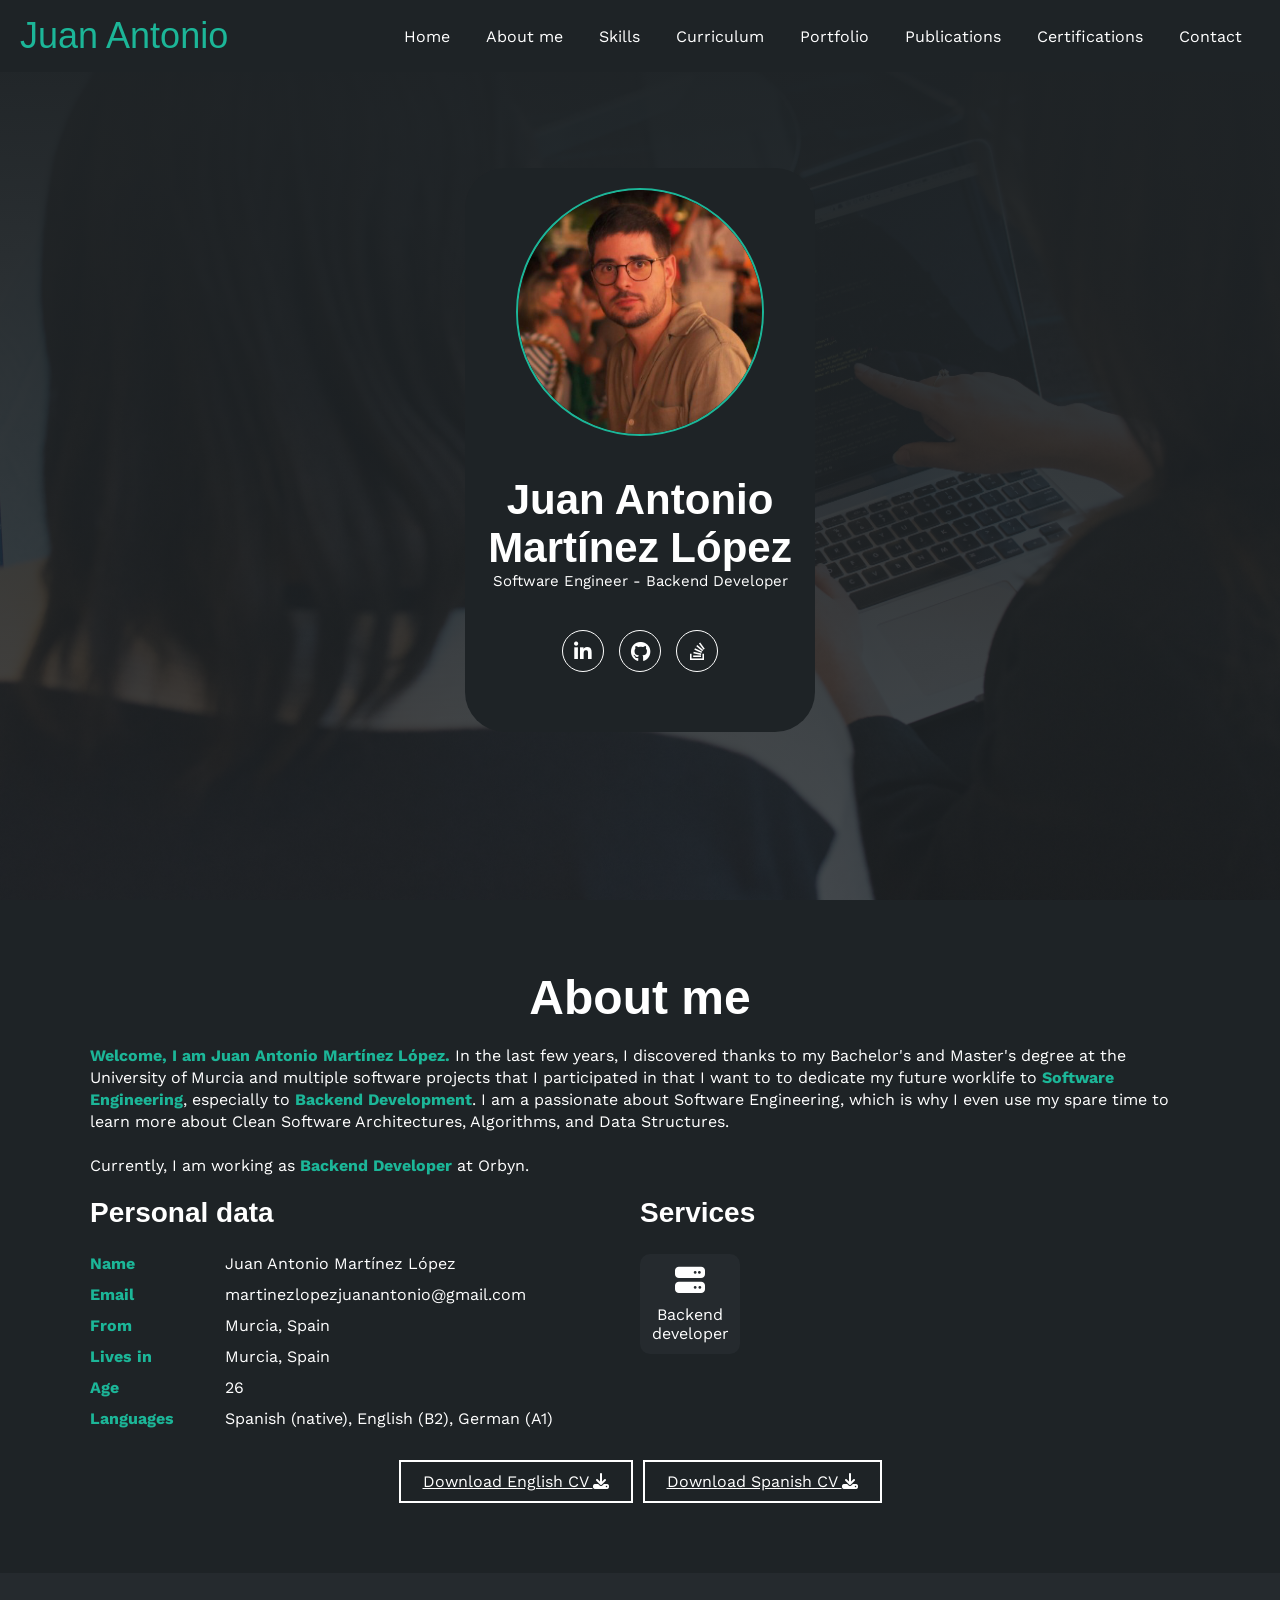
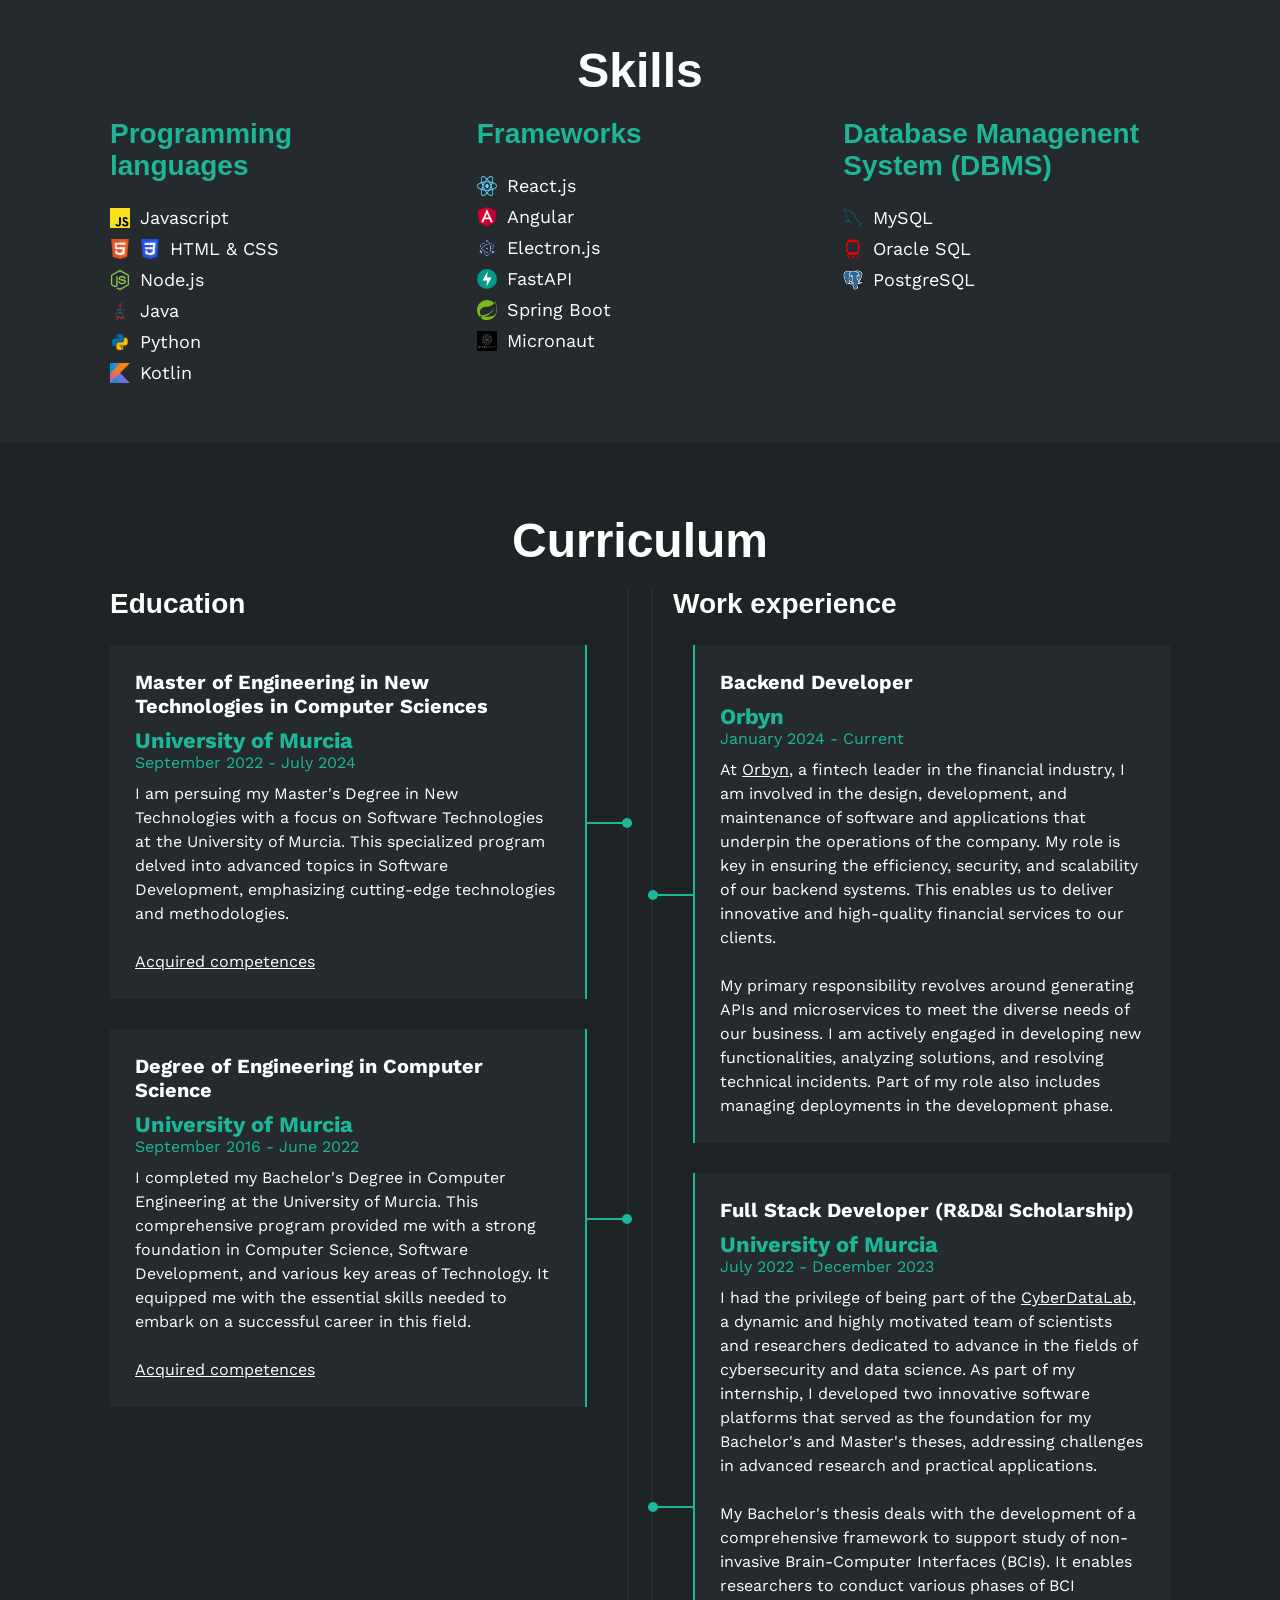
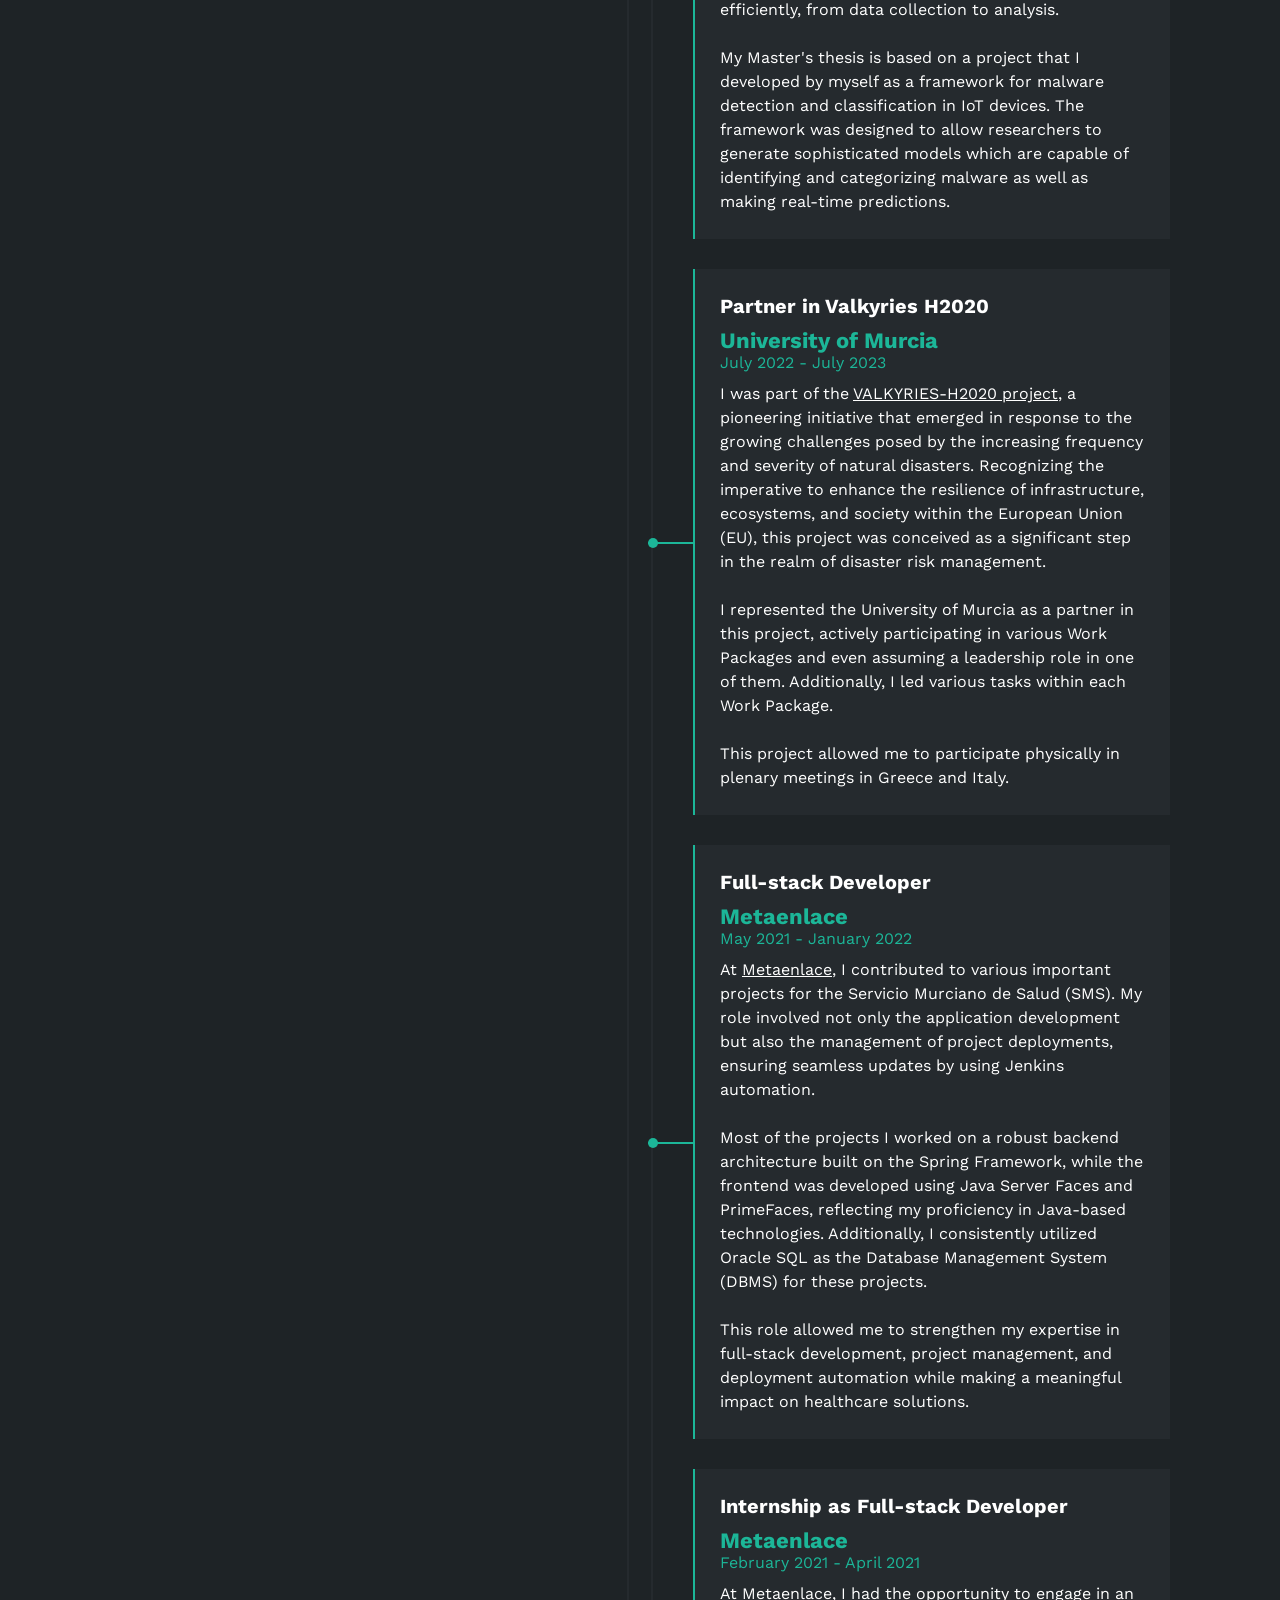
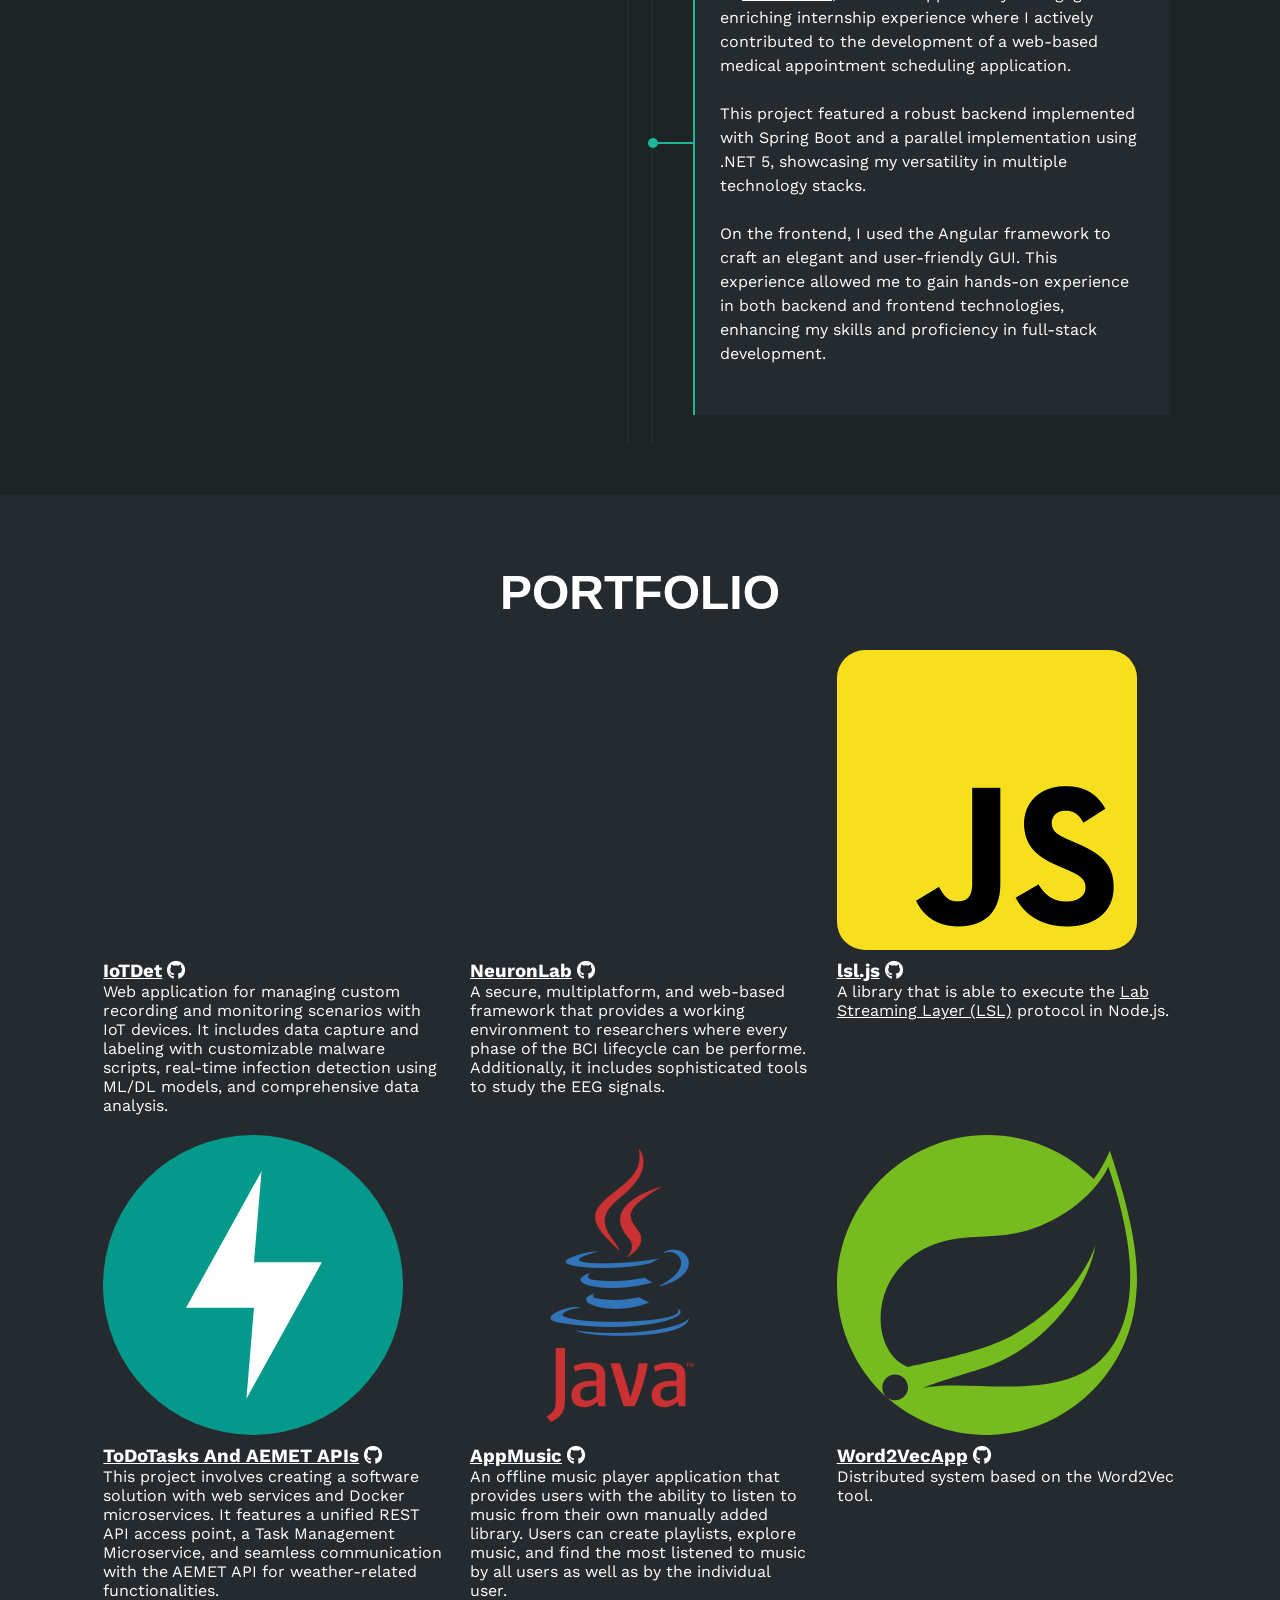
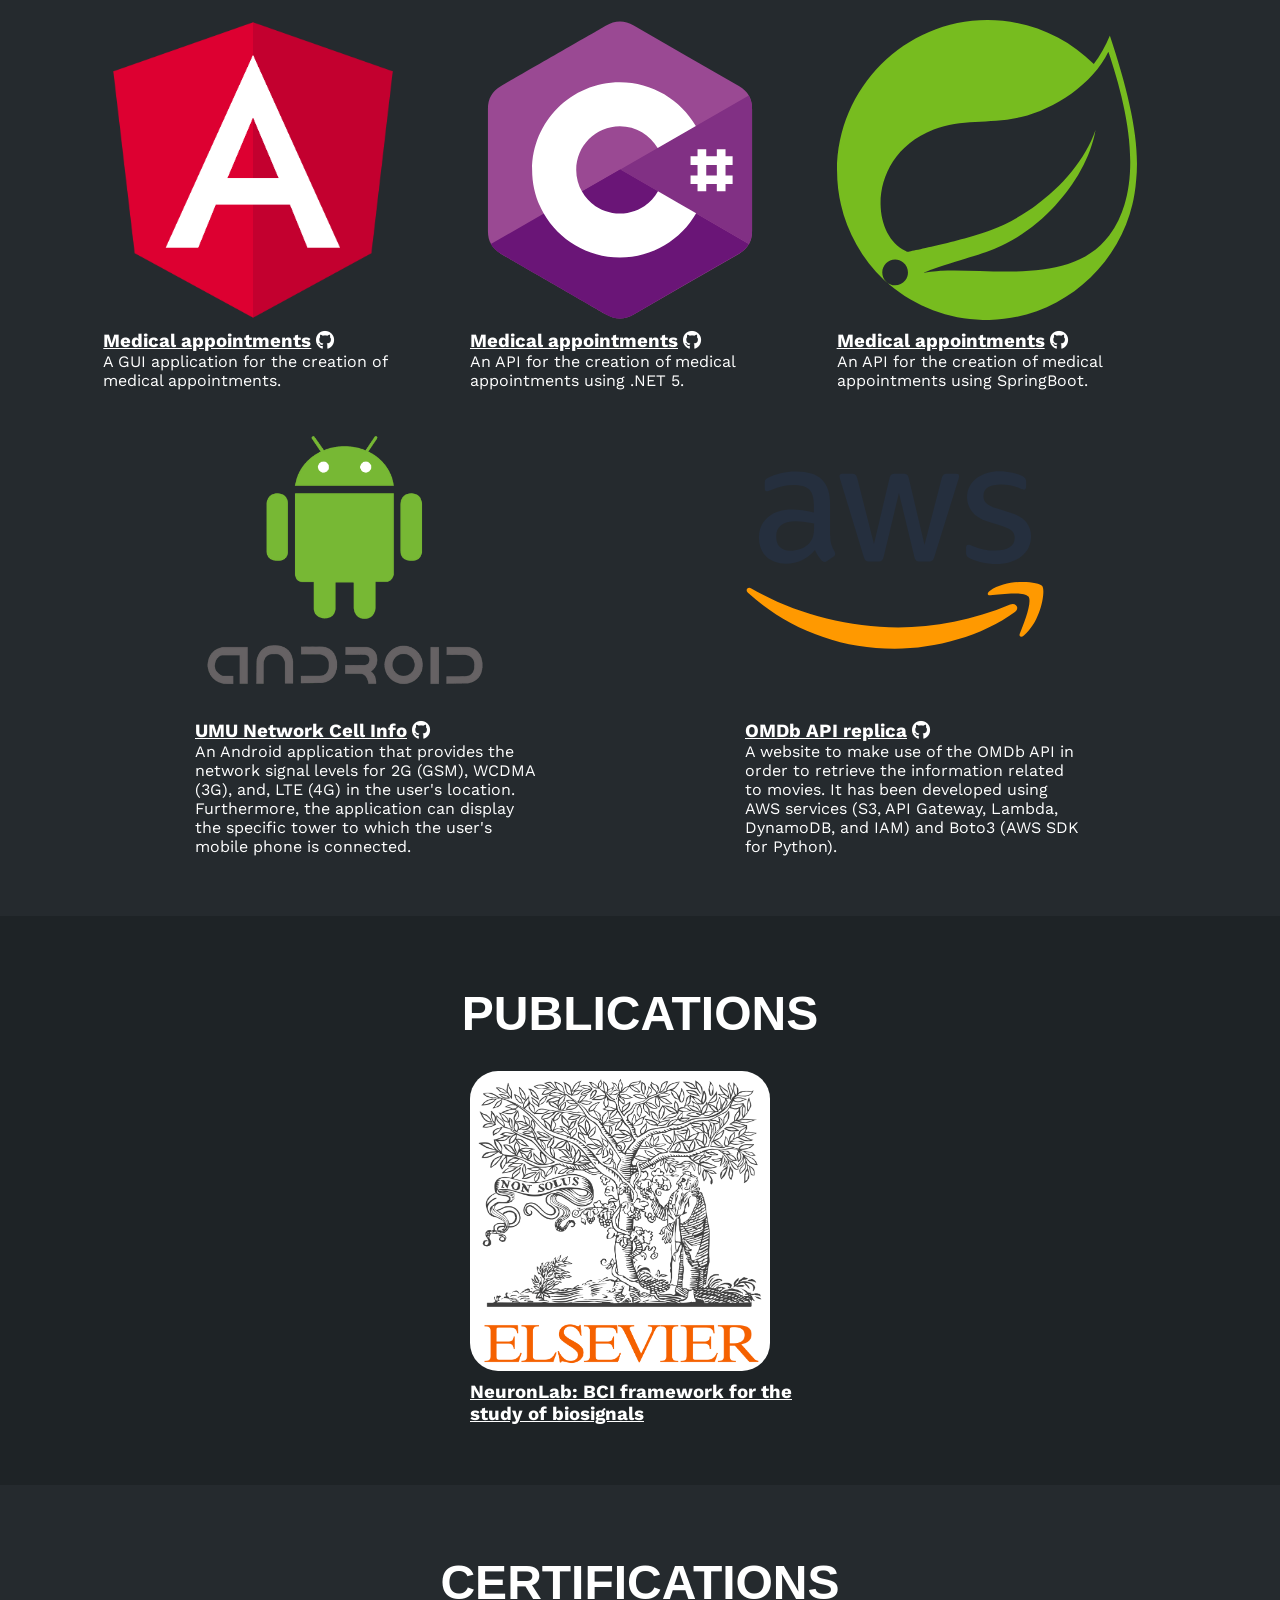
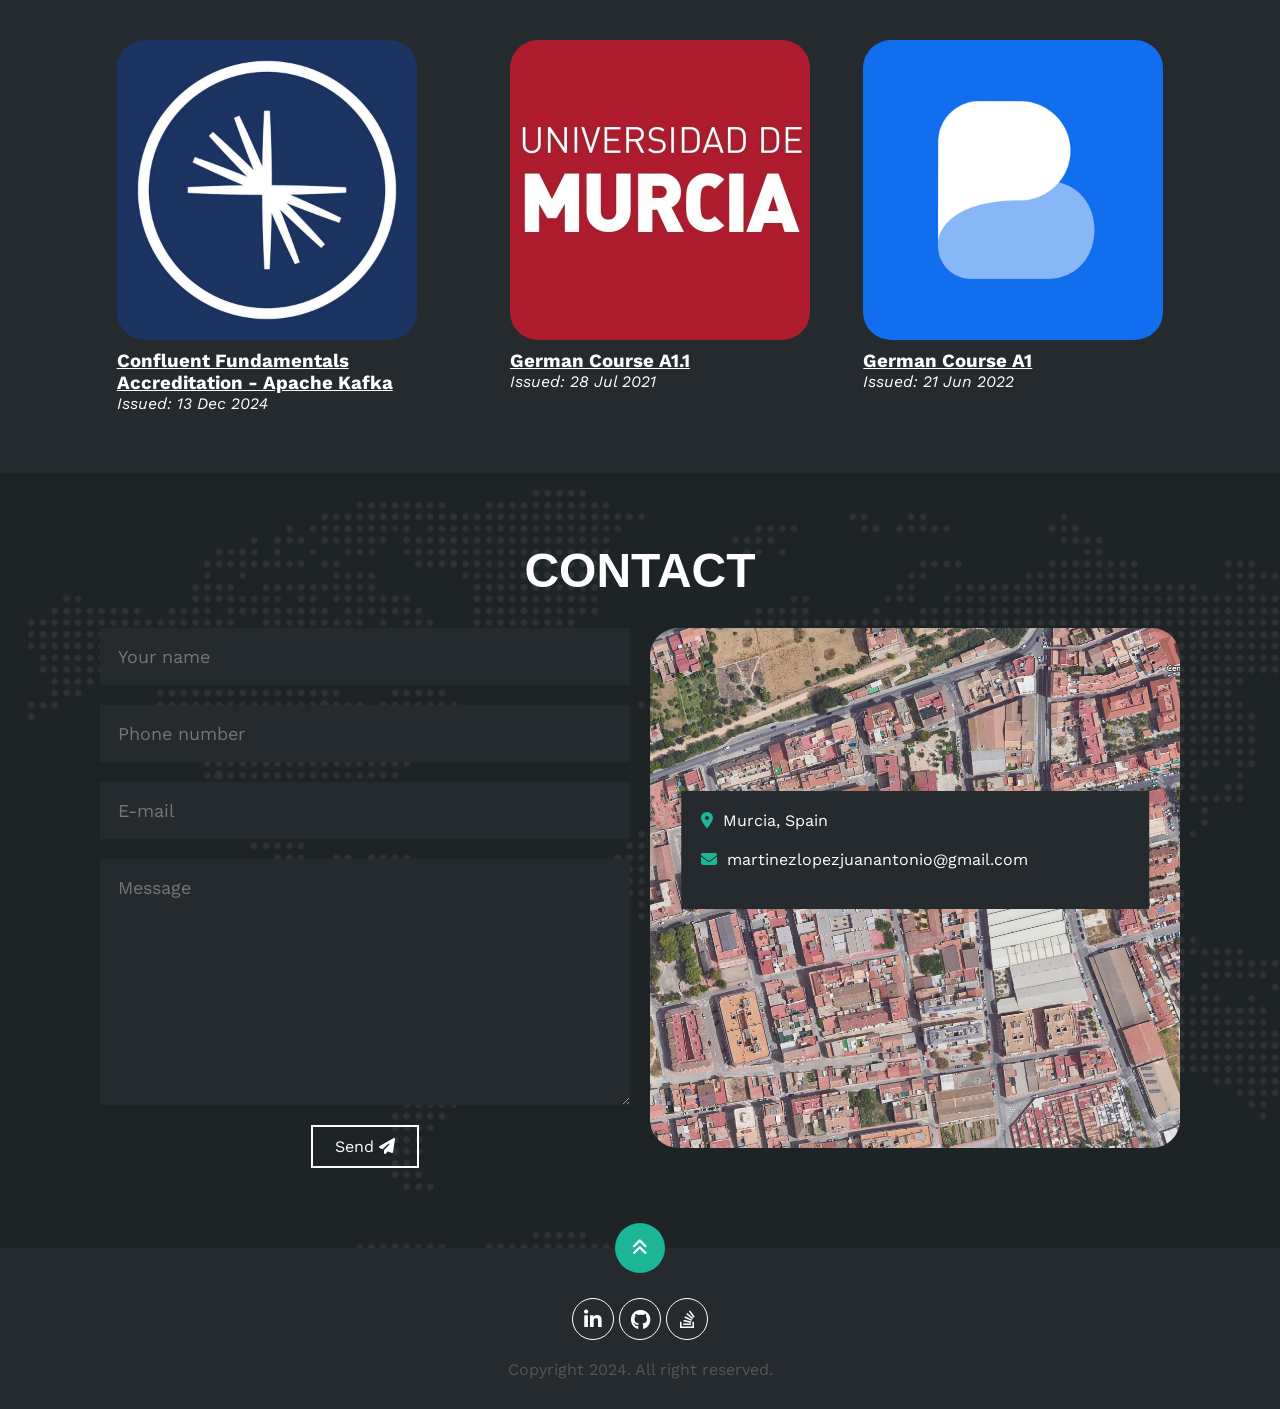
==== index.html @ f75ff7d7 "Modified cv" ====
<!DOCTYPE html>
<html lang="es">
<head>
    <meta charset="UTF-8">
    <meta http-equiv="X-UA-Compatible" content="IE=edge">
    <meta name="viewport" content="width=device-width, initial-scale=1.0">
    <link rel="stylesheet" href="https://cdnjs.cloudflare.com/ajax/libs/font-awesome/6.1.2/css/all.min.css" integrity="sha512-1sCRPdkRXhBV2PBLUdRb4tMg1w2YPf37qatUFeS7zlBy7jJI8Lf4VHwWfZZfpXtYSLy85pkm9GaYVYMfw5BC1A==" crossorigin="anonymous" referrerpolicy="no-referrer" />
    <title>Portfolio</title>
    <link rel="stylesheet" href="estilo.css">
    <link rel="icon" type="image/png" sizes="32x32" href="img/favicon-32.png">
</head>
<body>
    <!-- MENU ENCABEZADO -->
    <div class="contenedor-header">
        <header>
            <div class="logo">
                <a href="#">Juan Antonio</a>
            </div>
            <nav id="nav">
                <ul>
                    <li><a href="#home" onclick="seleccionar()">Home</a></li>
                    <li><a href="#aboutme" onclick="seleccionar()">About me</a></li>
                    <li><a href="#skills" onclick="seleccionar()">Skills</a></li>
                    <li><a href="#curriculum" onclick="seleccionar()">Curriculum</a></li>
                    <li><a href="#portfolio" onclick="seleccionar()">Portfolio</a></li>
                    <li><a href="#publication" onclick="seleccionar()">Publications</a></li>
                    <li><a href="#certification" onclick="seleccionar()">Certifications</a></li>
                    <li><a href="#contact" onclick="seleccionar()">Contact</a></li>
                </ul>
            </nav>
            <div class="nav-responsive" onclick="mostrarOcultarMenu()">
                <i class="fa-solid fa-bars"></i>
            </div>
        </header>
    </div>

    <!-- SECCION INICIO -->
    <section id="home" class="inicio">
        <div class="contenido-banner">
            <div class="contenedor-img">
                <img src="img/profile.png" alt="">
            </div>
            <h1>Juan Antonio Martínez López</h1>
            <h2>Software Engineer - Backend Developer</h2>
            <div class="redes">               
                <a href="https://www.linkedin.com/in/juanantonio-martinez/" target="_blank"><i class="fa-brands fa-linkedin-in"></i></a>
                <a href="https://github.com/JuananMtez" target="_blank"><i class="fa-brands fa-github"></i></a>
                <a href="https://stackoverflow.com/users/19906802/juan-antonio-martinez-lopez" target="_blank"><i class="fa-brands fa-stack-overflow"></i></a>

                
            </div>
        </div>
    </section>

    <!-- SECCION SOBRE MI -->
    <section id="aboutme" class="sobremi">
        <div class="contenido-seccion">
            <h2>About me</h2>
            <p><span>Welcome, I am Juan Antonio Martínez López.</span> In the last few years, I discovered thanks to my Bachelor's and Master's degree at the University of Murcia and multiple software projects that 
                I participated in that I want to  to dedicate my future worklife to <span>Software Engineering</span>, especially to
                <span>Backend Development</span>. I am a passionate about Software Engineering, which is why I even use my spare time to learn more about Clean Software Architectures, Algorithms,
                and Data Structures.<br/><br/>
                Currently, I am working as <span>Backend Developer</span> at Orbyn.</p>

            <div class="fila">
                <!-- datos personales -->
                <div class="col">
                    <h3>Personal data</h3>
                    <ul>
                        <li>
                            <strong>Name</strong>
                            Juan Antonio Martínez López
                        </li>
                        <li>
                            <strong>Email</strong>
                            martinezlopezjuanantonio@gmail.com
                        </li>
                        <li>
                            <strong>From</strong>
                            Murcia, Spain
                        </li>
                        <li>
                            <strong>Lives in</strong>
                            Murcia, Spain
                        </li>
                        <li>
                            <strong>Age</strong>
                            26
                        </li>
                        <li>
                            <strong>Languages</strong>
                            Spanish (native), English (B2), German (A1)
                        </li>
  
                    </ul>
                </div>

                <!-- intereses -->
                <div class="col">
                    <h3>Services</h3>
                    <div class="contenedor-intereses">
                        <div class="interes">
                            <i class="fa-solid fa-server"></i>
                            <span>Backend developer</span>
                        </div> 
                    </div>
                </div>
            </div>
            <div style="display: flex; justify-content: center; align-items: center; gap: 10px;">
                <a href="CV___English.pdf" download>
                    <button>
                      Download English CV <i class="fa-solid fa-download"></i>
                      <span class="overlay"></span>
                    </button>
                  </a>
                  <a href="CV__Spanish.pdf" download>
                    <button>
                      Download Spanish CV <i class="fa-solid fa-download"></i>
                      <span class="overlay"></span>
                    </button>
                  </a>
            </div>
            
        </div>
    </section>

    <!-- SECCION SKILLS -->
    <section class="skills" id="skills">
        <div class="contenido-seccion">
            <h2>Skills</h2>
            <div class="fila">
                <!-- Technical Skill -->
                <div class="col">
                    <h3>Programming languages</h3>
                    <div class="skill">
                        <img src="img/javascript.png" alt="Icono">
                        <span>Javascript</span>
                        
                    </div>
                    <div class="skill">
                        <img src="img/html5.svg" alt="Icono">
                        <img src="img/css3.svg" alt="Icono">

                        <span>HTML & CSS</span>
                        
                    </div>
                    <div class="skill">
                        <img src="img/nodejs-icon.svg" alt="Icono">

                        <span>Node.js</span>
                        
                    </div>
                    <div class="skill">
                        <img src="img/java.png" alt="Icono">

                        <span>Java</span>
                        
                    </div>
                    <div class="skill">
                        <img src="img/python.png" alt="Icono">

                        <span>Python</span>
                        
                    </div>
                    <div class="skill">
                        <img src="img/kotlin.png" alt="Icono">

                        <span>Kotlin</span>
                        
                    </div>
                    
                </div>
                <!-- Technical Skill -->
                <div class="col">
                    <h3>Frameworks</h3>
                    <div class="skill">
                        <img src="img/react.png" alt="Icono">

                        <span>React.js</span>
                        
                    </div>
                    <div class="skill">
                        <img src="img/angular.png" alt="Icono">

                        <span>Angular</span>
                        
                    </div>
                    <div class="skill">
                        <img src="img/electrong.png" alt="Icono">

                        <span>Electron.js</span>
                        
                    </div>
                    <div class="skill">
                        <img src="img/fastapi.svg" alt="Icono">

                        <span>FastAPI</span>
                        
                    </div>
                    <div class="skill">
                        <img src="img/spring.svg" alt="Icono">

                        <span>Spring Boot</span>
                        
                    </div>
                    <div class="skill">
                        <img src="img/micronaut.png" alt="Icono">

                        <span>Micronaut</span>
                        
                    </div>
                </div>
                <!-- Technical Skill -->
                <div class="col">
                    <h3>Database Managenent System (DBMS)</h3>
                    <div class="skill">
                        <img src="img/mysql.png" alt="Icono">

                        <span>MySQL</span>
                        
                    </div>
                    <div class="skill">
                        <img src="img/oracle.png" alt="Icono">

                        <span>Oracle SQL</span>
                        
                    </div>
                    <div class="skill">
                        <img src="img/postgres.png" alt="Icono">

                        <span>PostgreSQL</span>
                        
                    </div>
                </div>


               
            </div>
        </div>
    </section>

    <!-- SECCION CURRICULUM -->
    <section id="curriculum" class="curriculum">
        <div class="contenido-seccion">
            <h2>Curriculum</h2>
            <div class="fila">
                <div class="col izquierda">
                    <h3>Education</h3>
                    <div class="item izq">
                        <h4>Master of Engineering in New Technologies in Computer Sciences</h4>
                        <span class="casa">University of Murcia</span>
                        <span class="fecha">September 2022 - July 2024</span>
                        <p>I am persuing my Master's Degree in New Technologies with a focus on Software Technologies at the University of Murcia. This specialized program delved into advanced topics in Software Development, emphasizing cutting-edge technologies and methodologies.<br/><br/><a target="_blank" href="https://www.um.es/web/estudios/masteres/tecnologias-informatica/descripcion">Acquired competences</a></p>
                        <div class="conectori">
                            <div class="circuloi"></div>
                        </div>
                    </div>
                    <div class="item izq">
                        <h4>Degree of Engineering in Computer Science</h4>
                        <span class="casa">University of Murcia</span>
                        <span class="fecha">September 2016 - June 2022</span>
                        <p>I completed my Bachelor's Degree in Computer Engineering at the University of Murcia. This comprehensive program provided me with a strong foundation in Computer Science, Software Development, and various key areas of Technology. It equipped me with the essential skills needed to embark on a successful career in this field.<br/><br/><a target="_blank" href="https://www.um.es/web/estudios/grados/informatica/descripcion">Acquired competences</a></p>
                        <div class="conectori">
                            <div class="circuloi"></div>
                        </div>
                    </div>
                    
                </div>

                <div class="col derecha">
                    <h3>Work experience</h3>
                    <div class="item der">
                        <h4>Backend Developer</h4>
                        <span class="casa">Orbyn</span>
                        <span class="fecha">January 2024 - Current</span>
                        <p>At <a href="https://orbyn.com/" target="_blank">Orbyn</a>, a fintech leader in the financial industry, I am involved in the design, development, and maintenance of software and applications that underpin the operations of the company. My role is key in ensuring the efficiency, security, and scalability of our backend systems. This enables us to deliver innovative and high-quality financial services to our clients.<br/><br/>

                            My primary responsibility revolves around generating APIs and microservices to meet the diverse needs of our business. I am actively engaged in developing new functionalities, analyzing solutions, and resolving technical incidents. Part of my role also includes managing deployments in the development phase.</p>
                        <div class="conectord">
                            <div class="circulod"></div>
                        </div>
                    </div>
                    <div class="item der">
                        <h4>Full Stack Developer (R&D&I Scholarship)</h4>
                        <span class="casa">University of Murcia</span>
                        <span class="fecha">July 2022 - December 2023</span>
                        
                        <p>I had the privilege of being part of the <a href="https://cyberdatalab.um.es/" target="_blank">CyberDataLab</a>, a dynamic and highly motivated team of scientists and researchers dedicated to advance in the fields of cybersecurity and data science.  As part of my internship, I developed two innovative software platforms that served as the foundation for my Bachelor's and Master's theses, addressing challenges in advanced research and practical applications.<br/><br/>

                            My Bachelor's thesis deals with the development of a comprehensive framework to support study of non-invasive Brain-Computer Interfaces (BCIs). It enables researchers to conduct various phases of BCI efficiently, from data collection to analysis.<br/><br/>
                            
                            My Master's thesis is based on a project that I developed by myself as a framework for malware detection and classification in IoT devices. The framework was designed to allow researchers to generate sophisticated models which are capable of identifying and categorizing malware as well as making real-time predictions.</p>
                        <div class="conectord">
                            <div class="circulod"></div>
                        </div>
                    </div>
                    <div class="item der">
                        <h4>Partner in Valkyries H2020</h4>
                        <span class="casa">University of Murcia</span>
                        <span class="fecha">July 2022 - July 2023</span>
                        <p>I was part of the <a href="https://www.valkyries-h2020.eu/" target="_blank">VALKYRIES-H2020 project</a>, a pioneering initiative that emerged in response to the growing challenges posed by the increasing frequency and severity of natural disasters. Recognizing the imperative to enhance the resilience of infrastructure, ecosystems, and society within the European Union (EU), this project was conceived as a significant step in the realm of disaster risk management.<br/><br/>

                            I represented the University of Murcia as a partner in this project, actively participating in various Work Packages and even assuming a leadership role in one of them. Additionally, I led various tasks within each Work Package.<br/><br/>This project allowed me to participate physically in plenary meetings in Greece and Italy.
                            </p>
                        <div class="conectord">
                            <div class="circulod"></div>
                        </div>
                    </div>
                    
                    <div class="item der">
                        <h4>Full-stack Developer</h4>
                        <span class="casa">Metaenlace</span>
                        <span class="fecha">May 2021 - January 2022</span>
                        <p>At <a href="https://metaenlace.com/" target="_blank">Metaenlace</a>, I contributed to various important projects for the Servicio Murciano de Salud (SMS). My role involved not only the application development but also the management of project deployments, ensuring seamless updates by using Jenkins automation.<br/><br/>

                            Most of the projects I worked on a robust backend architecture built on the Spring Framework, while the frontend was developed using Java Server Faces and PrimeFaces, reflecting my proficiency in Java-based technologies. Additionally, I consistently utilized Oracle SQL as the Database Management System (DBMS) for these projects.<br/><br/>
                            
                            This role allowed me to strengthen my expertise in full-stack development, project management, and deployment automation while making a meaningful impact on healthcare solutions.</p>
                        <div class="conectord">
                            <div class="circulod"></div>
                        </div>
                    </div>
                    <div class="item der">
                        <h4>Internship as Full-stack Developer</h4>
                        <span class="casa">Metaenlace</span>
                        <span class="fecha">February 2021 - April 2021</span>
                        <p>
                            At <a href="https://metaenlace.com/" target="_blank">Metaenlace</a>, I had the opportunity to engage in an enriching internship experience where I actively contributed to the development of a web-based medical appointment scheduling application.<br/><br/>
                            This project featured a robust backend implemented with Spring Boot and a parallel implementation using .NET 5, showcasing my versatility in multiple technology stacks.<br/><br/>

On the frontend, I used the Angular framework to craft an elegant and user-friendly GUI. This experience allowed me to gain hands-on experience in both backend and frontend technologies, enhancing my skills and proficiency in full-stack development.<br/><br/>
                        </p>
                        <div class="conectord">
                            <div class="circulod"></div>
                        </div>
                    </div>
                </div>
            </div>
        </div>
    </section>

    <!-- SECCION PORTFOLIO -->
    <section id="portfolio" class="portfolio">
        <div class="contenido-seccion">
            <h2>PORTFOLIO</h2>
            <div class="galeria">

                <div class="proyecto">
                    <iframe width="560" height="315" src="https://www.youtube.com/embed/QIfggvPK4h0?si=AlsEwXzYEeQnHqw5" title="YouTube video player" frameborder="0" allow="accelerometer; autoplay; clipboard-write; encrypted-media; gyroscope; picture-in-picture; web-share" allowfullscreen></iframe>                  
                    <div class="overlay">
                        <h3><a href="https://github.com/JuananMtez/IoTDet" target="_blank">IoTDet</a> <a href="https://github.com/JuananMtez/IoTDet" target="_blank"><i class="fa-brands fa-github"></i></a></h3>
                            <p>Web application for managing custom recording and monitoring scenarios with IoT devices. It includes data capture and labeling with customizable malware scripts, real-time infection detection using ML/DL models, and comprehensive data analysis.</p>
                                             
                    </div>
                </div>


                <div class="proyecto">
                    <iframe width="560" height="315" src="https://www.youtube.com/embed/KYt8sd8XW30?si=9tQ87rwLy6MHGLcX" title="YouTube video player" frameborder="0" allow="accelerometer; autoplay; clipboard-write; encrypted-media; gyroscope; picture-in-picture; web-share" allowfullscreen></iframe>                   
                    <div class="overlay">
                        <h3><a href="https://github.com/JuananMtez/NeuronLab" target="_blank">NeuronLab</a> <a href="https://github.com/JuananMtez/NeuronLab" target="_blank"><i class="fa-brands fa-github"></i></a></h3>
                            <p>A secure, multiplatform, and web-based framework that provides a working environment to researchers where every phase of the BCI lifecycle can be performe. Additionally, it includes sophisticated tools to study the EEG signals.</p>
                                             
                    </div>
                </div>
                                
                <div class="proyecto">
                        <img src="img/javascript.png" alt="">
                    
                    <div class="overlay">
                        
                        <h3><a href="https://github.com/JuananMtez/lsl.js" target="_blank">lsl.js</a> <a href="https://github.com/JuananMtez/lsl.js" target="_blank"><i class="fa-brands fa-github"></i></a></h3>
                        <p>A library that is able to execute the <a href="https://labstreaminglayer.org/" target="_blank">Lab Streaming Layer (LSL)</a> protocol in Node.js.</p>
                        
                    </div>
                </div>

                <div class="proyecto">
                    
                    <img src="img/fastapi.svg" alt="">
                    <div class="overlay">
                        <h3><a href="https://github.com/JuananMtez/ToDoTasks-AEMET-API" target="_blank">ToDoTasks And AEMET APIs</a> <a href="https://github.com/JuananMtez/ToDoTasks-AEMET-API" target="_blank"><i class="fa-brands fa-github"></i></a></h3>
                        <p>
                            This project involves creating a software solution with web services and Docker microservices. It features a unified REST API access point, a Task Management Microservice, and seamless communication with the AEMET API for weather-related functionalities.</p>
                        
                    </div>
                </div>

                <div class="proyecto">
                    
                    <img src="img/java.png" alt="">
                    <div class="overlay">
                        <h3><a href="https://github.com/JuananMtez/AppMusic" target="_blank">AppMusic</a> <a href="https://github.com/JuananMtez/AppMusic" target="_blank"><i class="fa-brands fa-github"></i></a></h3>
                        <p>An offline music player application that provides users with the ability to listen to music from their own manually added library. Users can create playlists, explore music, and find the most listened to music by all users as well as by the individual user.</p>
                        
                    </div>
                </div>

                <div class="proyecto">
                    
                    <img src="img/spring.svg" alt="">
                    <div class="overlay">
                        <h3><a href="https://github.com/JuananMtez/Word2VecApp" target="_blank">Word2VecApp</a> <a href="https://github.com/JuananMtez/Word2VecApp" target="_blank"><i class="fa-brands fa-github"></i></a></h3>
                        <p>Distributed system based on the Word2Vec tool.</p>
                        
                    </div>
                </div>


                <div class="proyecto">
                    
                    <img src="img/angular.png" alt="">
                    <div class="overlay">
                        <h3><a href="https://github.com/JuananMtez/Medical_Appointments_Angular" target="_blank">Medical appointments</a> <a href="https://github.com/JuananMtez/Medical_Appointments_Angular" target="_blank"><i class="fa-brands fa-github"></i></a></h3>
                        <p>A GUI application for the creation of medical appointments.</p>
                        
                    </div>
                </div>
                <div class="proyecto">
                    
                    <img src="img/csharp.svg" alt="">
                    <div class="overlay">
                        <h3><a href="https://github.com/JuananMtez/Medical_Appointments_.Net5" target="_blank">Medical appointments</a> <a href="https://github.com/JuananMtez/Medical_Appointments_.Net5" target="_blank"><i class="fa-brands fa-github"></i></a></h3>
                        <p>An API for the creation of medical appointments using .NET 5.</p>
                        
                    </div>
                </div>
                <div class="proyecto">
                    
                    <img src="img/spring.svg" alt="">
                    <div class="overlay">
                        <h3><a href="https://github.com/JuananMtez/Medical_Appointments_SpringBoot" target="_blank">Medical appointments</a> <a href="https://github.com/JuananMtez/Medical_Appointments_SpringBoot" target="_blank"><i class="fa-brands fa-github"></i></a></h3>
                        <p>An API for the creation of medical appointments using SpringBoot.</p>
                        
                    </div>
                </div>
                <div class="proyecto">
                    
                    <img src="img/android.png" alt="">
                    <div class="overlay">
                        <h3><a href="https://github.com/JuananMtez/Umu-Network-Cell-Info" target="_blank">UMU Network Cell Info</a> <a href="https://github.com/JuananMtez/Umu-Network-Cell-Info" target="_blank"><i class="fa-brands fa-github"></i></a></h3>
                        <p>An Android application that provides the network signal levels for 2G (GSM), WCDMA (3G), and, LTE (4G) in the user's location. Furthermore, the application can display the specific tower to which the user's mobile phone is connected.</p>
                        
                    </div>
                </div>


                <div class="proyecto">
                    <img src="img/aws.svg" alt="">
                <div class="overlay">
                    
                    <h3><a href="https://github.com/JuananMtez/OMDb-API-Replica" target="_blank">OMDb API replica</a> <a href="https://github.com/JuananMtez/OMDb-API-Replica" target="_blank"><i class="fa-brands fa-github"></i></a></h3>
                    <p>A website to make use of the OMDb API in order to retrieve the information related to movies. It has been developed using AWS services (S3, API Gateway, Lambda, DynamoDB, and IAM) and  Boto3 (AWS SDK for Python).</p>
                </div>
            </div>

            </div>
        </div>
    </section>

    <!--SECCION PUBLICACIONES-->
    <section id="publication" class="publicacion">
        <div class="contenido-seccion">
            <h2>PUBLICATIONS</h2>
            <div class="galeria">
                <div class="proyecto">
                    
                    <img src="img/elsevier.png" alt="" style="background-color: white;">
                    <div class="overlay">
                        <h3><a href="neuronlab.pdf" target="_blank">NeuronLab: BCI framework for the study of biosignals</a></h3>
                    </div>
                </div>                
                
            </div>
        </div>
        </section>

        <!--SECCION CERTIFICACIONES-->
        <section id="certification" class="certificacion">
            <div class="contenido-seccion">
                <h2>CERTIFICATIONS</h2>
                <div class="galeria">
                    <div class="proyecto">
                        
                        <img src="img/confluent.jpg" alt="">
                        <div class="overlay">
                            <h3><a href="https://certificates.confluent.io/fe97c902-c46f-4cf1-aead-4e4c164ef2c8#acc.y3Ipmvxf" target="_blank">Confluent Fundamentals Accreditation - Apache Kafka</a></h3>
                            <p style="font-style: italic;">Issued: 13 Dec 2024</p>
                            </a></p>
                        </div>
                    </div>
                    <div class="proyecto">
                        
                        <img src="img/umu.jpg" alt="">
                        <div class="overlay">
                            <h3><a href="https://drive.google.com/file/d/1LPrSLD-vWOU7LvsMqyySKsWNQIVE-aub/view" target="_blank">German Course A1.1</a></h3>
                            <p style="font-style: italic;">Issued: 28 Jul 2021</p>
                            </a></p>
                        </div>
                    </div>
                    <div class="proyecto">
                        
                        <img src="img/busuu.png" alt="">
                        <div class="overlay">
                            <h3><a href="https://api.busuu.com/anon/certificates/098a8d86154ef50bbf9169d97b65fb6a?lang=en" target="_blank">German Course A1</a></h3>
                            <p style="font-style: italic;">Issued: 21 Jun 2022</p>
                            </a></p>
                        </div>
                    </div>
                    
                    
                </div>
            </div>
            </section>
        
    <!-- SECCION CONTACTO -->
    <section id="contact" class="contacto">
        <div class="contenido-seccion">
            <h2>CONTACT</h2>
            <div class="fila">
                <!-- Formulario -->
                <div class="col">
                    <input type="text" id="name" placeholder="Your name">
                    <input type="text" id="phone" placeholder="Phone number">
                    <input type="text" id="email" placeholder="E-mail">
                    
                    <textarea id="message" cols="30" rows="10" placeholder="Message"></textarea>
                    <button  type="button" onclick="sendEmail()">
                        Send <i class="fa-solid fa-paper-plane"></i>
                        <span class="overlay"></span>
                    </button>
                </div>
                <!-- Mapa -->
                <div class="col">
                    <img style="border-radius: 28px;" src="img/ubicacion.png" alt="">
                    <div class="info">
                        <ul>
                            <li>
                                <i class="fa-solid fa-location-dot"></i>Murcia, Spain
                            </li>
                            
                            <li>
                                <i class="fa-solid fa-envelope"></i>martinezlopezjuanantonio@gmail.com
                            </li>
                        </ul>
                    </div>
                </div>
                
            </div>
        </div>
    </section>

    <!-- footer -->
    <footer>
        <a href="#home" class="arriba">
            <i class="fa-solid fa-angles-up"></i>
        </a>
        <div class="redes">
            <a href="https://www.linkedin.com/in/juanantonio-martinez/" target="_blank"><i class="fa-brands fa-linkedin-in"></i></a>
            <a href="https://github.com/JuananMtez" target="_blank"><i class="fa-brands fa-github"></i></a>
            <a href="https://stackoverflow.com/users/19906802/juan-antonio-martinez-lopez" target="_blank"><i class="fa-brands fa-stack-overflow"></i></a>

        </div>
        <p>Copyright 2024. All right reserved.</p>
    </footer>

    <script src="script.js"></script>
    <script src="https://cdn.emailjs.com/dist/email.min.js"></script>
</body>
</html>
---- estilo.css ----
@import url('https://fonts.googleapis.com/css2?family=Righteous&family=Work+Sans:wght@100;300;400;600;800&display=swap');
*{
    box-sizing: border-box;
    font-family: 'Work Sans';
    margin: 0;
    padding: 0;
}
html{
    /* me permite deslizar cuando hago clic en los links del menu */
    scroll-behavior: smooth;
    min-width: 420px;
}
a {
    color: white;
    
    
  }
  
  a:visited {
    color: white; /* Establece el color del texto en blanco incluso después de hacer clic */
  }
  
/* MENU */
.contenedor-header{
    background: #1e2326;
    position: fixed;
    width: 100%;
    top: 0;
    left: 0;
    z-index: 99;
}
.contenedor-header header{

    margin: auto;
    display: flex;
    justify-content: space-between;
    align-items: center;
    padding: 15px 20px;
}
.contenedor-header header .logo a{
    font-family: 'Helvetica';
    font-size: 36px;
    color: #1CB698;
    text-decoration: none;
}
.contenedor-header header ul{
    display: flex;
    list-style: none;
}
.contenedor-header header nav ul li a{
    text-align: none;
    color: #fff;
    margin: 0 15px;
    padding: 3px;
    transition: .5s;
    text-decoration: none;
}
.contenedor-header header nav ul li a:hover{
    color: #1CB698;
}
.nav-responsive{
    background-color: #1CB698;
    color:#fff;
    padding: 5px 10px;
    border-radius: 5px;
    cursor: pointer;
    display: none;
}
/* SECCION I N I C I O */
.inicio{
    background: linear-gradient(to top, rgba(30,35,38,.8), rgba(30,35,38,1)),
    url(img/fondo.jpg);
    background-size: cover;
    height: 100vh;
    color: #fff;
    display: flex;
    align-items: center;
}
.inicio .contenido-banner{
    padding: 20px;
    background-color: #1e2326;
    max-width: 350px;
    margin: auto;
    text-align: center;
    border-radius: 40px;
}
.inicio .contenido-banner img{
    margin-top: 40px;
    border: 2px solid #1CB698;
    display: block;
    width: 80%;
    margin: auto;
    border-radius: 100%;
}
.inicio .contenido-banner h1{
    margin-top: 40px;
    font-size: 42px;
    font-family: 'Helvetica';
}
.inicio .contenido-banner h2{
    font-size: 15px;
    font-weight: normal;
}
.inicio .contenido-banner .redes a{
    color: #fff;
    display: inline-block;
    text-decoration: none;
    border: 1px solid #fff;
    border-radius: 100%;
    width: 42px;
    height: 42px;
    line-height: 42px;
    margin: 40px 5px;
    font-size: 20px;
    transition: .3s;
}
.inicio .contenido-banner .redes a:hover{
    background-color: #1CB698;
}
.sobremi{
    background-color: #1e2326;
    color: #fff;
    padding: 50px 20px;
}
.sobremi .contenido-seccion{
    max-width: 1100px;
    margin: auto;
}
.sobremi h2{
    font-size: 48px;
    font-family: 'Arial';
    text-align: center;
    padding: 20px 0;

}
.sobremi .contenido-seccion p{
    font: 18px;
    line-height: 22px;
    margin-bottom: 20px;
}
.sobremi .contenido-seccion p span{
    color: #1CB698;
    font-weight: bold;
}
.sobremi .fila{
    display: flex;
}
.sobremi .fila .col
{
    width: 50%;
}
.sobremi .fila .col h3{
    font-size: 28px;
    font-family: 'Helvetica';
    margin-bottom: 25px;
}
.sobremi .fila .col ul{
    list-style: none;
}
.sobremi .fila .col ul li{
    margin: 12px 0;
}
.sobremi .fila .col ul li strong{
    display: inline-block;
    color: #1CB698;
    width: 130px;
}
.sobremi .fila .col ul li span{
    background-color: #1CB698;
    padding: 3px;
    font-weight: bold;
    border-radius: 5px;
}
.sobremi .fila .col .contenedor-intereses{
    display: flex;
    flex-wrap: wrap;
}
.sobremi .fila .col .contenedor-intereses .interes{
    width: 100px;
    height: 100px;
    background-color: #252A2E;
    border-radius: 10px;
    margin: 0 15px 15px 0;
    display: flex;
    flex-direction: column;
    align-items: center;
    justify-content: center;
    transition: .3s;
    text-align: center;
}.sobremi .fila .col .contenedor-intereses .interes:hover{
    background-color: #1CB698;
}
.sobremi .fila .col .contenedor-intereses .interes i{
    font-size: 30px;
    margin-bottom: 10px;
}
.sobremi button{
    cursor: pointer;
    background-color: transparent;
    border: 2px solid #fff;
    width: fit-content;
    display: block;
    margin: 20px auto;
    padding: 10px 22px;
    font-size: 16px;
    color: #fff;
    position: relative;
    z-index: 10;
}
.sobremi button .overlay{
    position: absolute;
    top: 0;
    left: 0;
    width: 0;
    height: 100%;
    background-color: #1CB698;
    z-index: -1;
    transition: 1s;
}
.sobremi button:hover .overlay{
    width: 100%;
}
/* SECCION S K I L L S */
.skills {
    background-color: #252A2E;
    color: #fff;
    padding: 50px 20px;
}

.skills .contenido-seccion {
    max-width: 1100px;
    margin: auto;
}

.skills h2 {
    font-size: 48px;
    font-family: 'Helvetica';
    text-align: center;
    padding: 20px 0;
}

.skills .fila {
    display: flex;
}

.skills .fila .col {
    width: 50%;
    padding: 0 20px;
}

.skills .fila .col h3 {
    font-size: 28px;
    font-family: 'Helvetica';
    margin-bottom: 25px;
    color: #1CB698;
}

.skills .skill {
    display: flex; /* Alinea los elementos en una fila */
    align-items: center; /* Alinea verticalmente el icono y el texto */
    margin-bottom: 10px; /* Espacio entre cada skill */
}

.skills .skill > img {
    width: 20px; /* Ajusta el tamaño del icono */
    height: 20px; /* Ajusta el tamaño del icono */
    margin-right: 10px; /* Espacio entre el icono y el texto */
}

.skills .skill > span {
    font-size: 18px;
}


/* Estas clases se agregaran dinamicamente mediante javascript */
.skills .skill .javascript{
    width: 0%;
    animation: 2s javascript forwards;
}
@keyframes javascript {
    0%{width: 0%;}
    100%{width: 85%;}
}

.skills .skill .htmlcss{
    width: 0%;
    animation: 2s htmlcss forwards;
}
@keyframes htmlcss {
    0%{width: 0%;}
    100%{width: 70%;}
}

.skills .skill .nodejs{
    width: 0%;
    animation: 2s nodejs forwards;
}

@keyframes nodejs {
    0%{width: 0%;}
    100%{width: 80%;}
}


.skills .skill .python{
    width: 0%;
    animation: 2s python forwards;
}

@keyframes python {
    0%{width: 0%;}
    100%{width: 80%;}
}

.skills .skill .kotlin{
    width: 0%;
    animation: 2s kotlin forwards;
}

@keyframes kotlin {
    0%{width: 0%;}
    100%{width: 95%;}
}

.skills .skill .mysql{
    width: 0%;
    animation: 2s mysql forwards;
}

@keyframes mysql {
    0%{width: 0%;}
    100%{width: 80%;}
}



.skills .skill .java{
    width: 0%;
    animation: 2s java forwards;
}
@keyframes java {
    0%{width: 0%;}
    100%{width: 90%;}
}

.skills .skill .reactjs{
    width: 0%;
    animation: 2s reactjs forwards;
}
@keyframes reactjs {
    0%{width: 0%;}
    100%{width: 90%;}
}


.skills .skill .angular{
    width: 0%;
    animation: 2s angular forwards;
}
@keyframes angular {
    0%{width: 0%;}
    100%{width: 70%;}
}


.skills .skill .electrojs{
    width: 0%;
    animation: 2s electrojs forwards;
}
@keyframes electrojs {
    0%{width: 0%;}
    100%{width: 80%;}
}

.skills .skill .fastapi{
    width: 0%;
    animation: 2s fastapi forwards;
}
@keyframes fastapi {
    0%{width: 0%;}
    100%{width: 95%;}
}

.skills .skill .springboot{
    width: 0%;
    animation: 2s springboot forwards;
}
@keyframes springboot {
    0%{width: 0%;}
    100%{width: 70%;}
}

.skills .skill .micronaut{
    width: 0%;
    animation: 2s micronaut forwards;
}
@keyframes micronaut {
    0%{width: 0%;}
    100%{width: 90%;}
}


.skills .skill .comunication{
    width: 0%;
    animation: 2s comunication forwards;
}

@keyframes comunication {
    0%{width: 0%;}
    100%{width: 80%;}
}

.skills .skill .workteam{
    width: 0%;
    animation: 2s workteam forwards;
}
@keyframes workteam {
    0%{width: 0%;}
    100%{width: 100%;}
}

.skills .skill .time{
    width: 0%;
    animation: 2s time forwards;
}
@keyframes time {
    0%{width: 0%;}
    100%{width: 90%;}
}


.skills .skill .creatividad{
    width: 0%;
    animation: 2s creatividad forwards;
}
@keyframes creatividad {
    0%{width: 0%;}
    100%{width: 99%;}
}

.skills .skill .dedicacion{
    width: 0%;
    animation: 2s dedicacion forwards;
}
@keyframes dedicacion {
    0%{width: 0%;}
    100%{width: 100%;}
}


.skills .skill .adaptabilidad{
    width: 0%;
    animation: 2s adaptabilidad forwards;
}
@keyframes adaptabilidad {
    0%{width: 0%;}
    100%{width: 100%;}
}

.skills .skill .solving{
    width: 0%;
    animation: 2s solving forwards;
}
@keyframes solving {
    0%{width: 0%;}
    100%{width: 80%;}
}



.skills .skill .proyect{
    width: 0%;
    animation: 2s proyect forwards;
}
@keyframes proyect {
    0%{width: 0%;}
    100%{width: 94%;}
}
/* SECCION CURRICULUM */
.curriculum{
    background-color: #1e2326;
    color: #fff;
    padding: 50px 20px;
}
.curriculum .contenido-seccion{
    max-width: 1100px;
    margin: auto;
}
.curriculum h2{
    font-size: 48px;
    font-family: 'Helvetica';
    text-align: center;
    padding: 20px 0;

}
.curriculum .fila{
    display: flex;
    justify-content: space-between;
}
.curriculum .fila .col{
    width: 49%;
    padding: 0 20px;
}
.curriculum .fila .col h3{
    font-size: 28px;
    font-family: 'Helvetica';
    margin-bottom: 25px;
}
.curriculum .fila .izquierda{
    border-right: 2px solid #252A2E;
}
.curriculum .fila .derecha{
    border-left: 2px solid #252A2E;
}
.curriculum .fila .item{
    padding: 25px;
    margin-bottom: 30px;
    background-color: #252A2E;
    position: relative;
}
.curriculum .fila .item h4{
    font-size: 20px;
    margin-bottom: 10px;
}
.curriculum .fila .item .casa{
    color: #1CB698;
    font-size: 22px;
    font-weight: bold;
    display: block;
}
.curriculum .fila .item .fecha{
    display: block;
    color: #1CB698;
    margin-bottom: 10px;
}
.curriculum .fila .item p{
    line-height: 24px;
}
.curriculum .fila .izq{
    border-right: 2px solid #1CB698;
    margin-right: 20px;
}
.curriculum .fila .der{
    border-left: 2px solid #1CB698;
    margin-left: 20px;
}
.curriculum .fila .item .conectori{
    height: 2px;
    background-color: #1CB698;
    width: 47px;
    position: absolute;
    top: 50%;
    right: -47px;
    z-index: 5;
}
.curriculum .fila .item .conectori .circuloi{
    display: block;
    height: 10px;
    width: 10px;
    border-radius: 50%;
    background-color: #1CB698;
    float: right;
    position: relative;
    bottom: 4px;
}
.curriculum .fila .item .conectord{
    height: 2px;
    background-color: #1CB698;
    width: 47px;
    position: absolute;
    top: 50%;
    left: -47px;
    z-index: 5;
}
.curriculum .fila .item .conectord .circulod{
    display: block;
    height: 10px;
    width: 10px;
    border-radius: 50%;
    background-color: #1CB698;
    float: left;
    position: relative;
    bottom: 4px;
}
/* SECCION PORTFOLIO */
.portfolio{
    background-color: #252A2E;
    color: #fff;
    padding: 50px 20px;
}
.portfolio .contenido-seccion{
    max-width: 1100px;
    margin: auto;
}
.portfolio h2{
    font-size: 48px;
    font-family: 'Helvetica';
    text-align: center;
    padding: 20px 0;

}

.portfolio .galeria{
    display: flex;
    flex-wrap: wrap;
    justify-content: space-around;
}
.portfolio .galeria .proyecto{
    position: relative;
    max-width: 340px;
    height: fit-content;
    margin: 10px;
    border-radius: 28px;
}
.portfolio .galeria .proyecto img{
    width: 300px;
    display: block;
    border-radius: 28px;

}
.portfolio .galeria .proyecto iframe{
    width: 100%;
    height: 300px;
    display: block;
    border-radius: 28px;
    margin-bottom: 10px;
}

.portfolio .galeria .proyecto img{
    width: 300px;
    height: 300px;
    display: block;
    border-radius: 28px;
    margin-bottom: 10px;

}

.portfolio .galeria .proyecto .overlay h3{ 
    color: white;
}

.portfolio .galeria .proyecto .overlay p{ 
    color: white;
    display: block;
    
    height: auto;
    margin: 0;
    padding: 0;
    
    white-space: normal; 
}

/* SECCION PUBLICACIONES */

.publicacion{
    background-color: #1e2326;
    color: #fff;
    padding: 50px 20px;
}
.publicacion .contenido-seccion{
    max-width: 1100px;
    margin: auto;
}
.publicacion h2{
    font-size: 48px;
    font-family: 'Helvetica';
    text-align: center;
    padding: 20px 0;

}

.publicacion .galeria{
    display: flex;
    flex-wrap: wrap;
    justify-content: space-around;
}
.publicacion .galeria .proyecto{
    position: relative;
    max-width: 340px;
    height: fit-content;
    margin: 10px;
    border-radius: 28px;
}
.publicacion .galeria .proyecto img{
    width: 300px;
    display: block;
    height: 300px;
    border-radius: 28px;
    margin-bottom: 10px;
}

.publicacion .galeria .proyecto .overlay h3{ 
    color: white;
}

.publicacion .galeria .proyecto .overlay p{ 
    color: white;
    display: block;
    width: 100%;
    height: auto;
    word-break: break-all;
    word-wrap: break-word;
    white-space: normal; 
}


/* SECCION CERTIFICACIONES */
.certificacion{
    background-color: #252A2E;
    color: #fff;
    padding: 50px 20px;
}
.certificacion .contenido-seccion{
    max-width: 1100px;
    margin: auto;
}
.certificacion h2{
    font-size: 48px;
    font-family: 'Helvetica';
    text-align: center;
    padding: 20px 0;

}

.certificacion .galeria{
    display: flex;
    flex-wrap: wrap;
    justify-content: space-around;
}
.certificacion .galeria .proyecto{
    position: relative;
    max-width: 340px;
    height: fit-content;
    margin: 10px;
    border-radius: 28px;
}
.certificacion .galeria .proyecto img{
    width: 300px;
    display: block;
    border-radius: 28px;

}
.certificacion .galeria .proyecto iframe{
    width: 100%;
    height: 300px;
    display: block;
    border-radius: 28px;
    margin-bottom: 10px;
}

.certificacion .galeria .proyecto img{
    width: 300px;
    height: 300px;
    display: block;
    border-radius: 28px;
    margin-bottom: 10px;

}

.certificacion .galeria .proyecto .overlay h3{ 
    color: white;
}

.certificacion .galeria .proyecto .overlay p{ 
    color: white;
    display: block;
    
    height: auto;
    margin: 0;
    padding: 0;
    
    white-space: normal; 
}




/* SECCION CONTACTO */
.contacto{
    background-image: url(img/contact_bg.png);
    background-color: #1e2326;
    color: #fff;
    padding: 50px 0;
}
.contacto .contenido-seccion{
    max-width: 1100px;
    margin: auto;
}
.contacto h2{
    font-size: 48px;
    font-family: 'Helvetica';
    text-align: center;
    padding: 20px 0;
}
.contacto .fila{
    display: flex;
}
.contacto .col{
    width: 50%;
    padding: 10px;
    position: relative;
}
.contacto .col input, .contacto .col textarea{
    display: block;
    width: 100%;
    padding: 18px;
    border: none;
    margin-bottom: 20px;
    background-color: #252A2E;
    color: #fff;
    font-size: 18px;
}
.contacto button{
    cursor: pointer;
    background-color: transparent;
    border: 2px solid #fff;
    width: fit-content;
    display: block;
    margin: 20px auto;
    padding: 10px 22px;
    font-size: 16px;
    color: #fff;
    position: relative;
    z-index: 10;
}
.contacto button .overlay{
    position: absolute;
    top: 0;
    left: 0;
    width: 0;
    height: 100%;
    background-color: #1CB698;
    z-index: -1;
    transition: 1s;
}

.contacto button:hover .overlay{
    width: 100%;
}
.contacto .col img{
    width: 100%;
}
.contacto .col .info{
    position: absolute;
    top: 40%;
    background-color: #252A2E;
    padding: 20px;
    left: 50%;
    width: 85%;
    transform: translate(-50%, -50%);
}
.contacto .col .info ul{
    list-style: none;
}
.contacto .col .info ul li{
    margin-bottom: 20px;
}
.contacto .col .info ul li i{
    color: #1CB698;
    display: inline-block;
    margin-right: 10px;
}
footer{
    background-color: #252A2E;
    color: #fff;
    padding: 50px 0 30px 0;
    text-align: center;
    position: relative;
    width: 100%;
}
footer .redes{
    margin-bottom: 20px;
}
footer .redes a{
    color: #fff;
    display: inline-block;
    text-decoration: none;
    border: 1px solid #fff;
    border-radius: 100%;
    width: 42px;
    height: 42px;
    line-height: 42px;
    
    font-size: 20px;
    transition: .3s;
}

footer p{
    color:#8f8e8d73
}

footer .arriba{
    display: block;
    width: 50px;
    height: 50px;
    background-color: #1CB698;
    color: #fff;
    position: absolute;
    left: 50%;
    transform: translateX(-50%);
    top: -25px;
    border-radius: 50%;
    line-height: 50px;
    font-size: 18px;
}
/* SECCION RESPONSIVE */
@media screen and (max-width:1120px){
    nav{
        display: none;
    }
    .nav-responsive{
        display: block;
    }
    nav.responsive{
        display: block;
        position: absolute;
        right: 0;
        top: 75px;
        background-color: #252A2E;
        width: 180px;
    }
    nav.responsive ul{
        display: block !important;
    }
    nav.responsive ul li{
        border-bottom: 1px solid #fff;
        padding: 10px 0;
    }
}
@media screen and (max-width:700px){
    .sobremi .fila{
        display: block;
    }
    .sobremi .fila .col{
        width: fit-content;
    }

    .skills .fila{
        display: block;
    }
    .skills .fila .col{
        width: 100%;
    }
    .skills .fila .col .barra-skill{
        width: 100%;
    }

    .curriculum .fila{
        display: block;
    }
    .curriculum .fila .col{
        width: 90%;
    }
    .curriculum .fila .derecha{
        margin-left: 20px;
    }

    .portfolio .galeria{
        
        width: 100%;
    }
    .portfolio .galeria .proyecto{
        max-width: 100%;
        text-align: center;
    }
    .portfolio .galeria .proyecto img{
        width: 100%;
    }
    .contacto .fila{
        display: block;
    }
    .contacto .fila .col{
        width: 100%;
    }

}
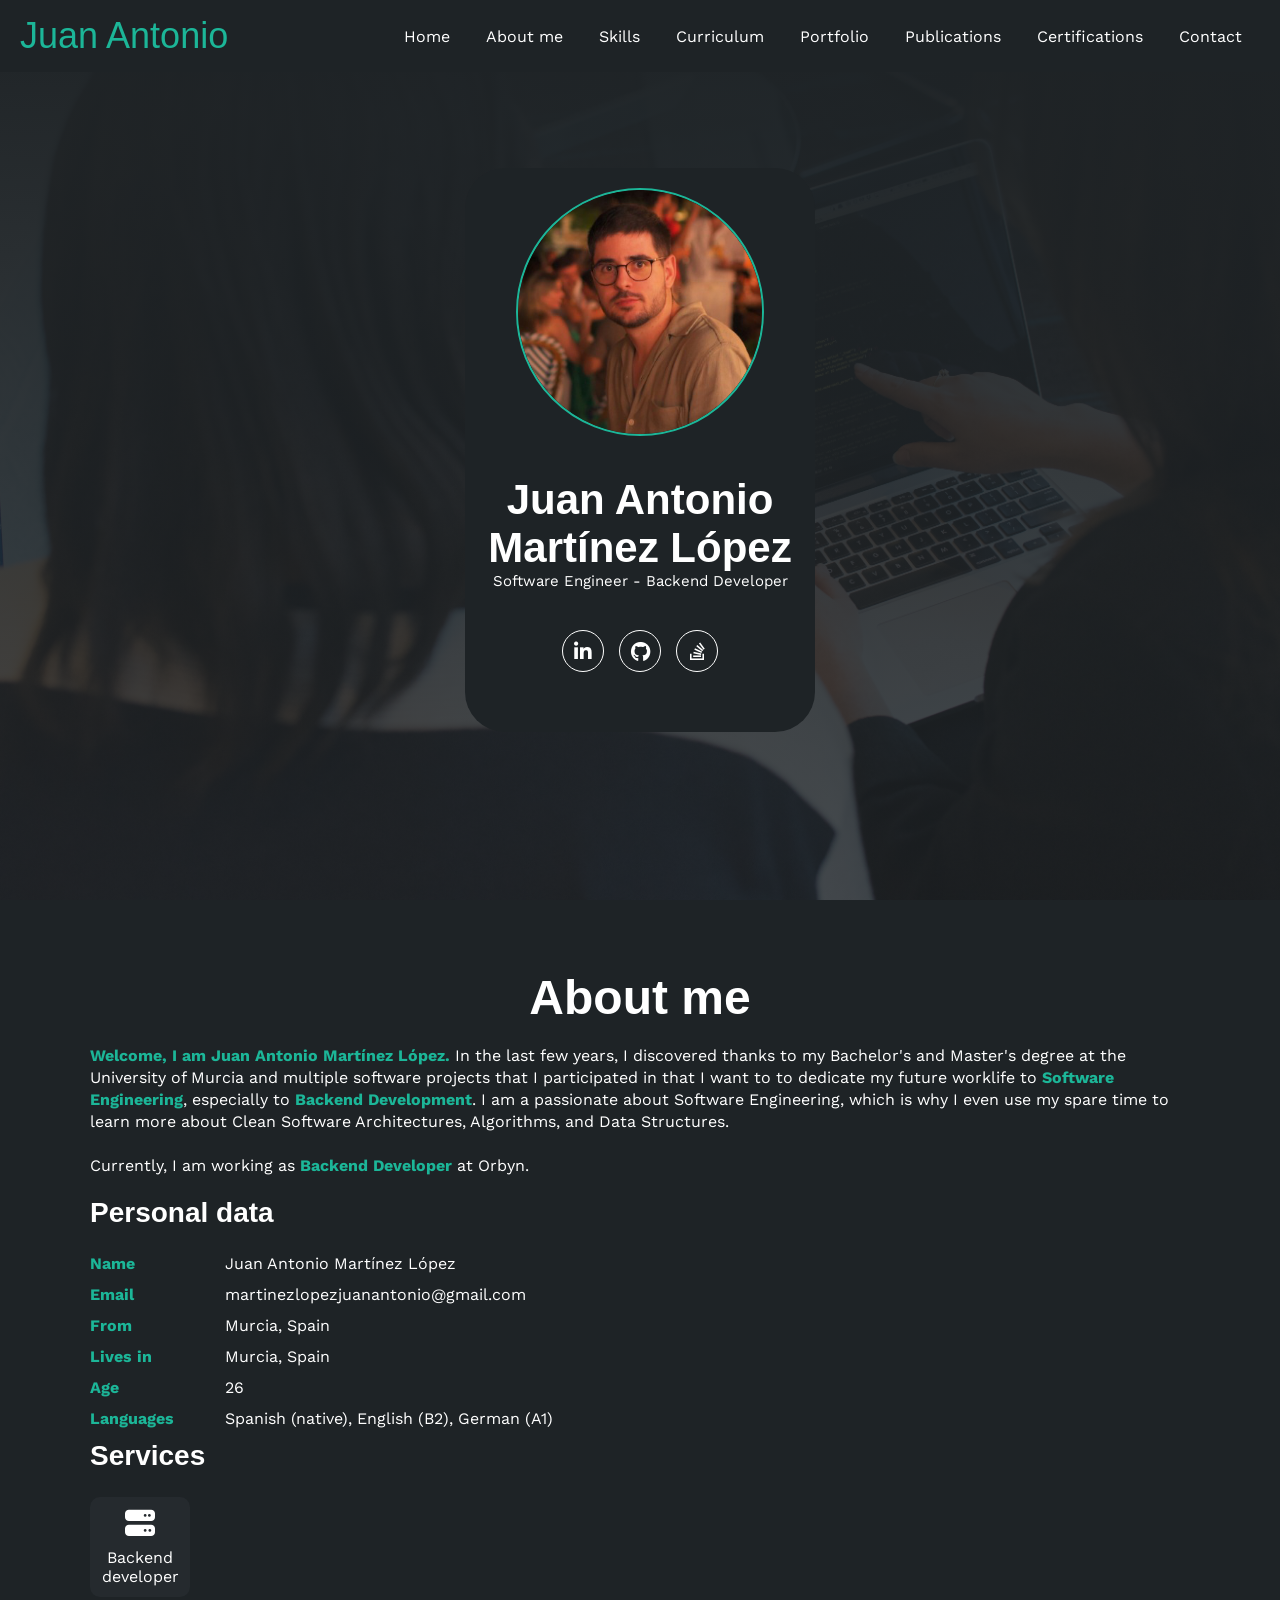
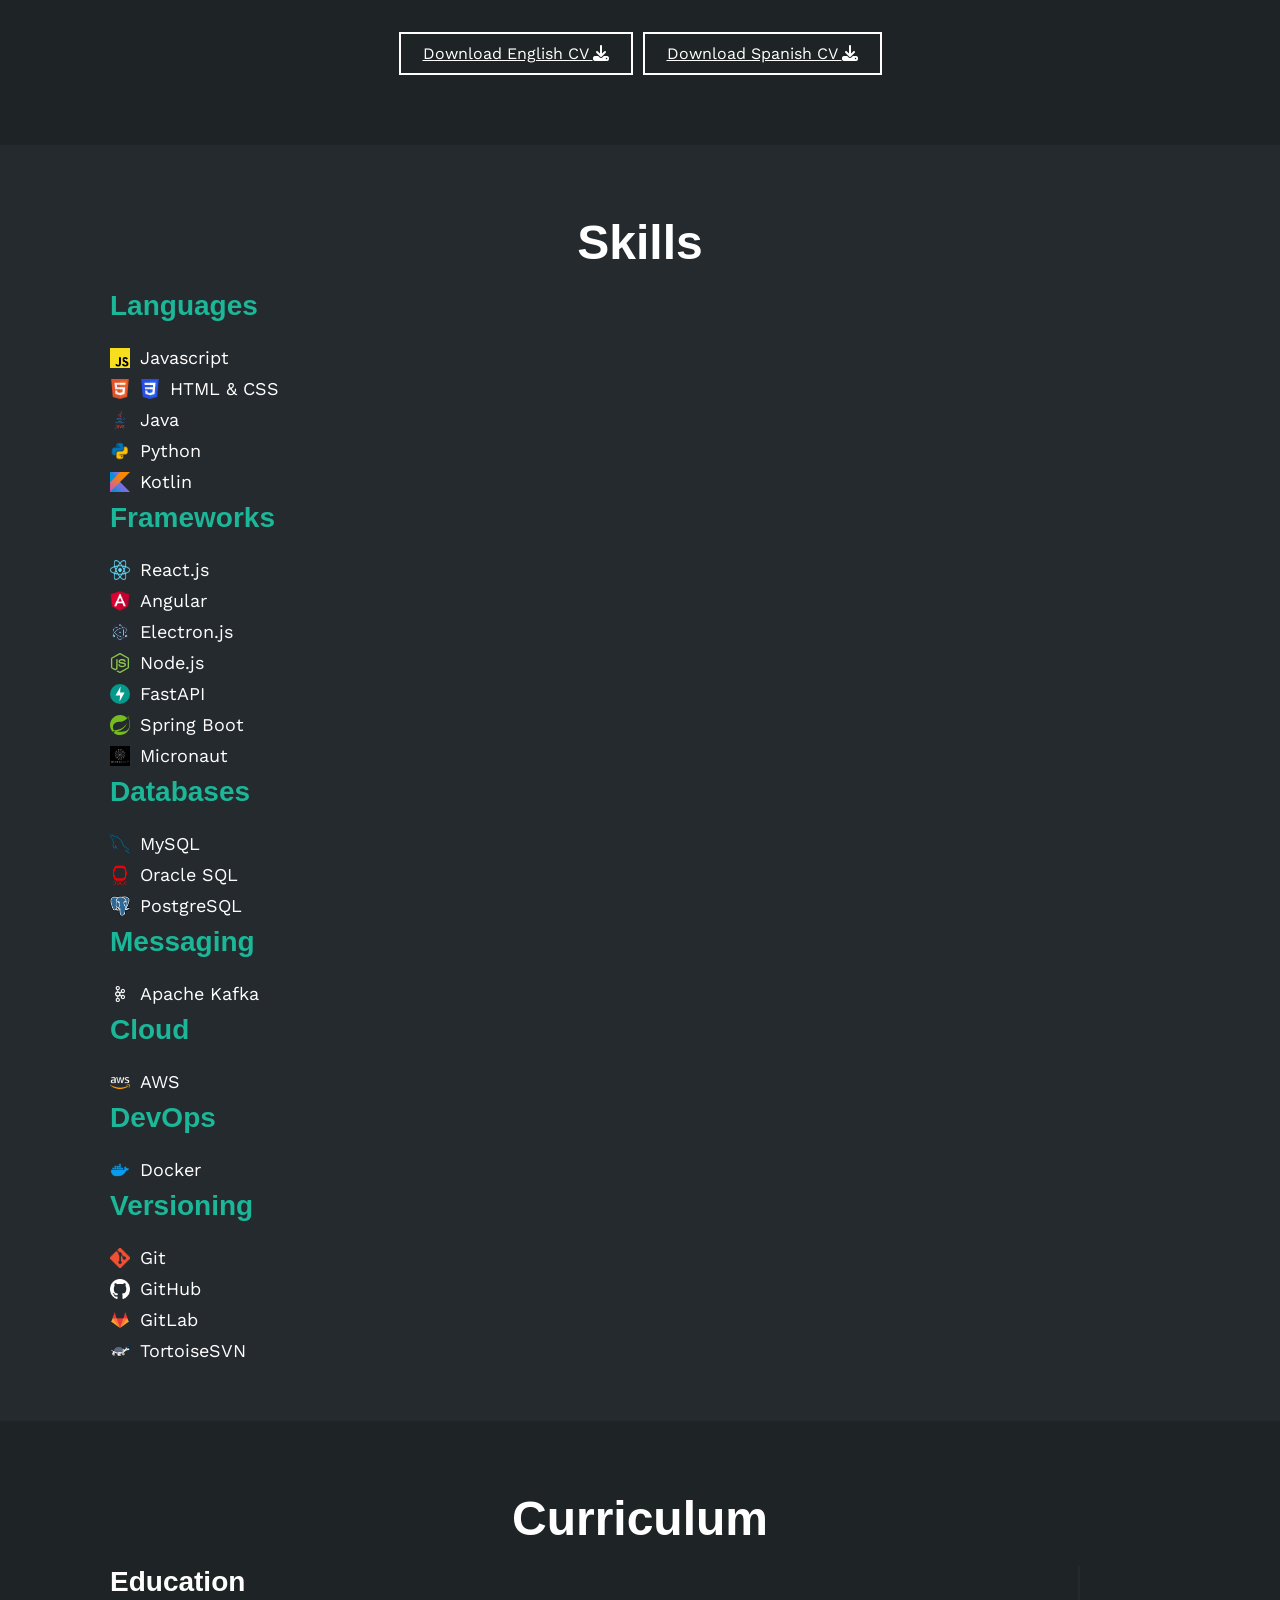
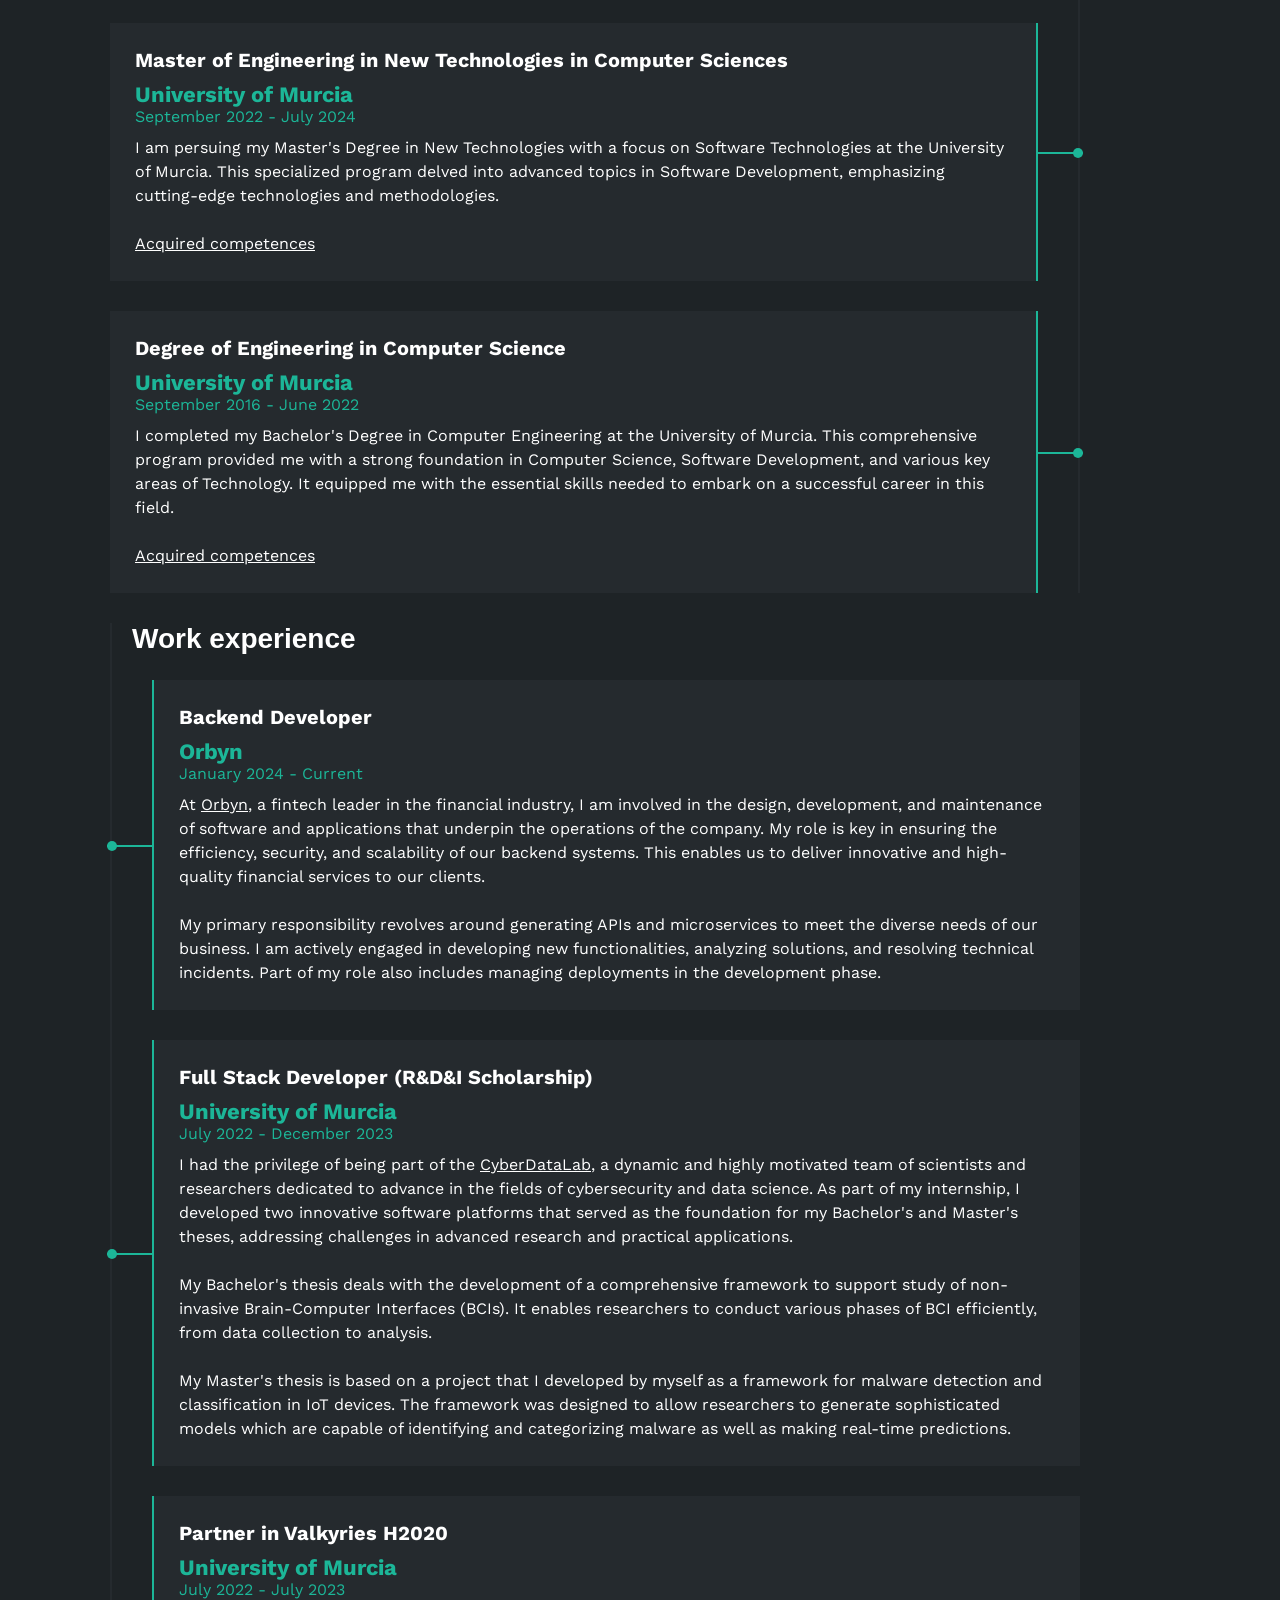
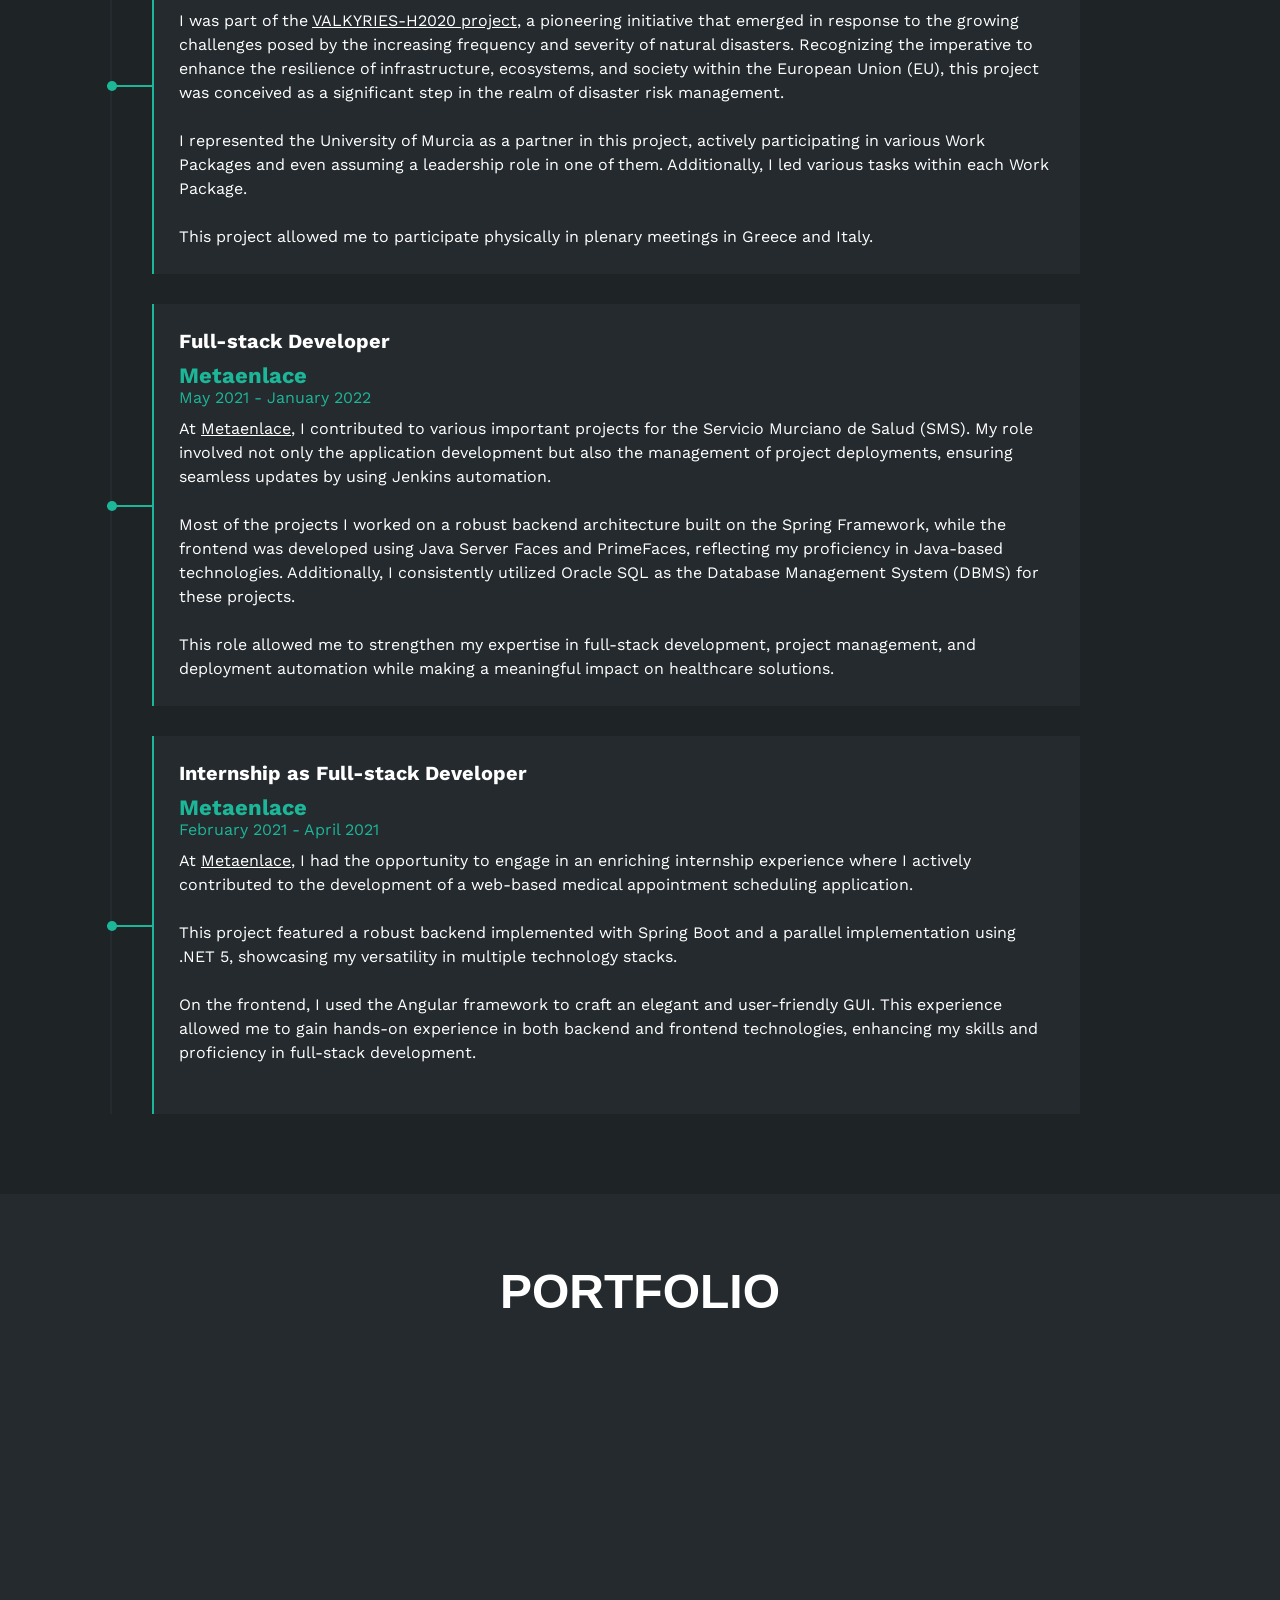
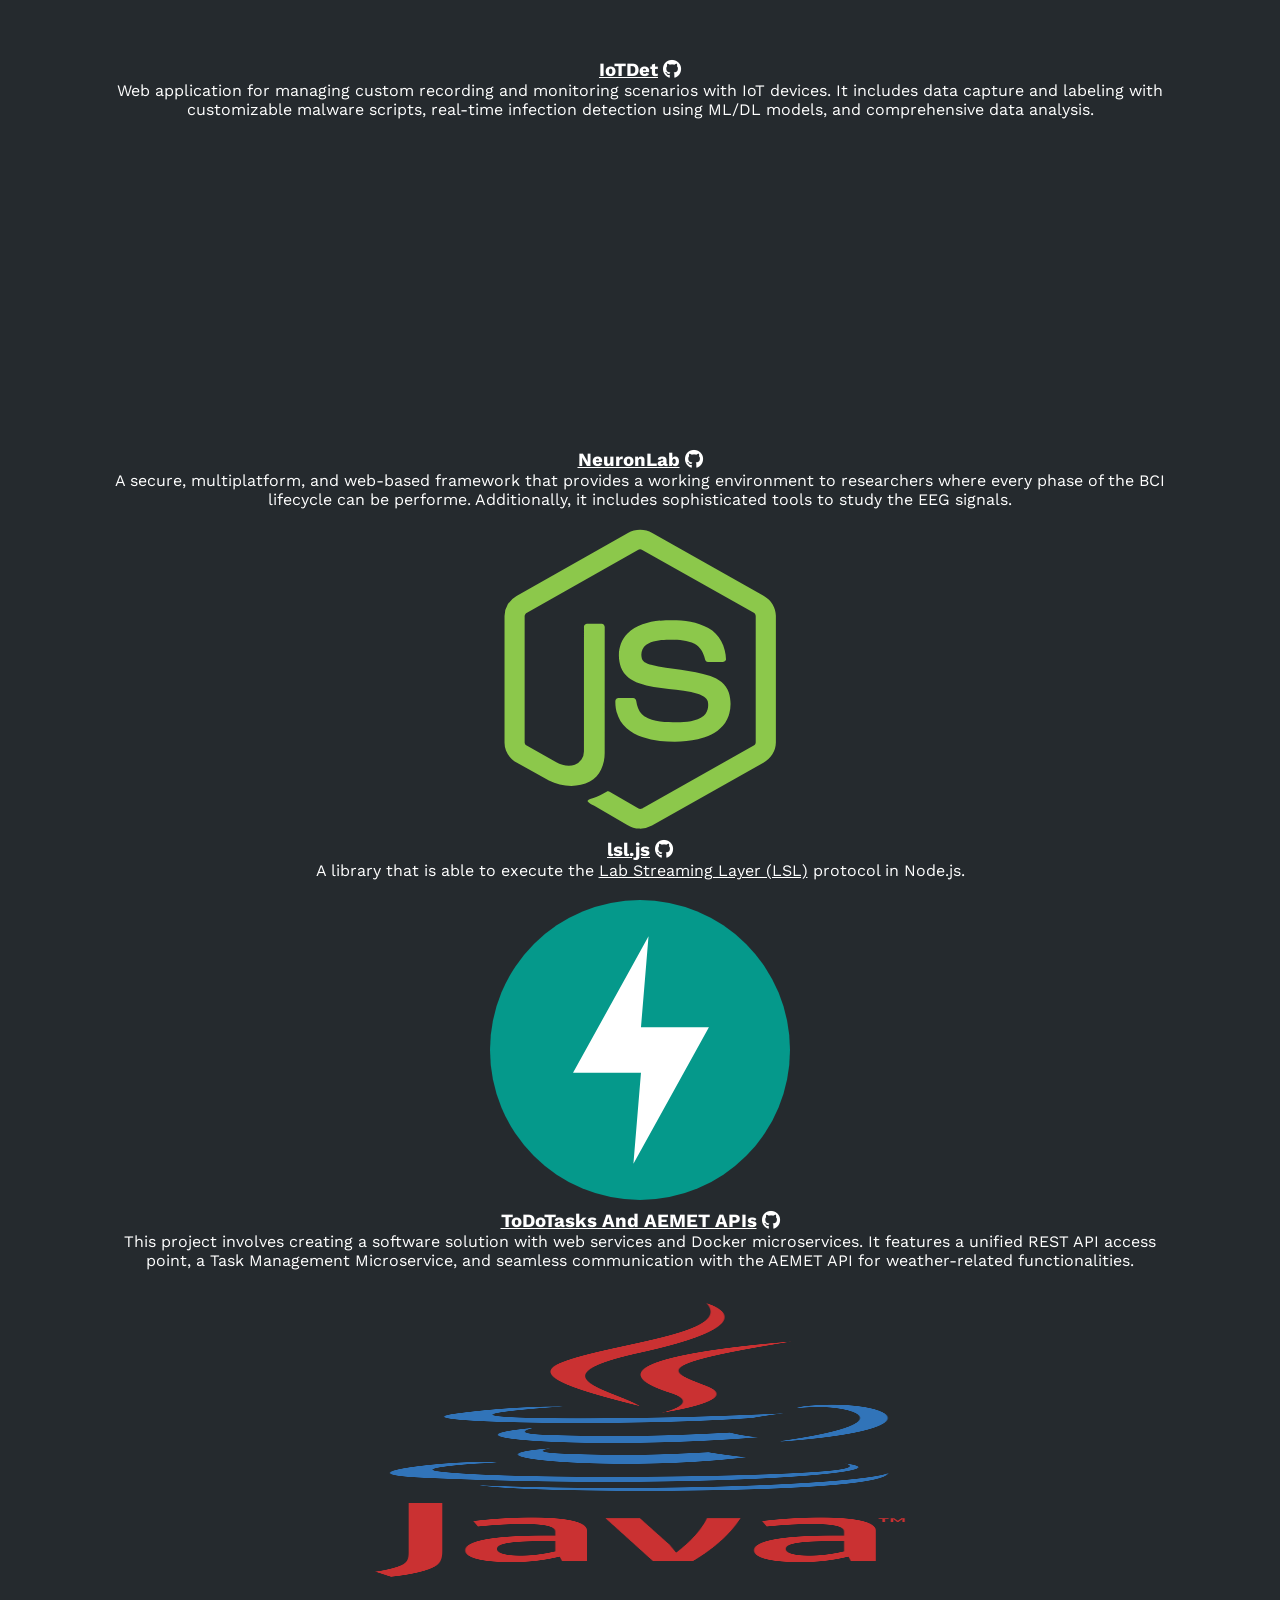
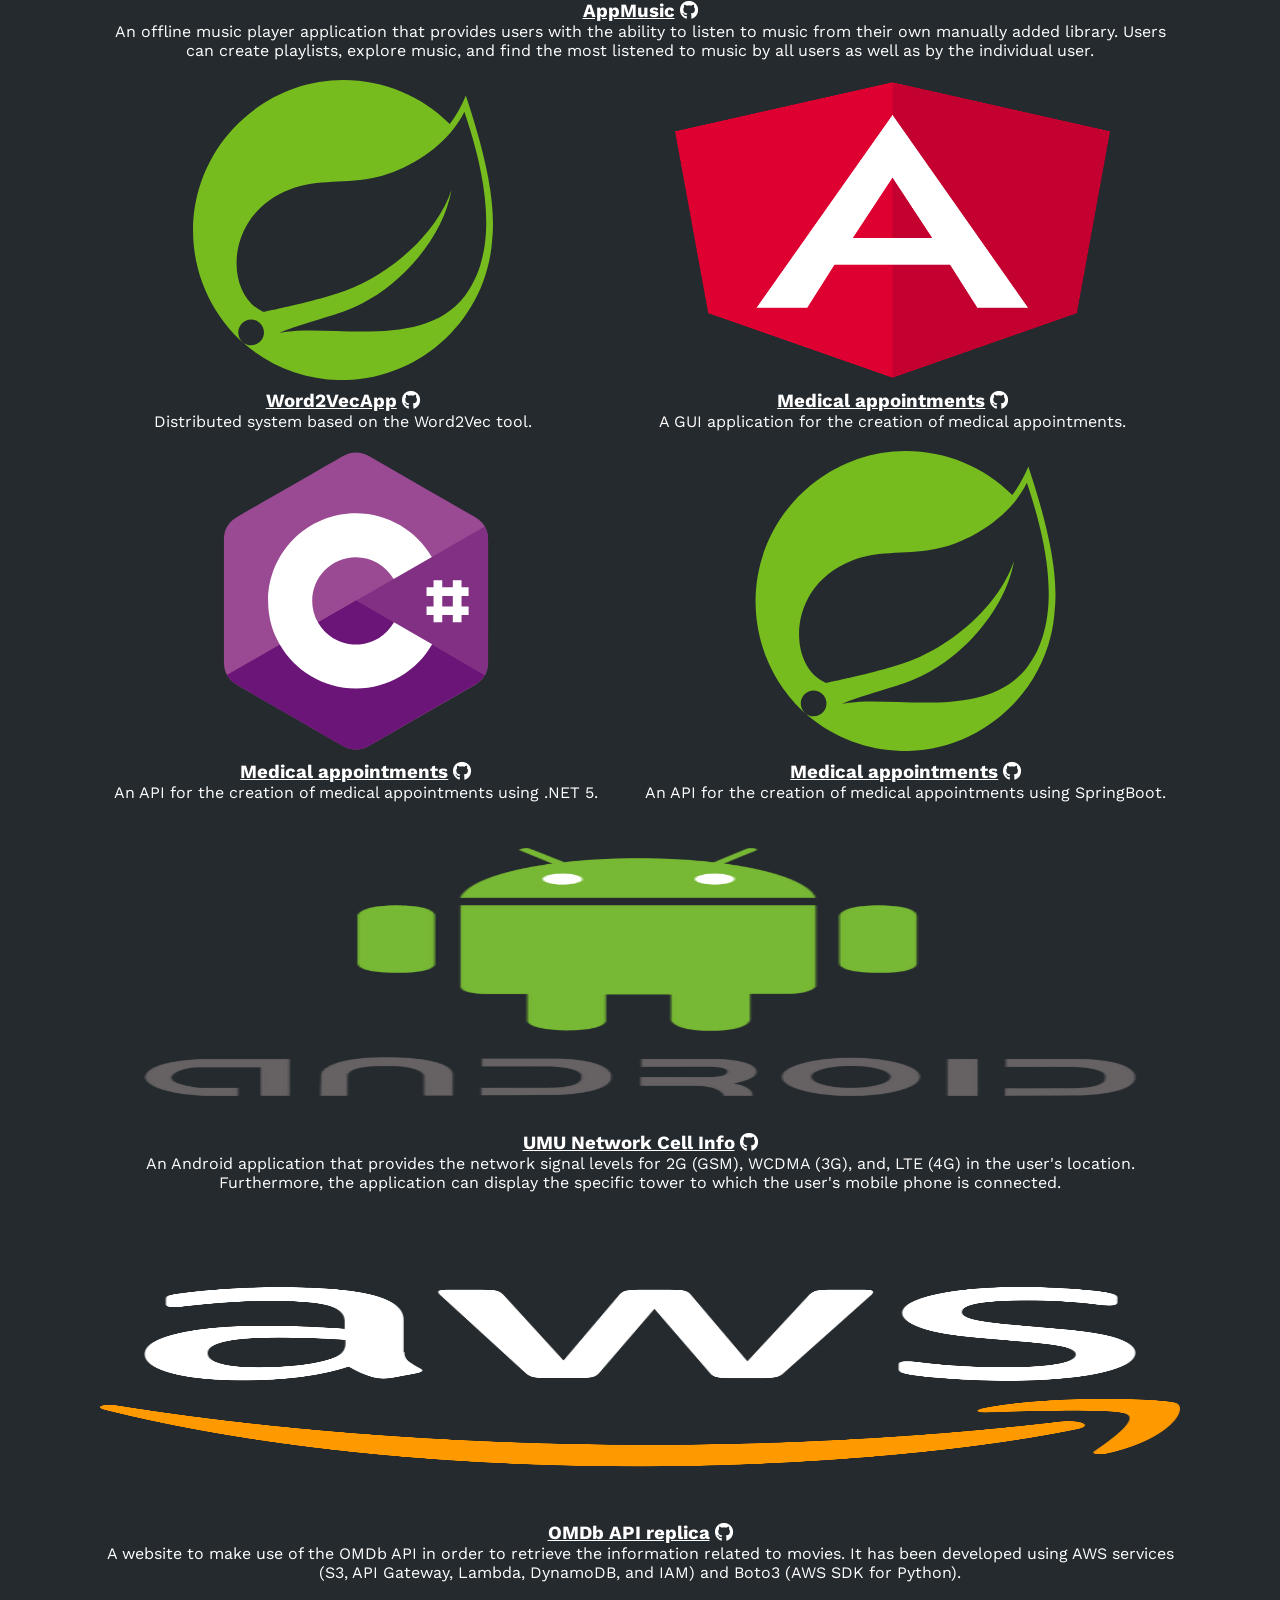
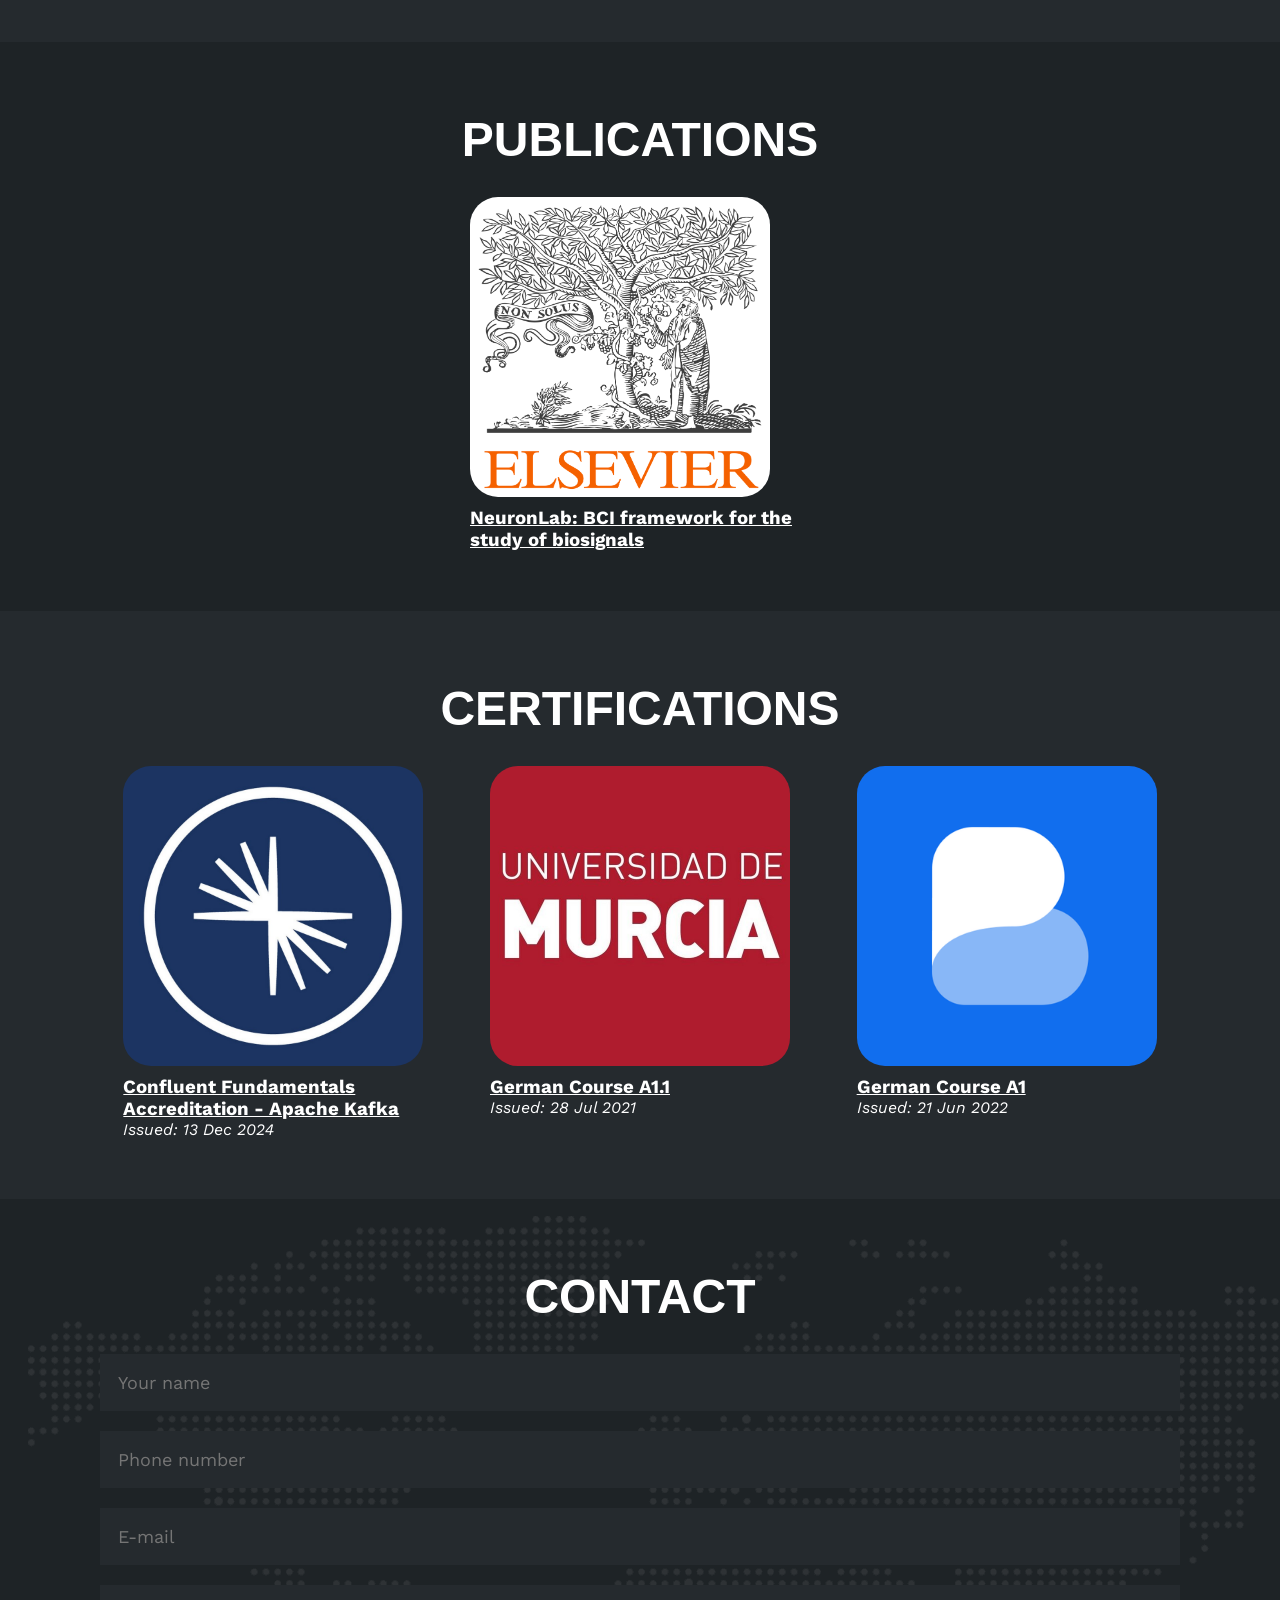
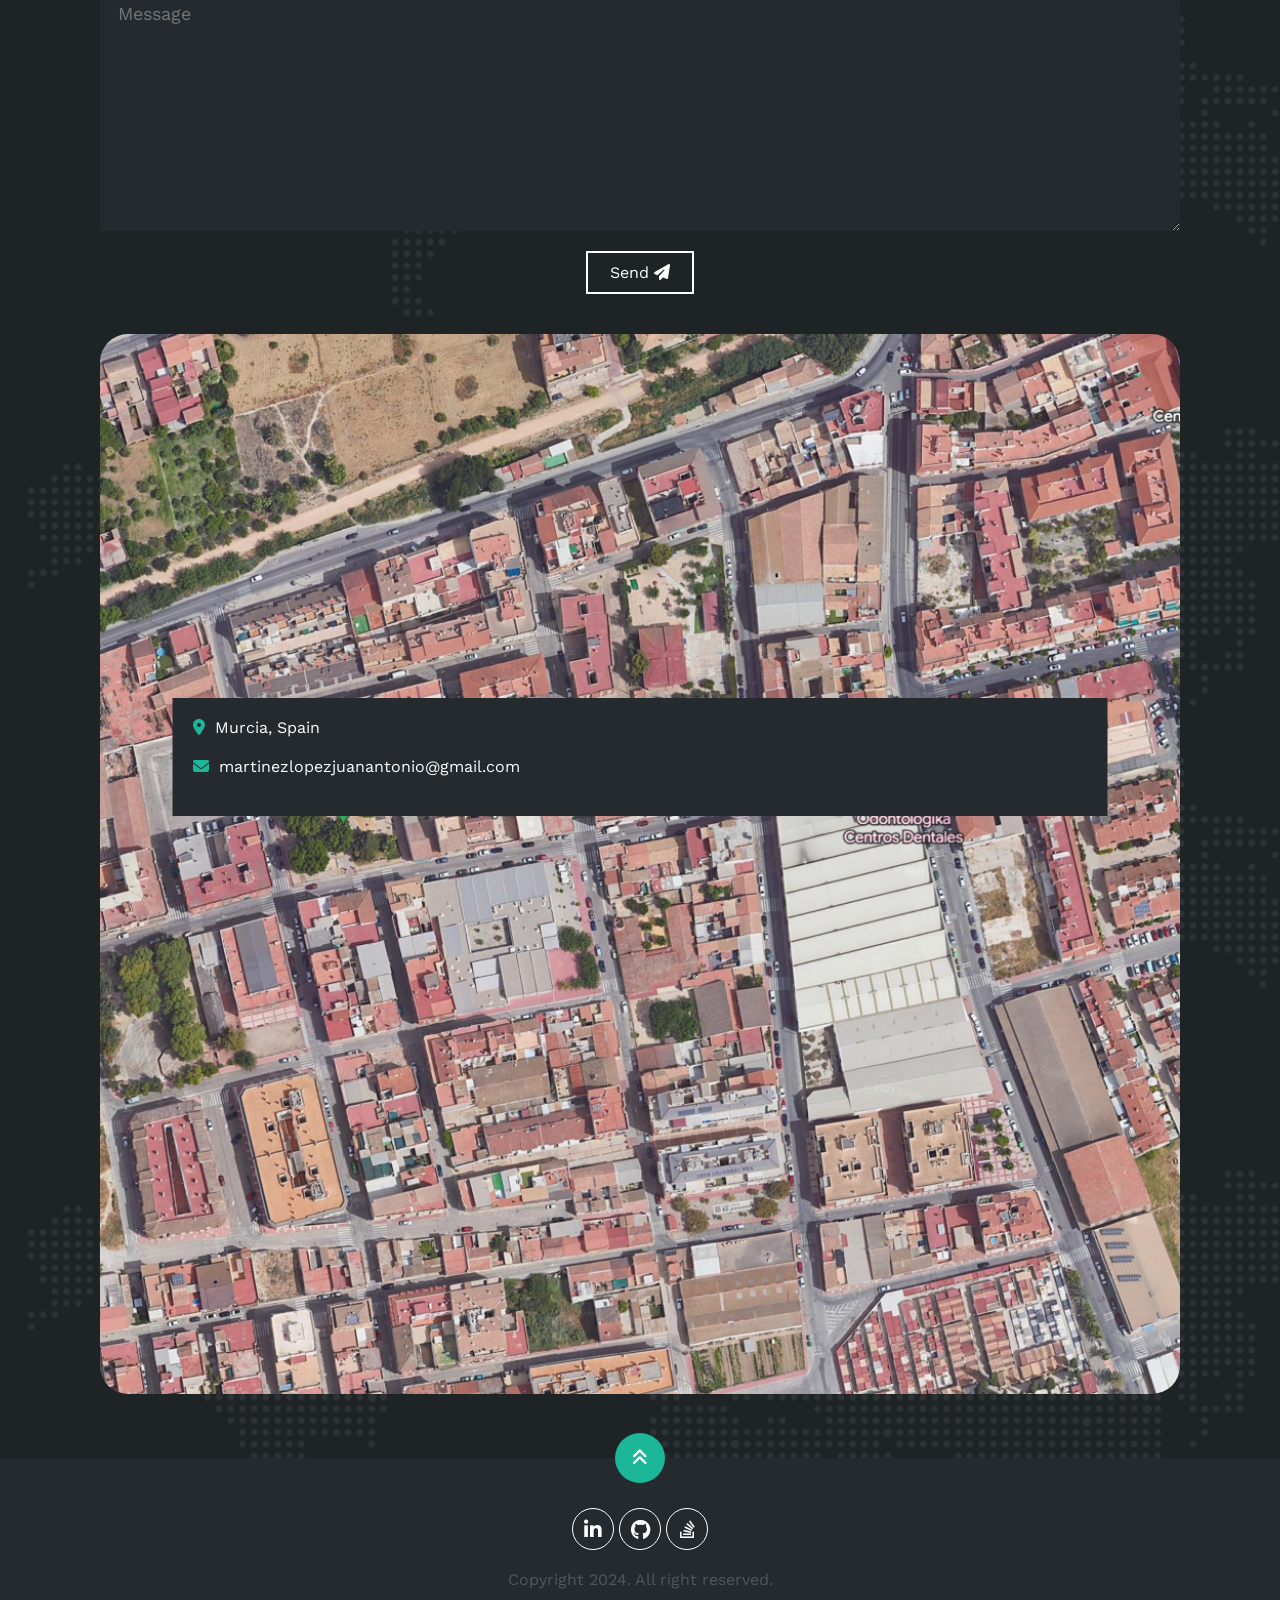
==== commit f59c56ff: "updated" ====
--- a/index.html
+++ b/index.html
@@ -131,11 +131,10 @@
             <div class="fila">
                 <!-- Technical Skill -->
                 <div class="col">
-                    <h3>Programming languages</h3>
+                    <h3>Languages</h3>
                     <div class="skill">
                         <img src="img/javascript.png" alt="Icono">
                         <span>Javascript</span>
-                        
                     </div>
                     <div class="skill">
                         <img src="img/html5.svg" alt="Icono">
@@ -145,74 +144,74 @@
                         
                     </div>
                     <div class="skill">
+                        <img src="img/java.png" alt="Icono">
+
+                        <span>Java</span>
+                        
+                    </div>
+                    <div class="skill">
+                        <img src="img/python.png" alt="Icono">
+
+                        <span>Python</span>
+                        
+                    </div>
+                    <div class="skill">
+                        <img src="img/kotlin.png" alt="Icono">
+
+                        <span>Kotlin</span>
+                        
+                    </div>
+                    
+                </div>
+                <!-- Technical Skill -->
+                <div class="col">
+                    <h3>Frameworks</h3>
+                    <div class="skill">
+                        <img src="img/react.png" alt="Icono">
+
+                        <span>React.js</span>
+                        
+                    </div>
+                    <div class="skill">
+                        <img src="img/angular.png" alt="Icono">
+
+                        <span>Angular</span>
+                        
+                    </div>
+                    <div class="skill">
+                        <img src="img/electrong.png" alt="Icono">
+
+                        <span>Electron.js</span>
+                        
+                    </div>
+                    <div class="skill">
                         <img src="img/nodejs-icon.svg" alt="Icono">
 
                         <span>Node.js</span>
                         
                     </div>
                     <div class="skill">
-                        <img src="img/java.png" alt="Icono">
-
-                        <span>Java</span>
-                        
-                    </div>
-                    <div class="skill">
-                        <img src="img/python.png" alt="Icono">
-
-                        <span>Python</span>
-                        
-                    </div>
-                    <div class="skill">
-                        <img src="img/kotlin.png" alt="Icono">
-
-                        <span>Kotlin</span>
-                        
-                    </div>
-                    
+                        <img src="img/fastapi.svg" alt="Icono">
+
+                        <span>FastAPI</span>
+                        
+                    </div>
+                    <div class="skill">
+                        <img src="img/spring.svg" alt="Icono">
+
+                        <span>Spring Boot</span>
+                        
+                    </div>
+                    <div class="skill">
+                        <img src="img/micronaut.png" alt="Icono">
+
+                        <span>Micronaut</span>
+                        
+                    </div>
                 </div>
                 <!-- Technical Skill -->
                 <div class="col">
-                    <h3>Frameworks</h3>
-                    <div class="skill">
-                        <img src="img/react.png" alt="Icono">
-
-                        <span>React.js</span>
-                        
-                    </div>
-                    <div class="skill">
-                        <img src="img/angular.png" alt="Icono">
-
-                        <span>Angular</span>
-                        
-                    </div>
-                    <div class="skill">
-                        <img src="img/electrong.png" alt="Icono">
-
-                        <span>Electron.js</span>
-                        
-                    </div>
-                    <div class="skill">
-                        <img src="img/fastapi.svg" alt="Icono">
-
-                        <span>FastAPI</span>
-                        
-                    </div>
-                    <div class="skill">
-                        <img src="img/spring.svg" alt="Icono">
-
-                        <span>Spring Boot</span>
-                        
-                    </div>
-                    <div class="skill">
-                        <img src="img/micronaut.png" alt="Icono">
-
-                        <span>Micronaut</span>
-                        
-                    </div>
-                </div>
-                <!-- Technical Skill -->
-                <div class="col">
-                    <h3>Database Managenent System (DBMS)</h3>
+                    <h3>Databases</h3>
                     <div class="skill">
                         <img src="img/mysql.png" alt="Icono">
 
@@ -231,9 +230,71 @@
                         <span>PostgreSQL</span>
                         
                     </div>
-                </div>
-
-
+                    
+                </div>
+
+              <!-- Technical Skill -->
+              <div class="col">
+                <h3>Messaging</h3>
+    
+                <div class="skill">
+                    <img src="img/kafka.png" alt="Icono">
+
+                    <span>Apache Kafka</span>
+                
+                </div>
+            </div>
+                <!-- Cloud -->
+                <div class="col">
+                    <h3>Cloud</h3>
+                    <div class="skill">
+                        <img src="img/aws3.png" alt="Icono">
+    
+                        <span>AWS</span>
+                    
+                    </div>
+                    
+                </div>
+                <div class="col">
+                    <h3>DevOps</h3>
+                    
+                    <div class="skill">
+                        <img src="img/docker.png" alt="Icono">
+    
+                        <span>Docker</span>
+                    
+                    </div>
+                </div>
+                <div class="col">
+                    <h3>Versioning</h3>
+                    
+                    <div class="skill">
+                        <img src="img/git.png" alt="Icono">
+    
+                        <span>Git</span>
+                    
+                    </div>
+                    <div class="skill">
+                        <img src="img/github.png" alt="Icono">
+    
+                        <span>GitHub</span>
+                    
+                    </div>
+                    <div class="skill">
+                        <img src="img/gitlab.png" alt="Icono">
+    
+                        <span>GitLab</span>
+                    
+                    </div>
+                    <div class="skill">
+                        <img src="img/tortoisesvn.png" alt="Icono">
+    
+                        <span>TortoiseSVN</span>
+                    
+                    </div>
+                    
+                </div>
+    
                
             </div>
         </div>
@@ -365,7 +426,7 @@
                 </div>
                                 
                 <div class="proyecto">
-                        <img src="img/javascript.png" alt="">
+                        <img src="img/nodejs-icon.svg" alt="">
                     
                     <div class="overlay">
                         
@@ -446,7 +507,7 @@
 
 
                 <div class="proyecto">
-                    <img src="img/aws.svg" alt="">
+                    <img src="img/aws3.png" alt="">
                 <div class="overlay">
                     
                     <h3><a href="https://github.com/JuananMtez/OMDb-API-Replica" target="_blank">OMDb API replica</a> <a href="https://github.com/JuananMtez/OMDb-API-Replica" target="_blank"><i class="fa-brands fa-github"></i></a></h3>
--- a/estilo.css
+++ b/estilo.css
@@ -12,6 +12,7 @@
 }
 a {
     color: white;
+    
     
     
   }
@@ -729,7 +730,7 @@
 }
 .certificacion .galeria .proyecto{
     position: relative;
-    max-width: 340px;
+    max-width: 300px;
     height: fit-content;
     margin: 10px;
     border-radius: 28px;
@@ -927,7 +928,7 @@
         padding: 10px 0;
     }
 }
-@media screen and (max-width:700px){
+@media screen and (max-width:1316px){
     .sobremi .fila{
         display: block;
     }
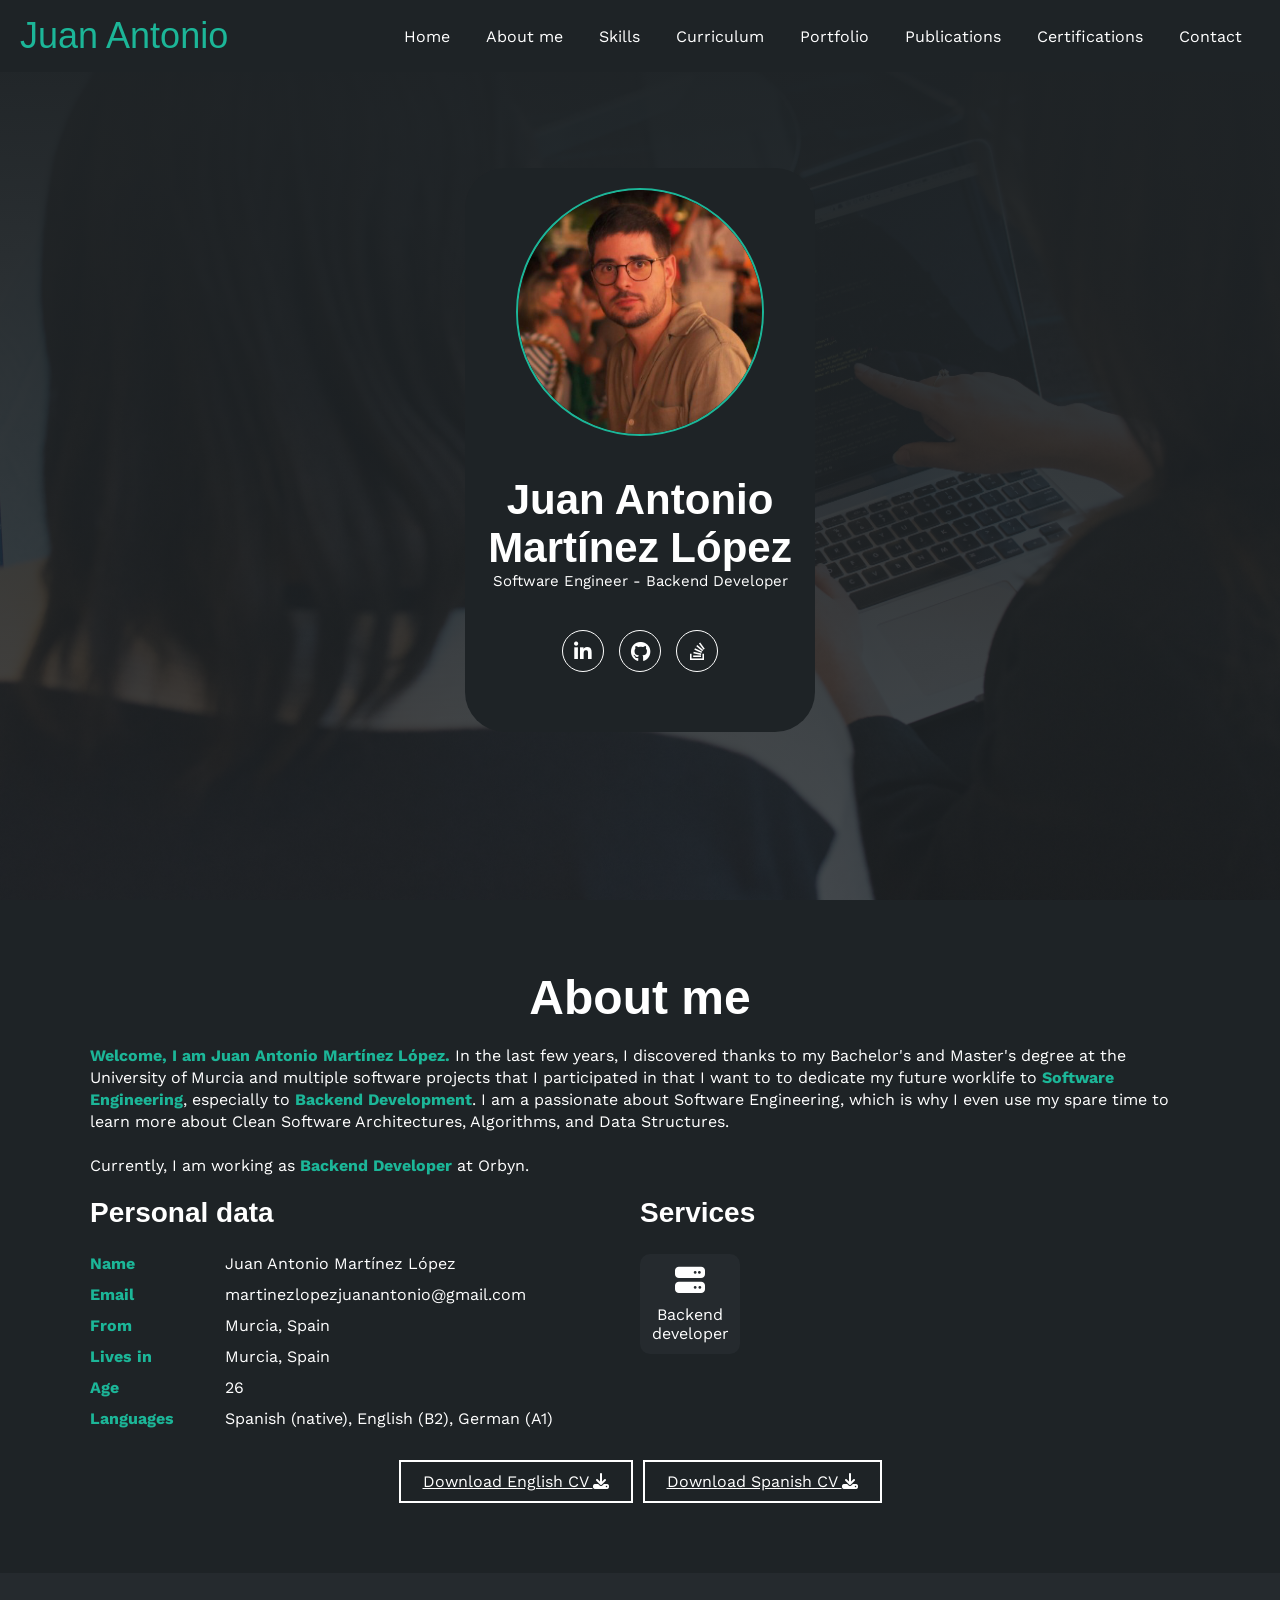
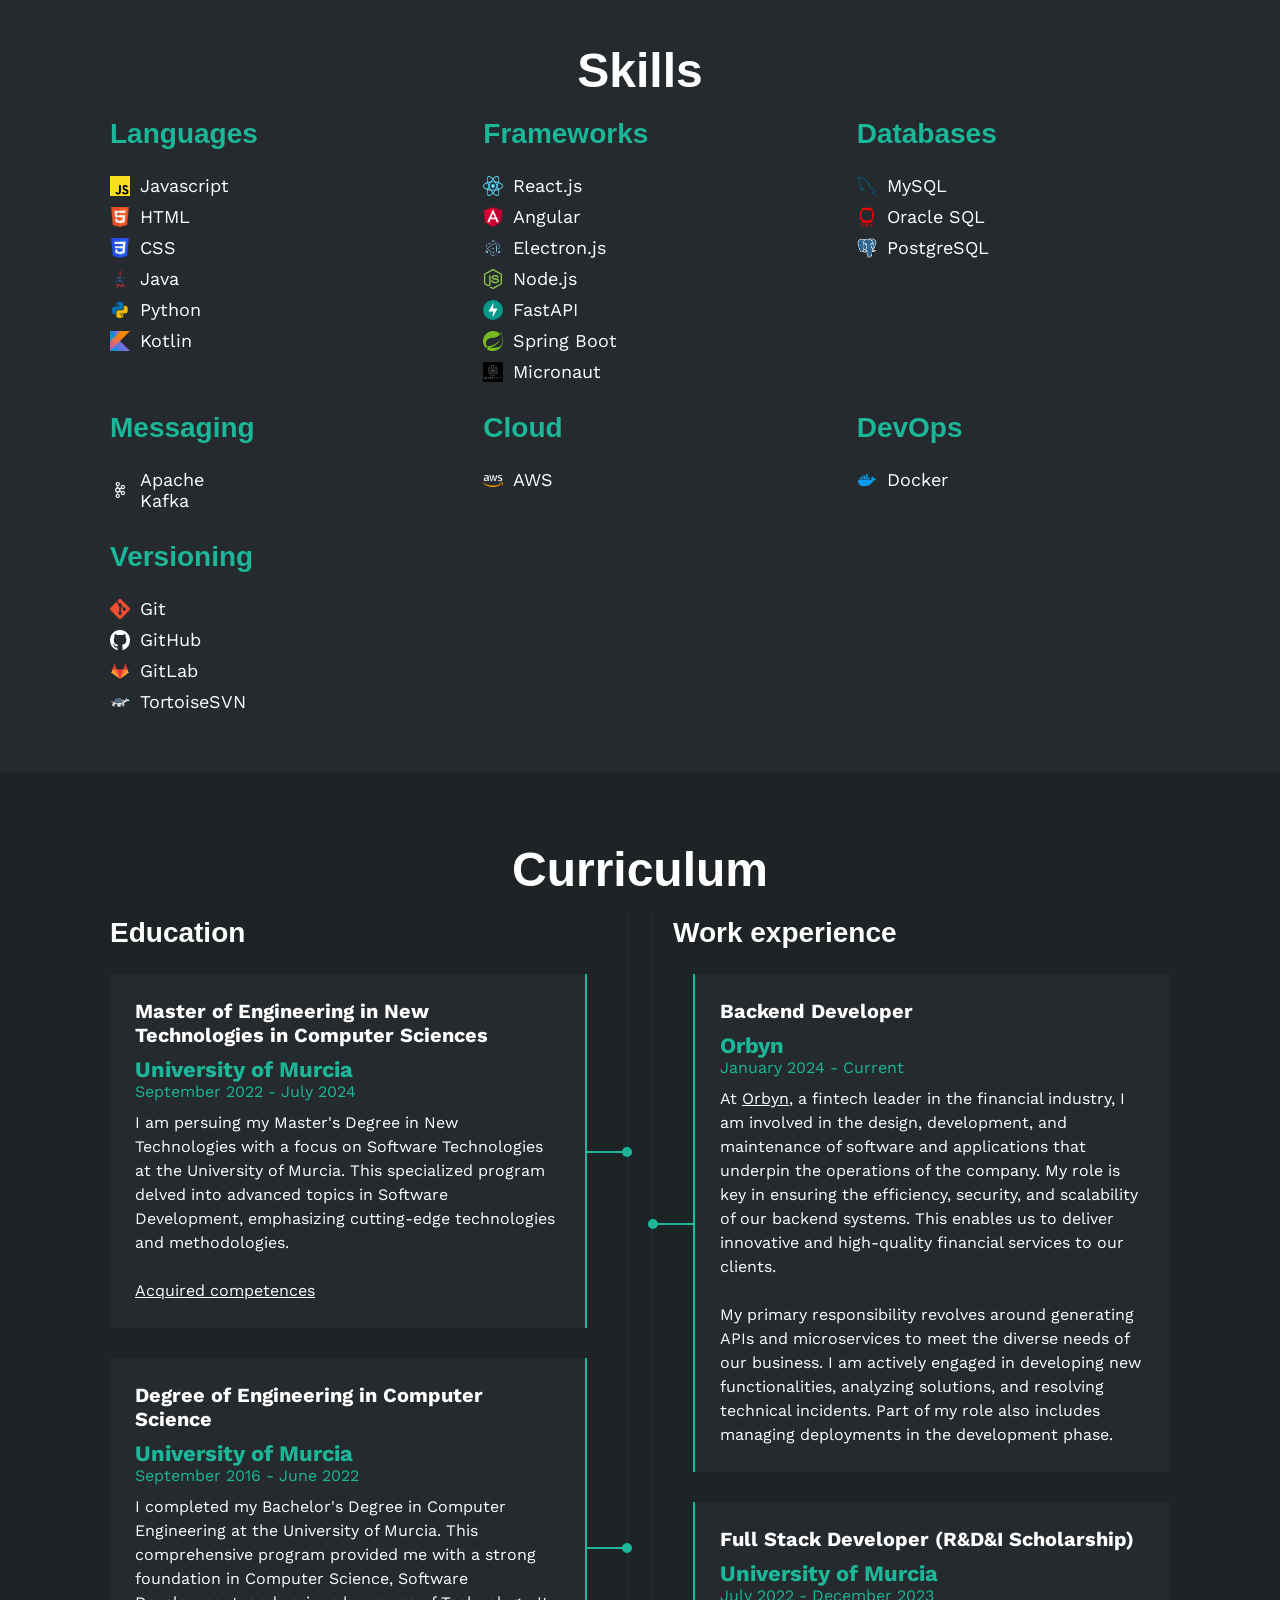
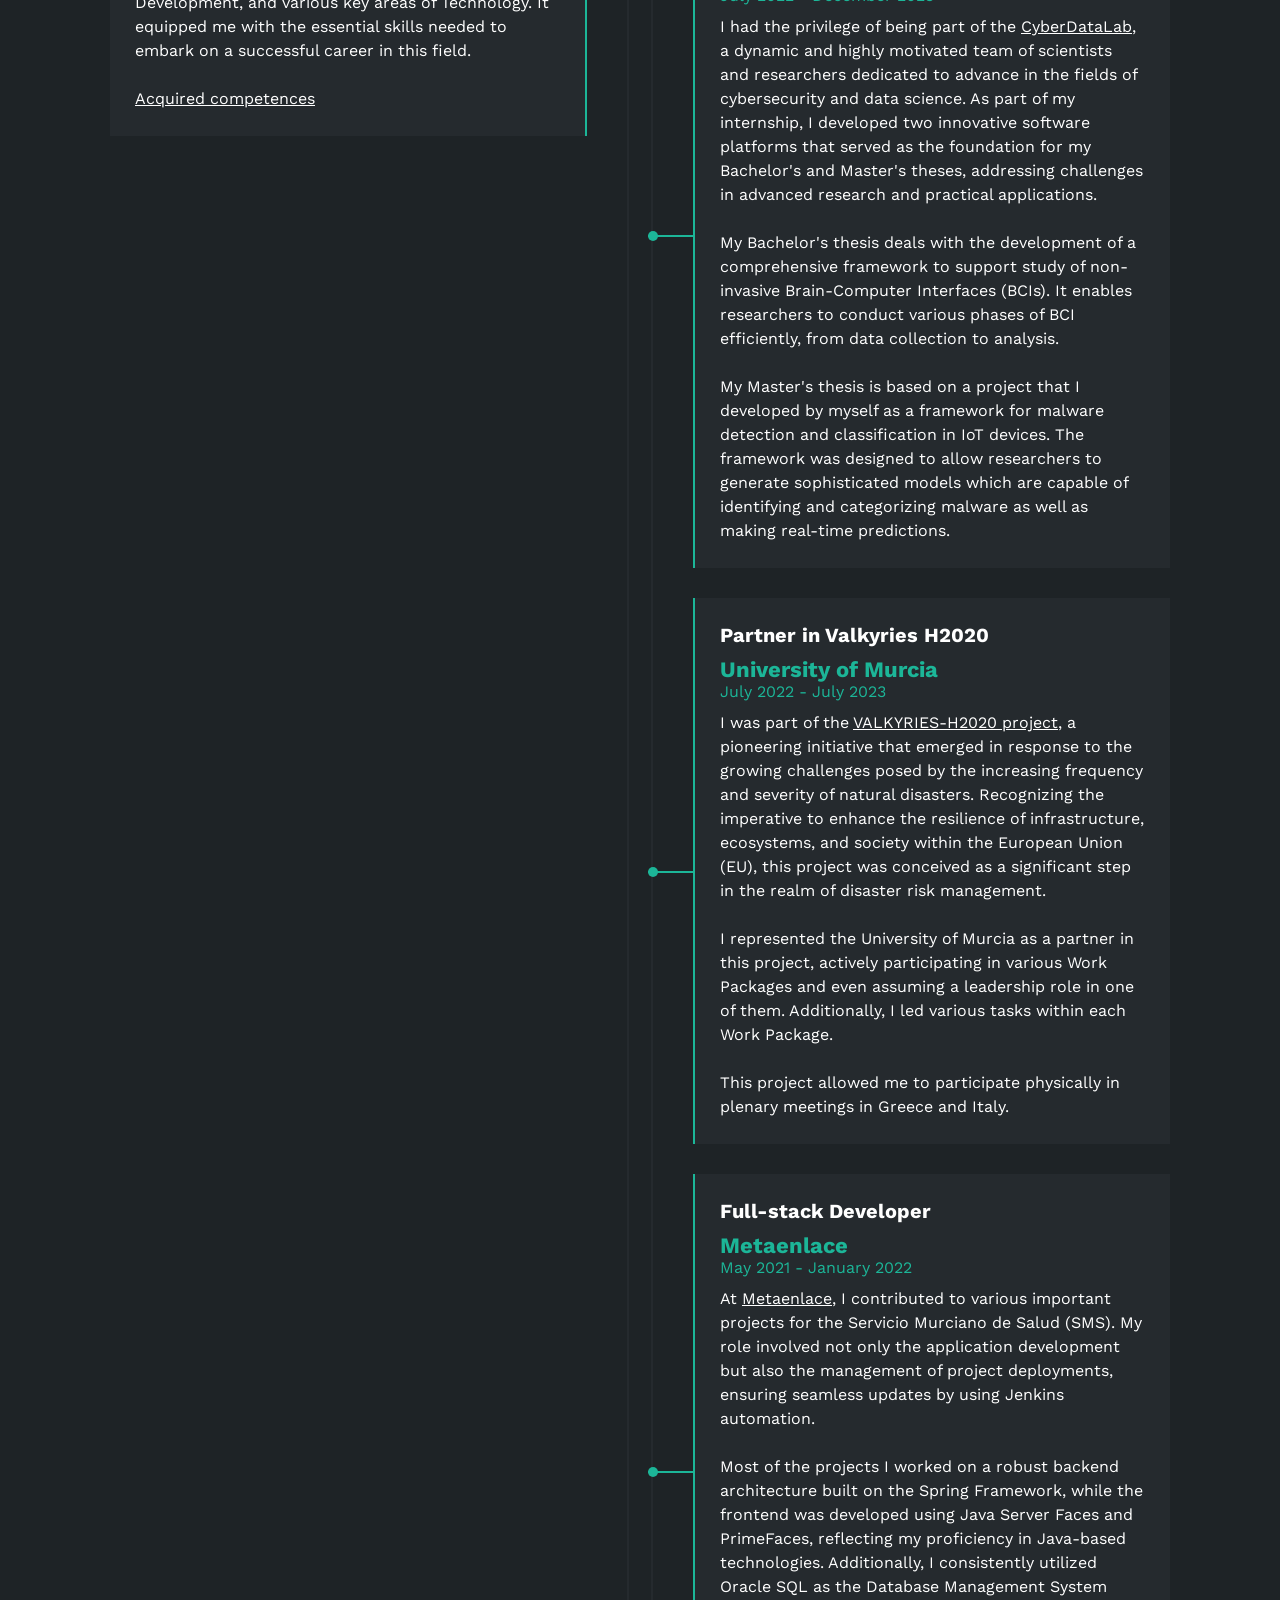
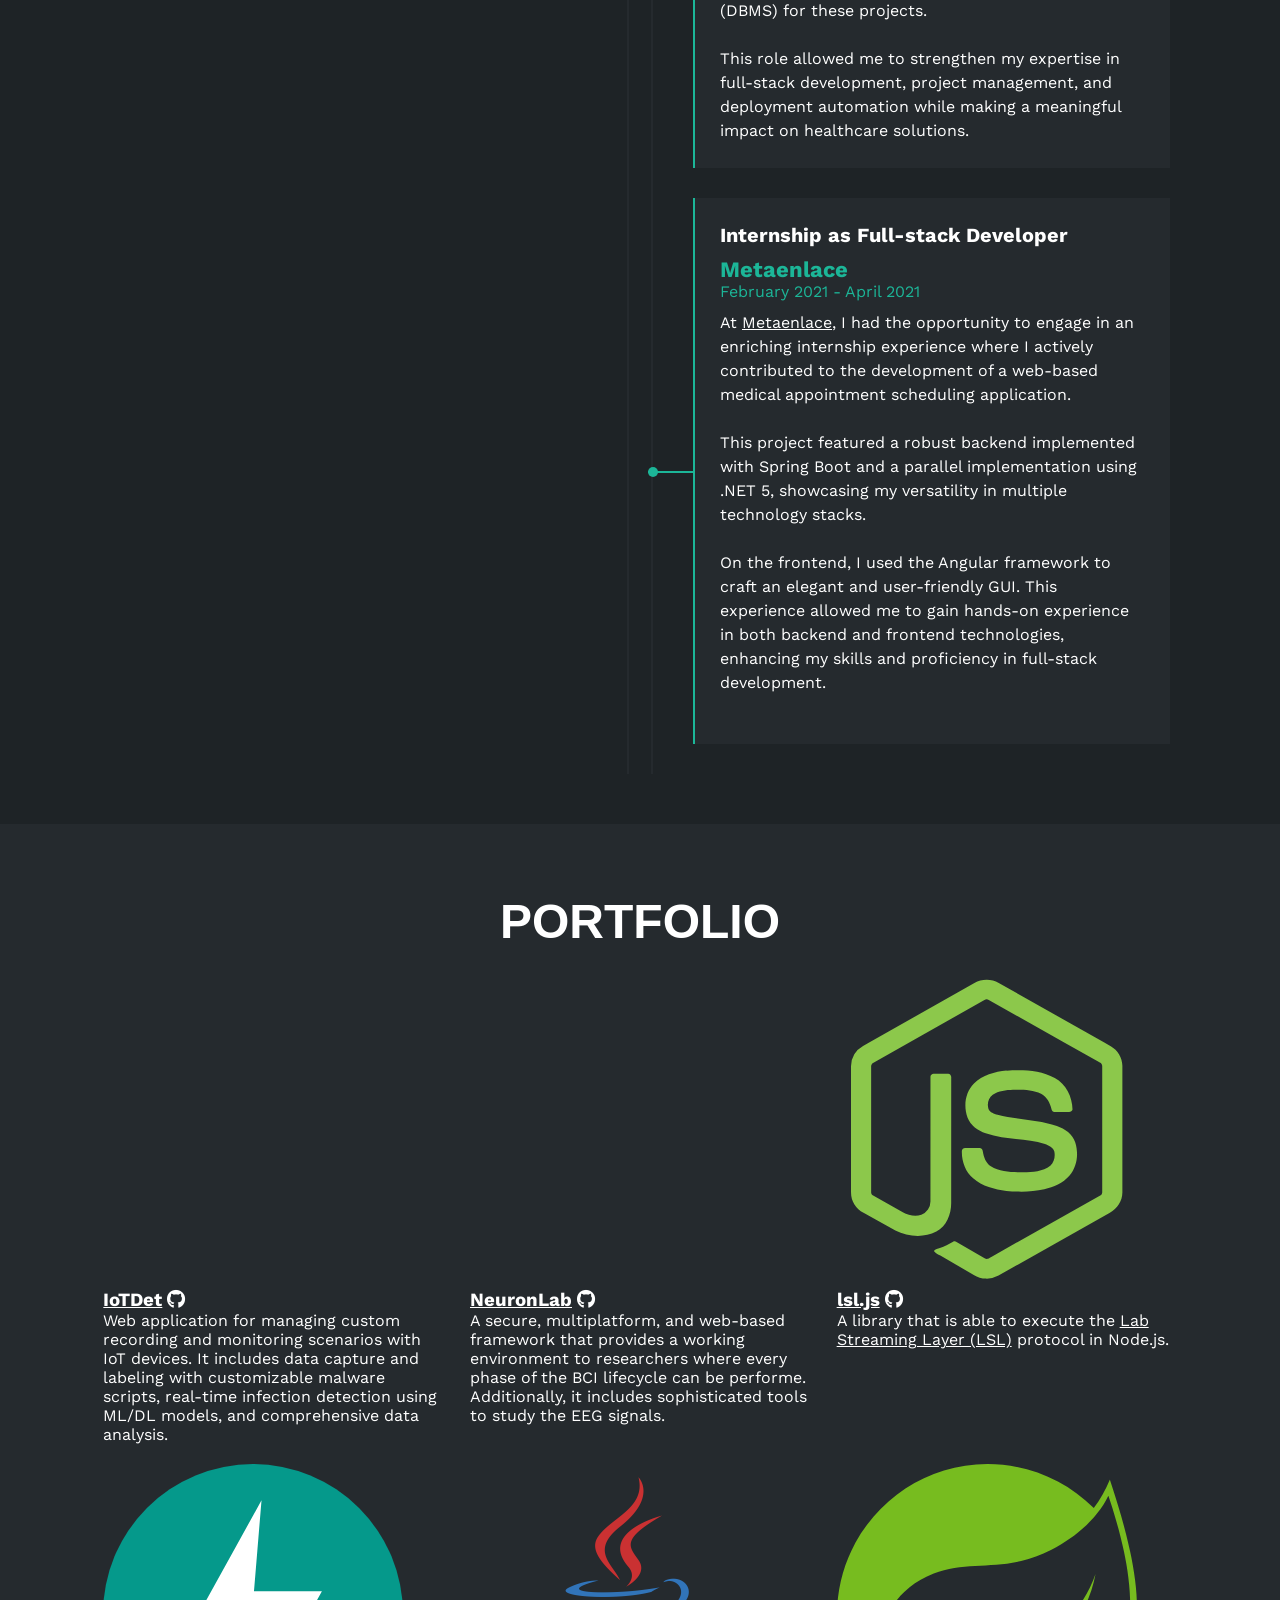
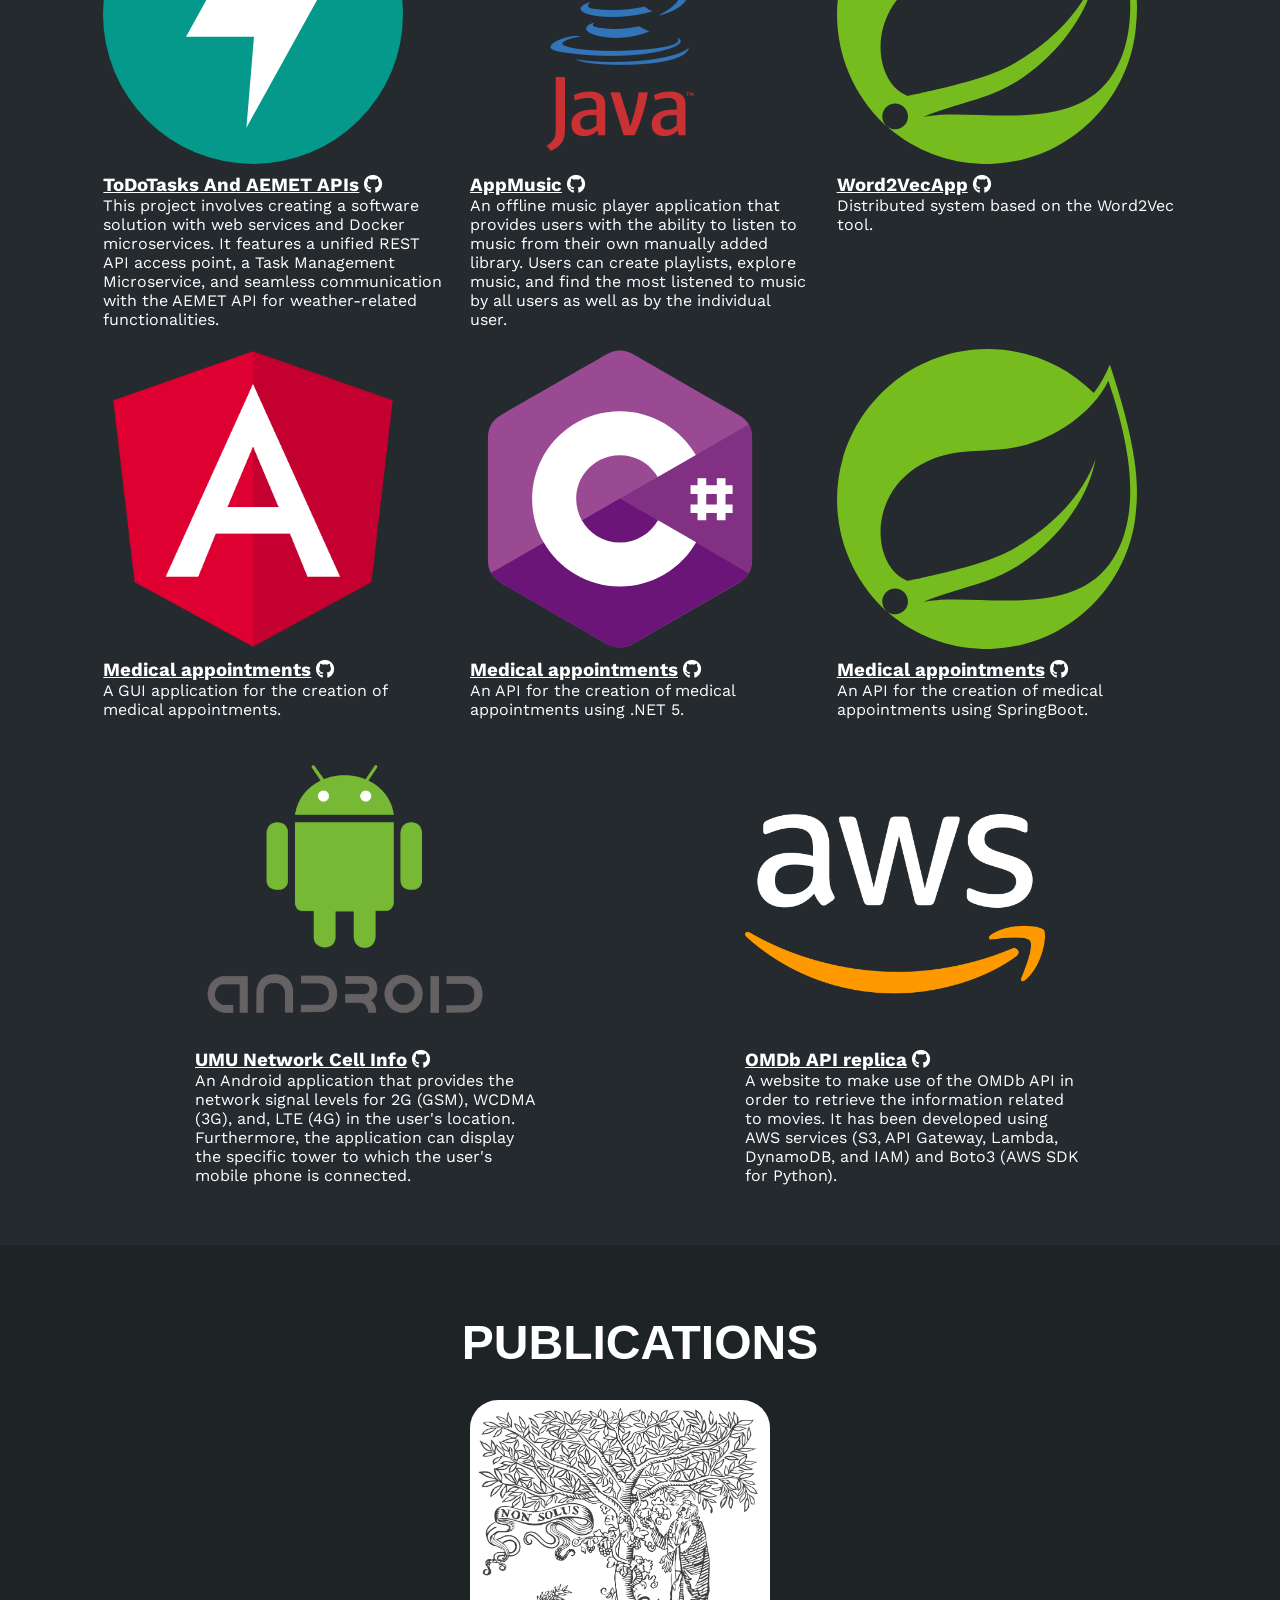
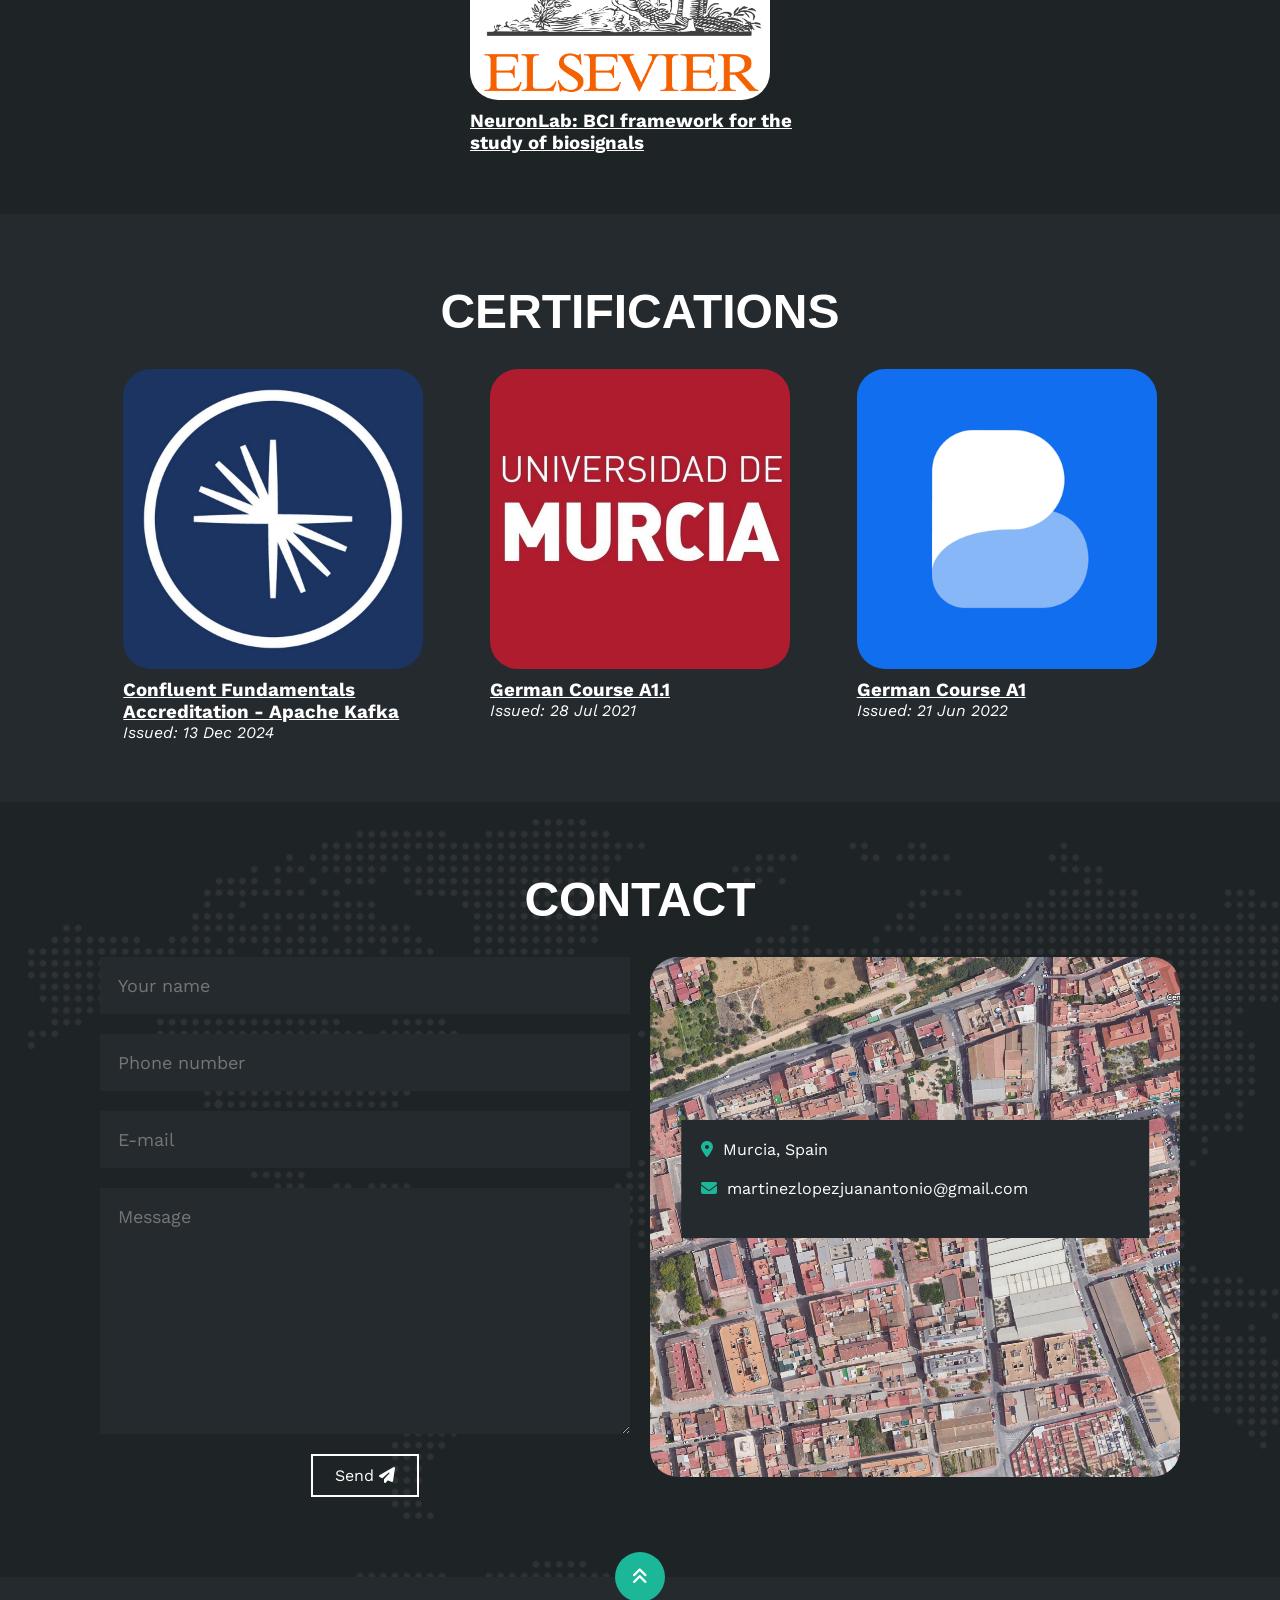
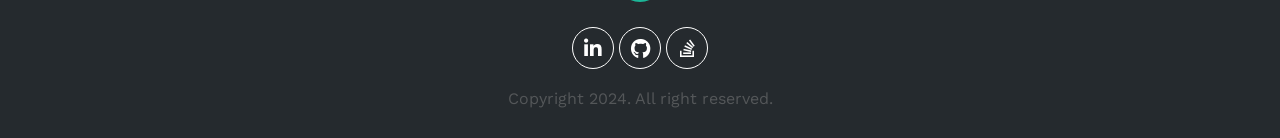
==== commit e8893e18: "updated" ====
--- a/index.html
+++ b/index.html
@@ -138,9 +138,14 @@
                     </div>
                     <div class="skill">
                         <img src="img/html5.svg" alt="Icono">
+
+                        <span>HTML</span>
+                        
+                    </div>
+                    <div class="skill">
                         <img src="img/css3.svg" alt="Icono">
 
-                        <span>HTML & CSS</span>
+                        <span>CSS</span>
                         
                     </div>
                     <div class="skill">
--- a/estilo.css
+++ b/estilo.css
@@ -241,8 +241,14 @@
 }
 
 .skills .fila {
-    display: flex;
-}
+    display: grid;
+    grid-template-columns: repeat(3, 1fr); /* Tres columnas de igual ancho */
+    gap: 20px; /* Espaciado entre las columnas y las filas */
+    justify-content: center; /* Centrado horizontal */
+    align-items: start; 
+}
+
+
 
 .skills .fila .col {
     width: 50%;
@@ -273,210 +279,7 @@
 }
 
 
-/* Estas clases se agregaran dinamicamente mediante javascript */
-.skills .skill .javascript{
-    width: 0%;
-    animation: 2s javascript forwards;
-}
-@keyframes javascript {
-    0%{width: 0%;}
-    100%{width: 85%;}
-}
-
-.skills .skill .htmlcss{
-    width: 0%;
-    animation: 2s htmlcss forwards;
-}
-@keyframes htmlcss {
-    0%{width: 0%;}
-    100%{width: 70%;}
-}
-
-.skills .skill .nodejs{
-    width: 0%;
-    animation: 2s nodejs forwards;
-}
-
-@keyframes nodejs {
-    0%{width: 0%;}
-    100%{width: 80%;}
-}
-
-
-.skills .skill .python{
-    width: 0%;
-    animation: 2s python forwards;
-}
-
-@keyframes python {
-    0%{width: 0%;}
-    100%{width: 80%;}
-}
-
-.skills .skill .kotlin{
-    width: 0%;
-    animation: 2s kotlin forwards;
-}
-
-@keyframes kotlin {
-    0%{width: 0%;}
-    100%{width: 95%;}
-}
-
-.skills .skill .mysql{
-    width: 0%;
-    animation: 2s mysql forwards;
-}
-
-@keyframes mysql {
-    0%{width: 0%;}
-    100%{width: 80%;}
-}
-
-
-
-.skills .skill .java{
-    width: 0%;
-    animation: 2s java forwards;
-}
-@keyframes java {
-    0%{width: 0%;}
-    100%{width: 90%;}
-}
-
-.skills .skill .reactjs{
-    width: 0%;
-    animation: 2s reactjs forwards;
-}
-@keyframes reactjs {
-    0%{width: 0%;}
-    100%{width: 90%;}
-}
-
-
-.skills .skill .angular{
-    width: 0%;
-    animation: 2s angular forwards;
-}
-@keyframes angular {
-    0%{width: 0%;}
-    100%{width: 70%;}
-}
-
-
-.skills .skill .electrojs{
-    width: 0%;
-    animation: 2s electrojs forwards;
-}
-@keyframes electrojs {
-    0%{width: 0%;}
-    100%{width: 80%;}
-}
-
-.skills .skill .fastapi{
-    width: 0%;
-    animation: 2s fastapi forwards;
-}
-@keyframes fastapi {
-    0%{width: 0%;}
-    100%{width: 95%;}
-}
-
-.skills .skill .springboot{
-    width: 0%;
-    animation: 2s springboot forwards;
-}
-@keyframes springboot {
-    0%{width: 0%;}
-    100%{width: 70%;}
-}
-
-.skills .skill .micronaut{
-    width: 0%;
-    animation: 2s micronaut forwards;
-}
-@keyframes micronaut {
-    0%{width: 0%;}
-    100%{width: 90%;}
-}
-
-
-.skills .skill .comunication{
-    width: 0%;
-    animation: 2s comunication forwards;
-}
-
-@keyframes comunication {
-    0%{width: 0%;}
-    100%{width: 80%;}
-}
-
-.skills .skill .workteam{
-    width: 0%;
-    animation: 2s workteam forwards;
-}
-@keyframes workteam {
-    0%{width: 0%;}
-    100%{width: 100%;}
-}
-
-.skills .skill .time{
-    width: 0%;
-    animation: 2s time forwards;
-}
-@keyframes time {
-    0%{width: 0%;}
-    100%{width: 90%;}
-}
-
-
-.skills .skill .creatividad{
-    width: 0%;
-    animation: 2s creatividad forwards;
-}
-@keyframes creatividad {
-    0%{width: 0%;}
-    100%{width: 99%;}
-}
-
-.skills .skill .dedicacion{
-    width: 0%;
-    animation: 2s dedicacion forwards;
-}
-@keyframes dedicacion {
-    0%{width: 0%;}
-    100%{width: 100%;}
-}
-
-
-.skills .skill .adaptabilidad{
-    width: 0%;
-    animation: 2s adaptabilidad forwards;
-}
-@keyframes adaptabilidad {
-    0%{width: 0%;}
-    100%{width: 100%;}
-}
-
-.skills .skill .solving{
-    width: 0%;
-    animation: 2s solving forwards;
-}
-@keyframes solving {
-    0%{width: 0%;}
-    100%{width: 80%;}
-}
-
-
-
-.skills .skill .proyect{
-    width: 0%;
-    animation: 2s proyect forwards;
-}
-@keyframes proyect {
-    0%{width: 0%;}
-    100%{width: 94%;}
-}
+
 /* SECCION CURRICULUM */
 .curriculum{
     background-color: #1e2326;
@@ -928,7 +731,7 @@
         padding: 10px 0;
     }
 }
-@media screen and (max-width:1316px){
+@media screen and (max-width:768px){
     .sobremi .fila{
         display: block;
     }
@@ -937,8 +740,9 @@
     }
 
     .skills .fila{
-        display: block;
-    }
+        grid-template-columns: repeat(2, 1fr);
+        justify-content: center; /* Centrado horizontal */
+        }
     .skills .fila .col{
         width: 100%;
     }
@@ -974,4 +778,10 @@
         width: 100%;
     }
 
+}
+@media (max-width: 480px) {
+    .skills .fila {
+        justify-content: center; /* Centrado horizontal */
+        grid-template-columns: 1fr; /* Una columna en pantallas pequeñas */
+    }
 }
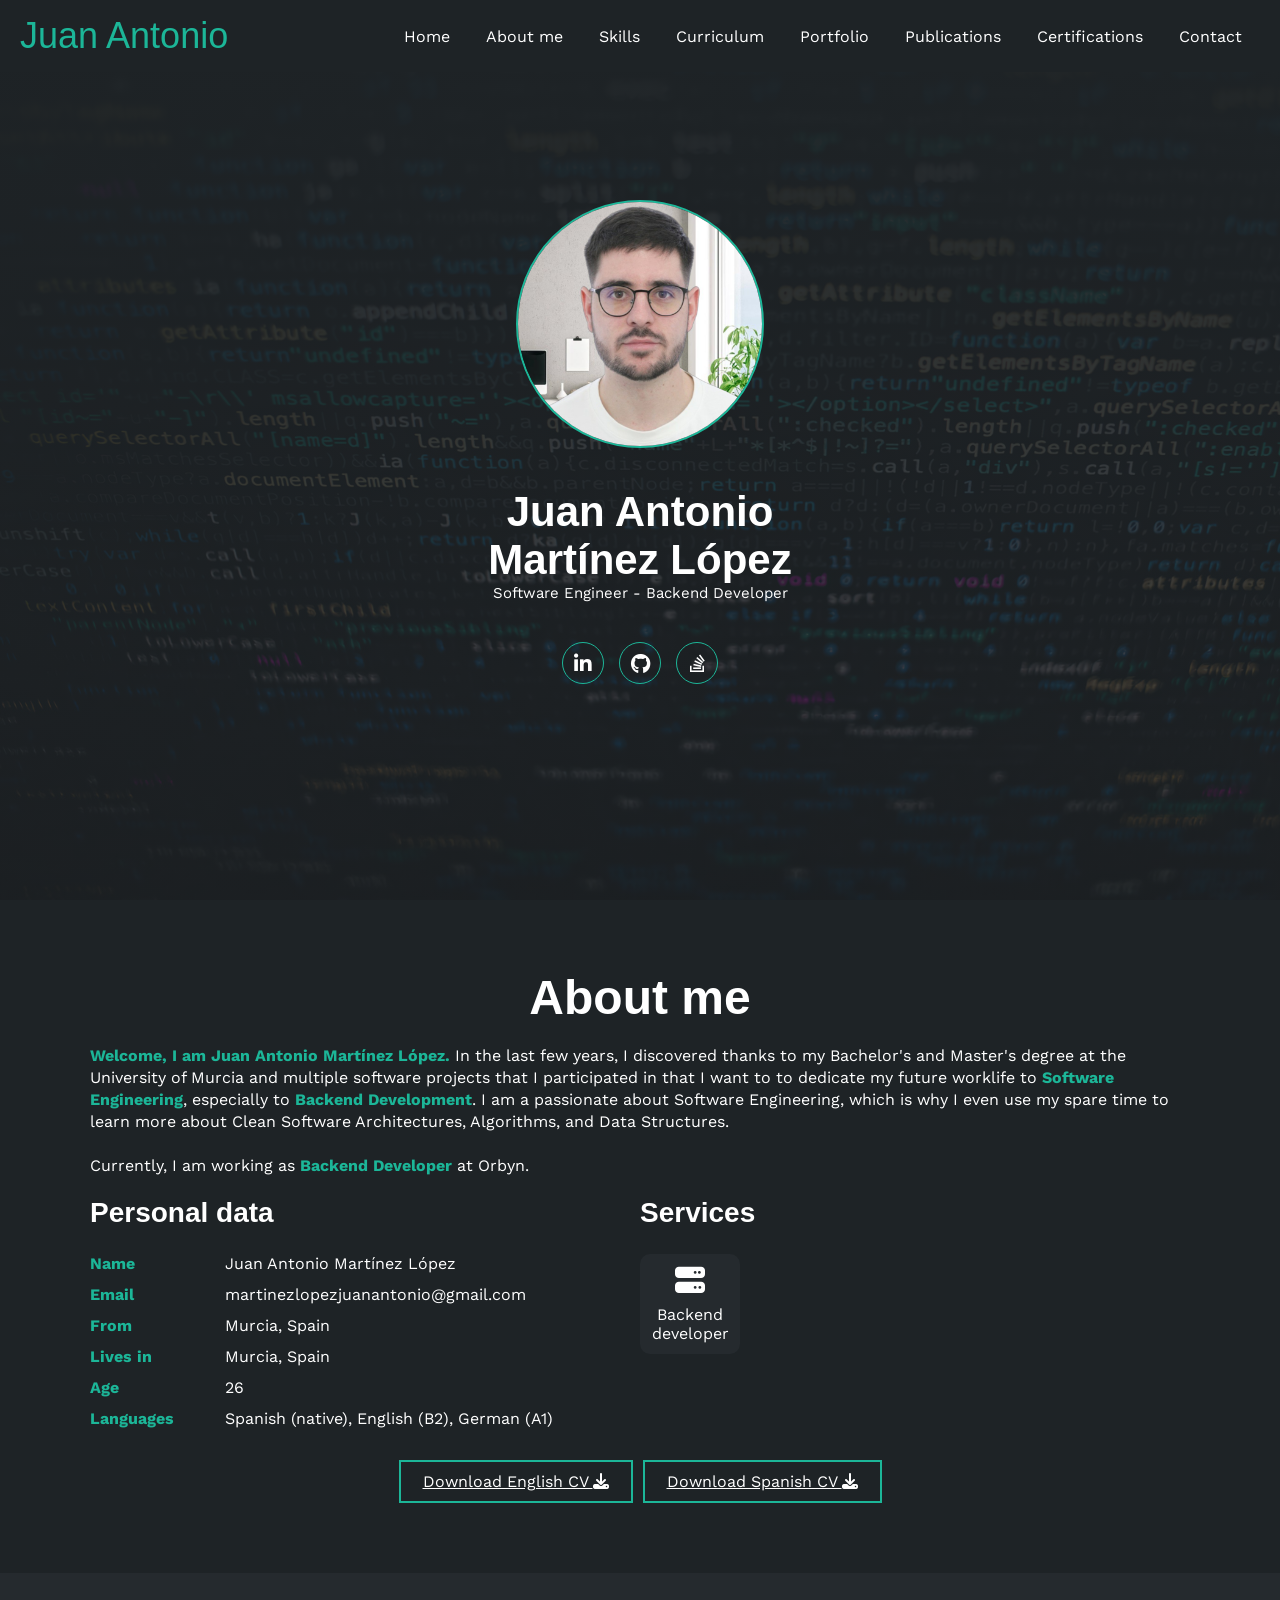
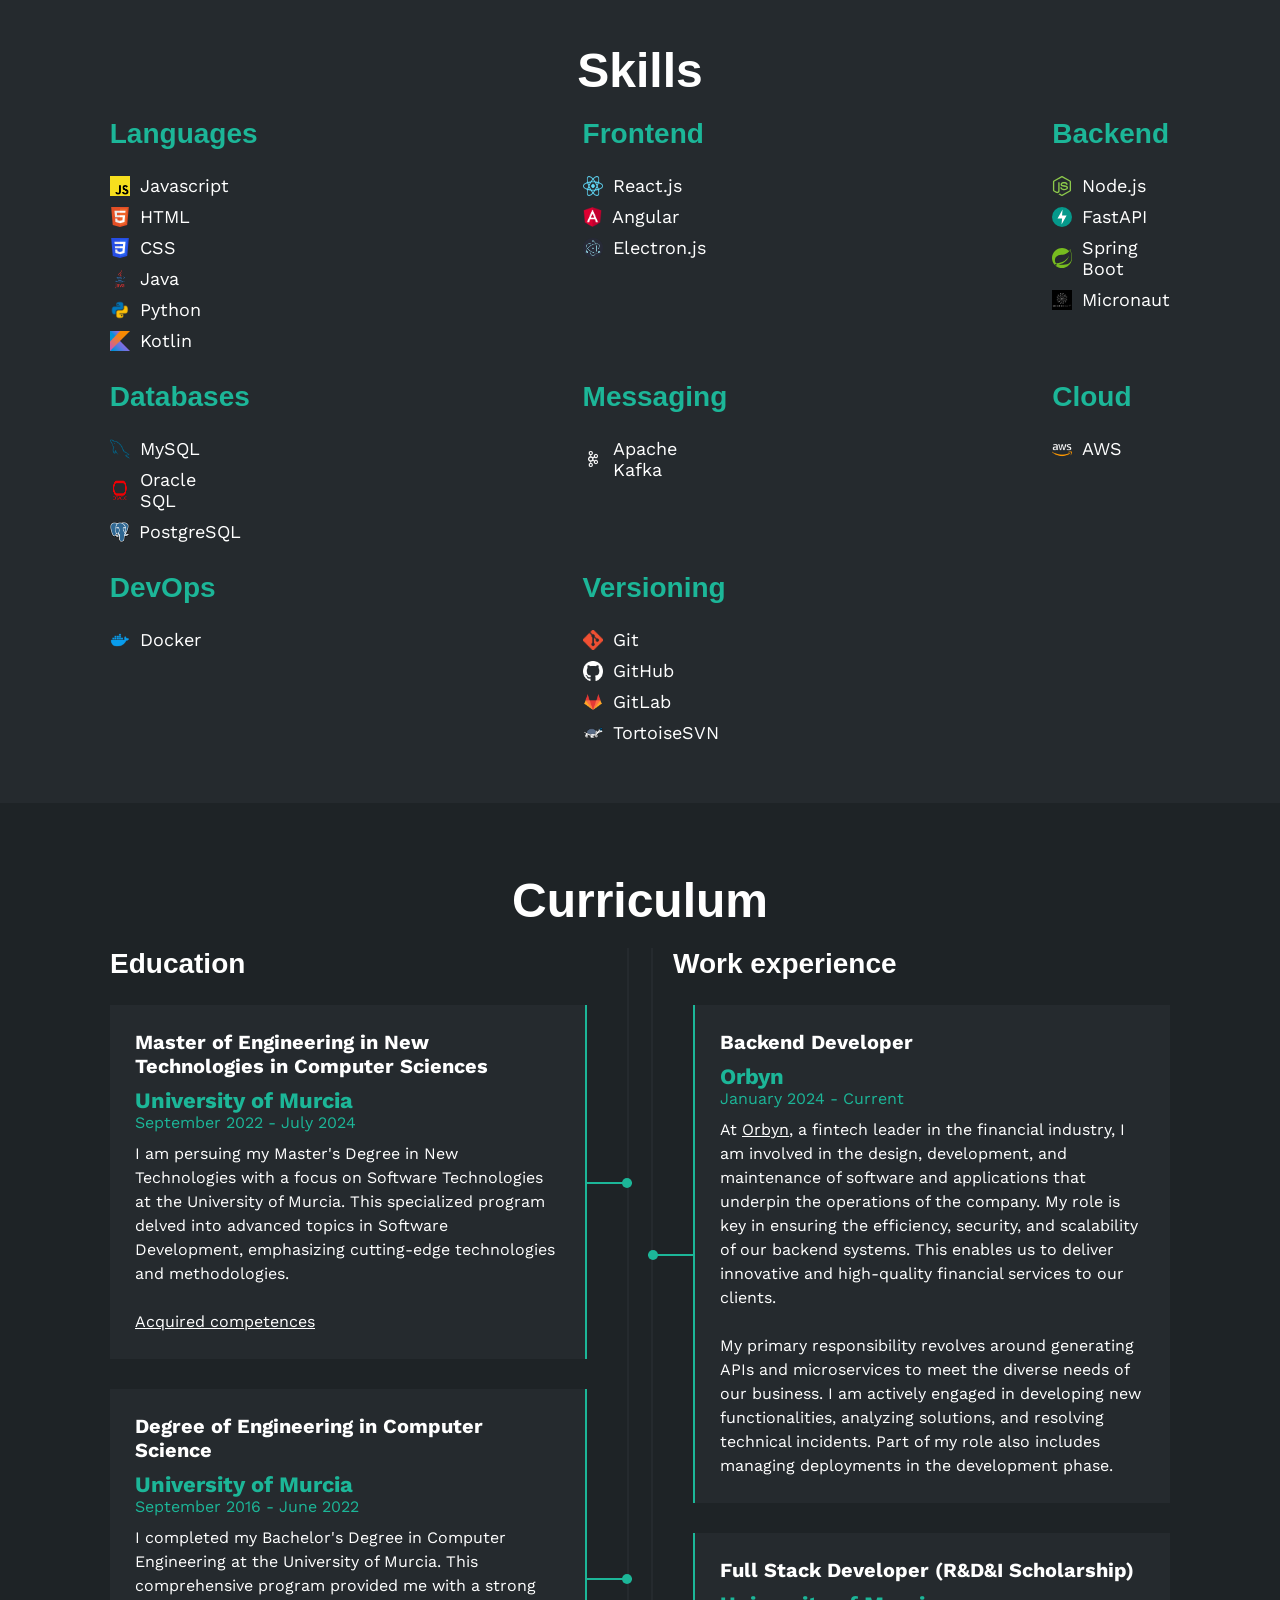
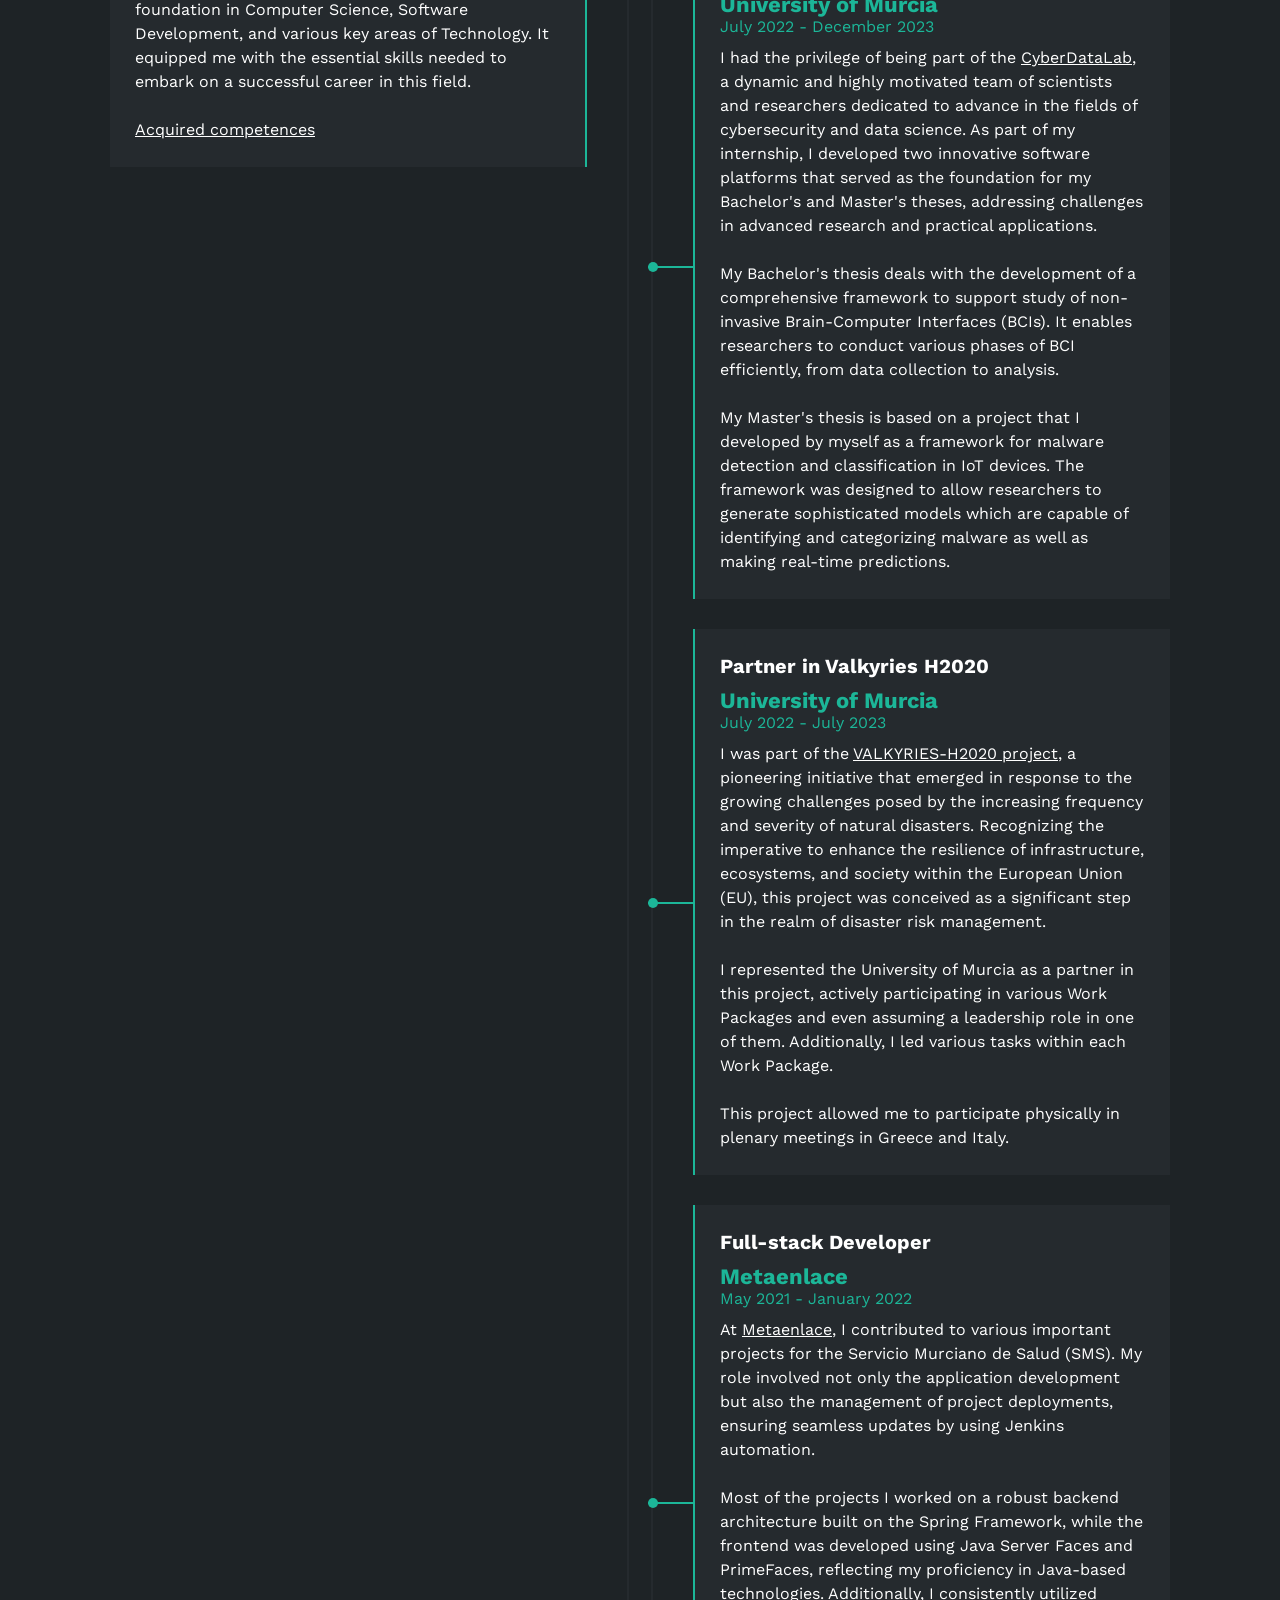
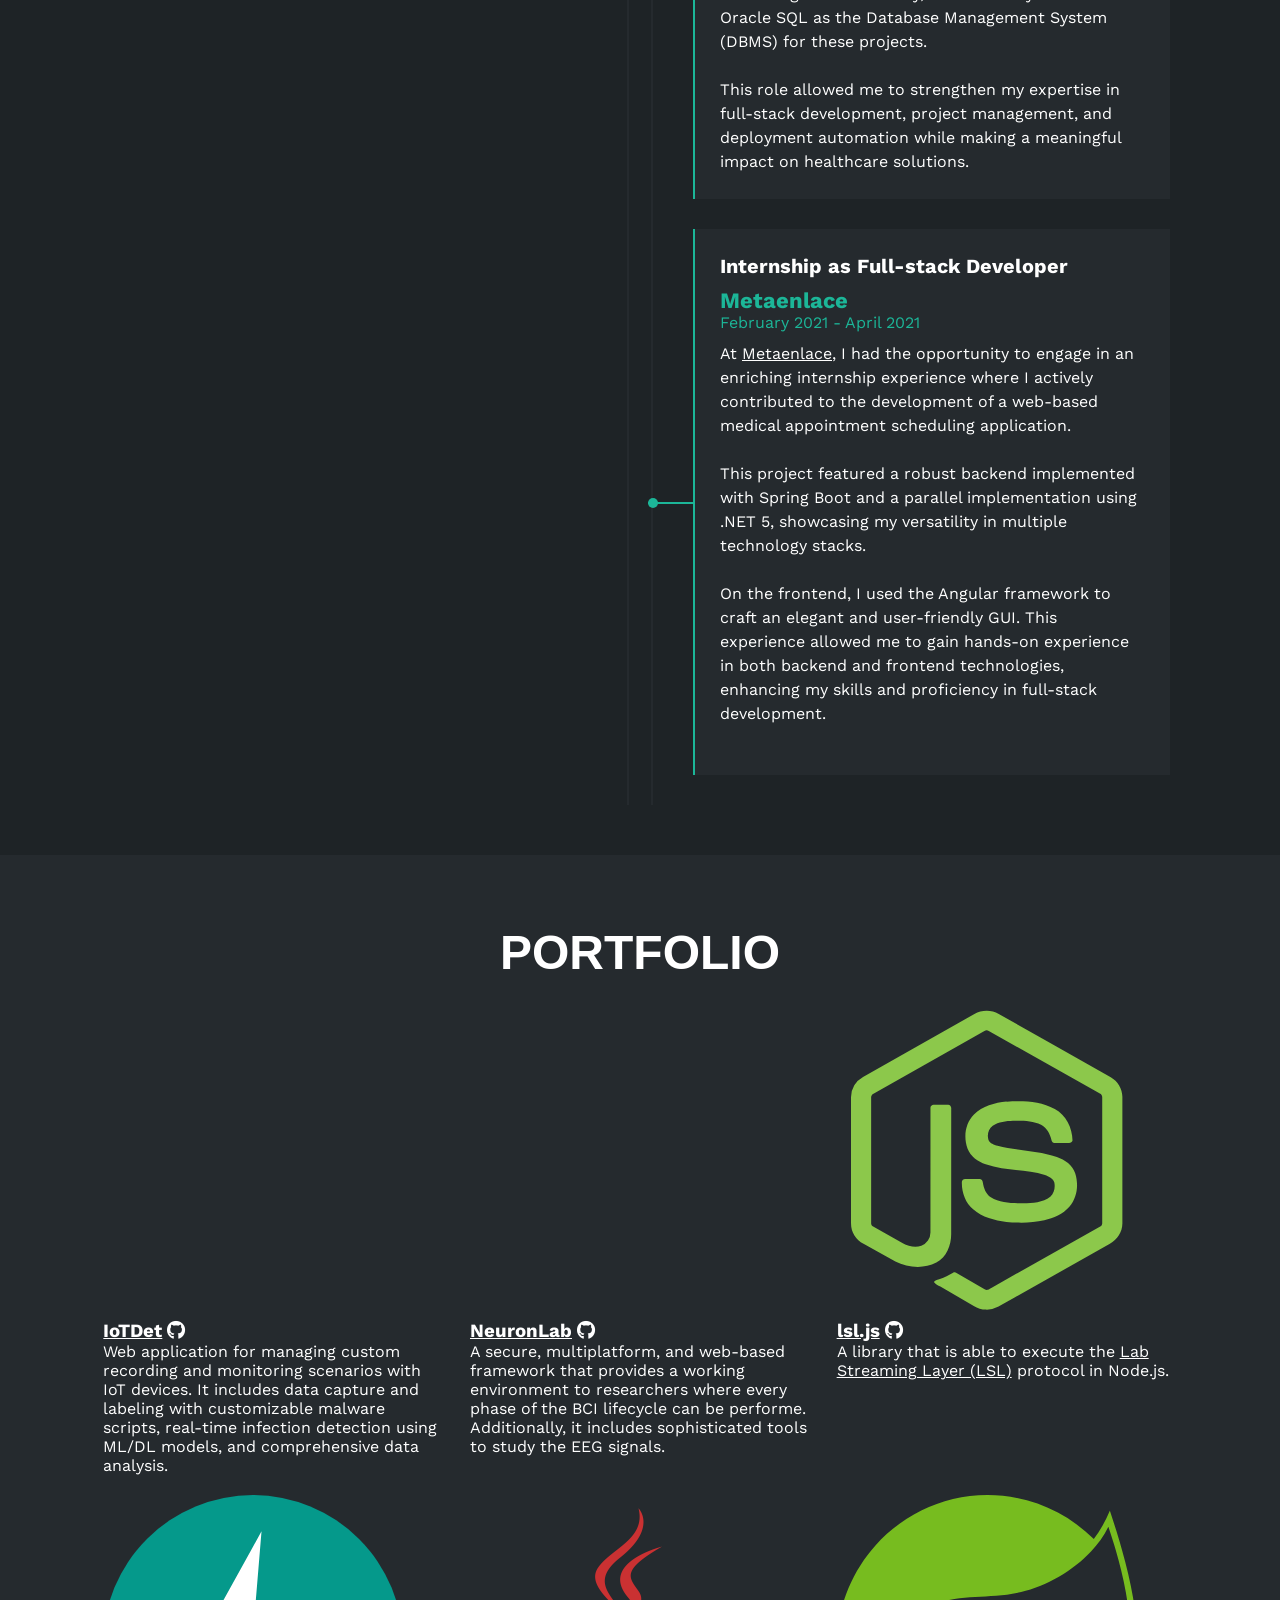
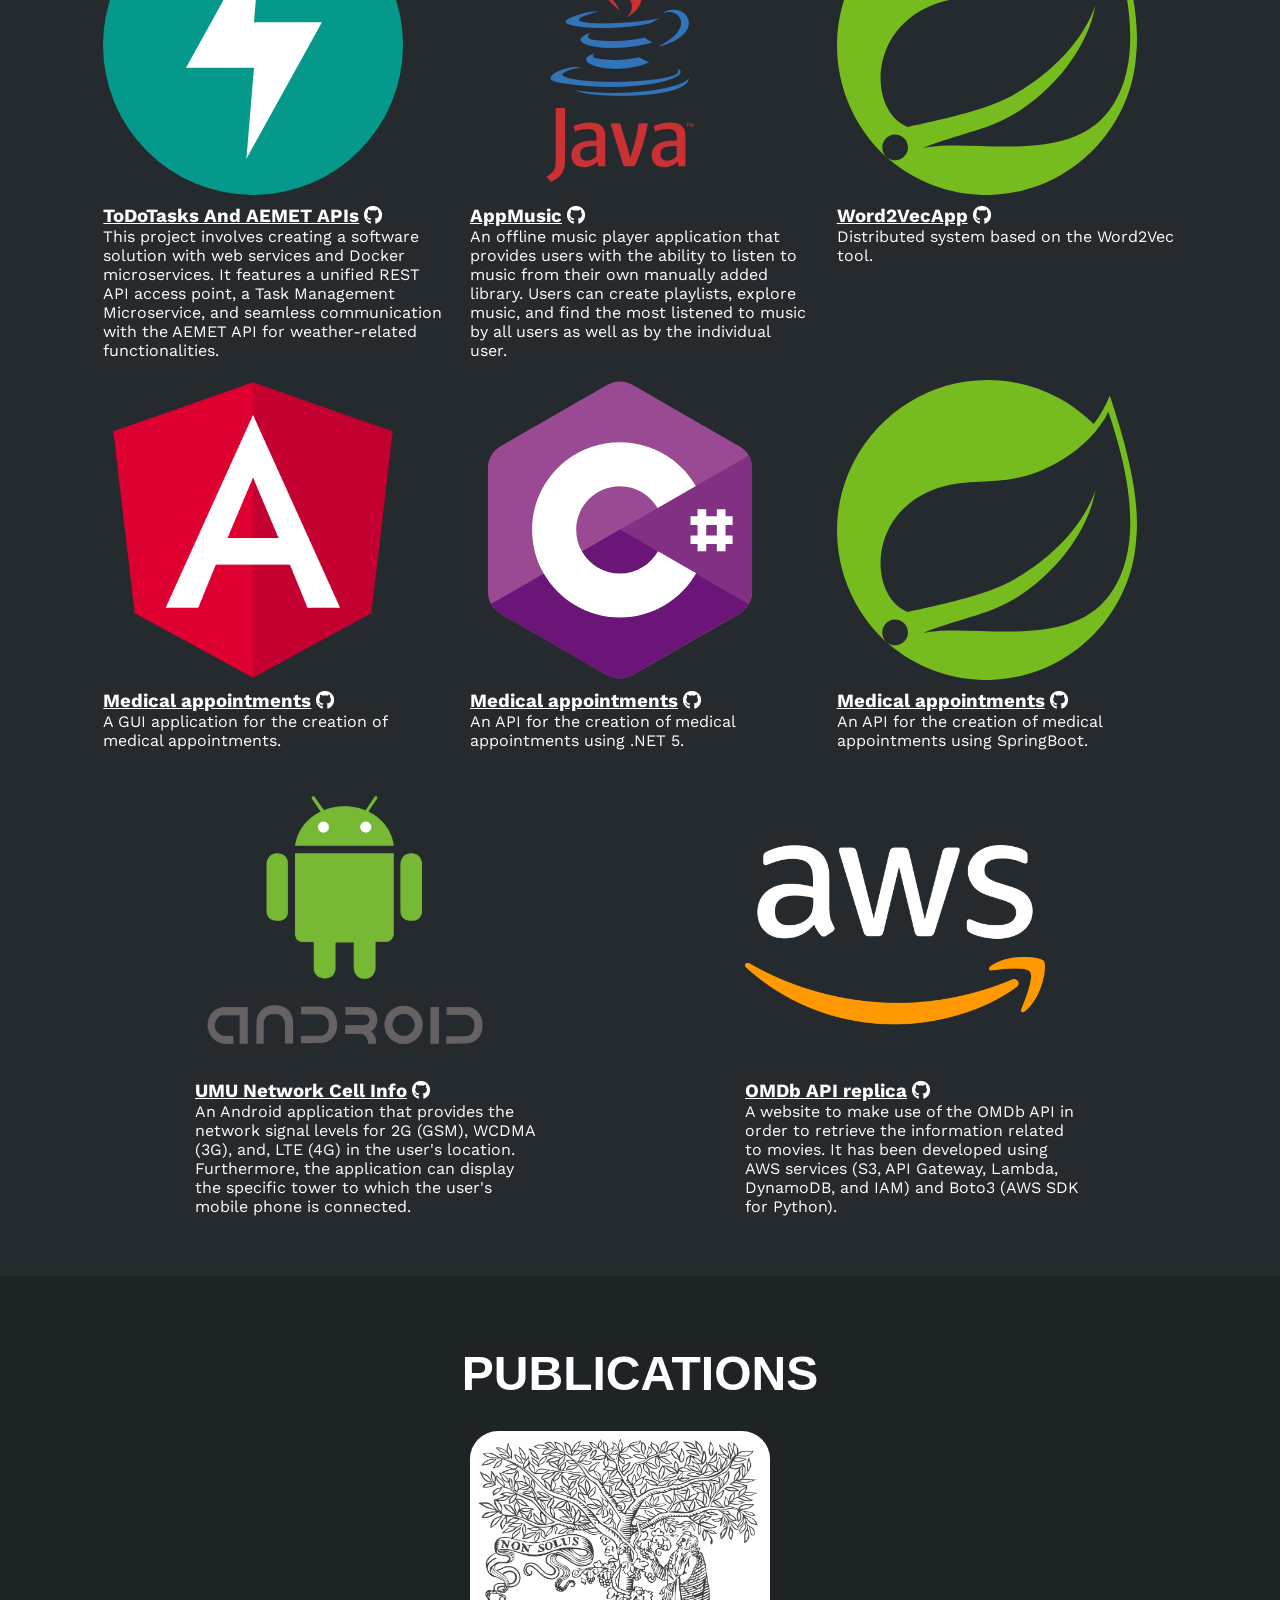
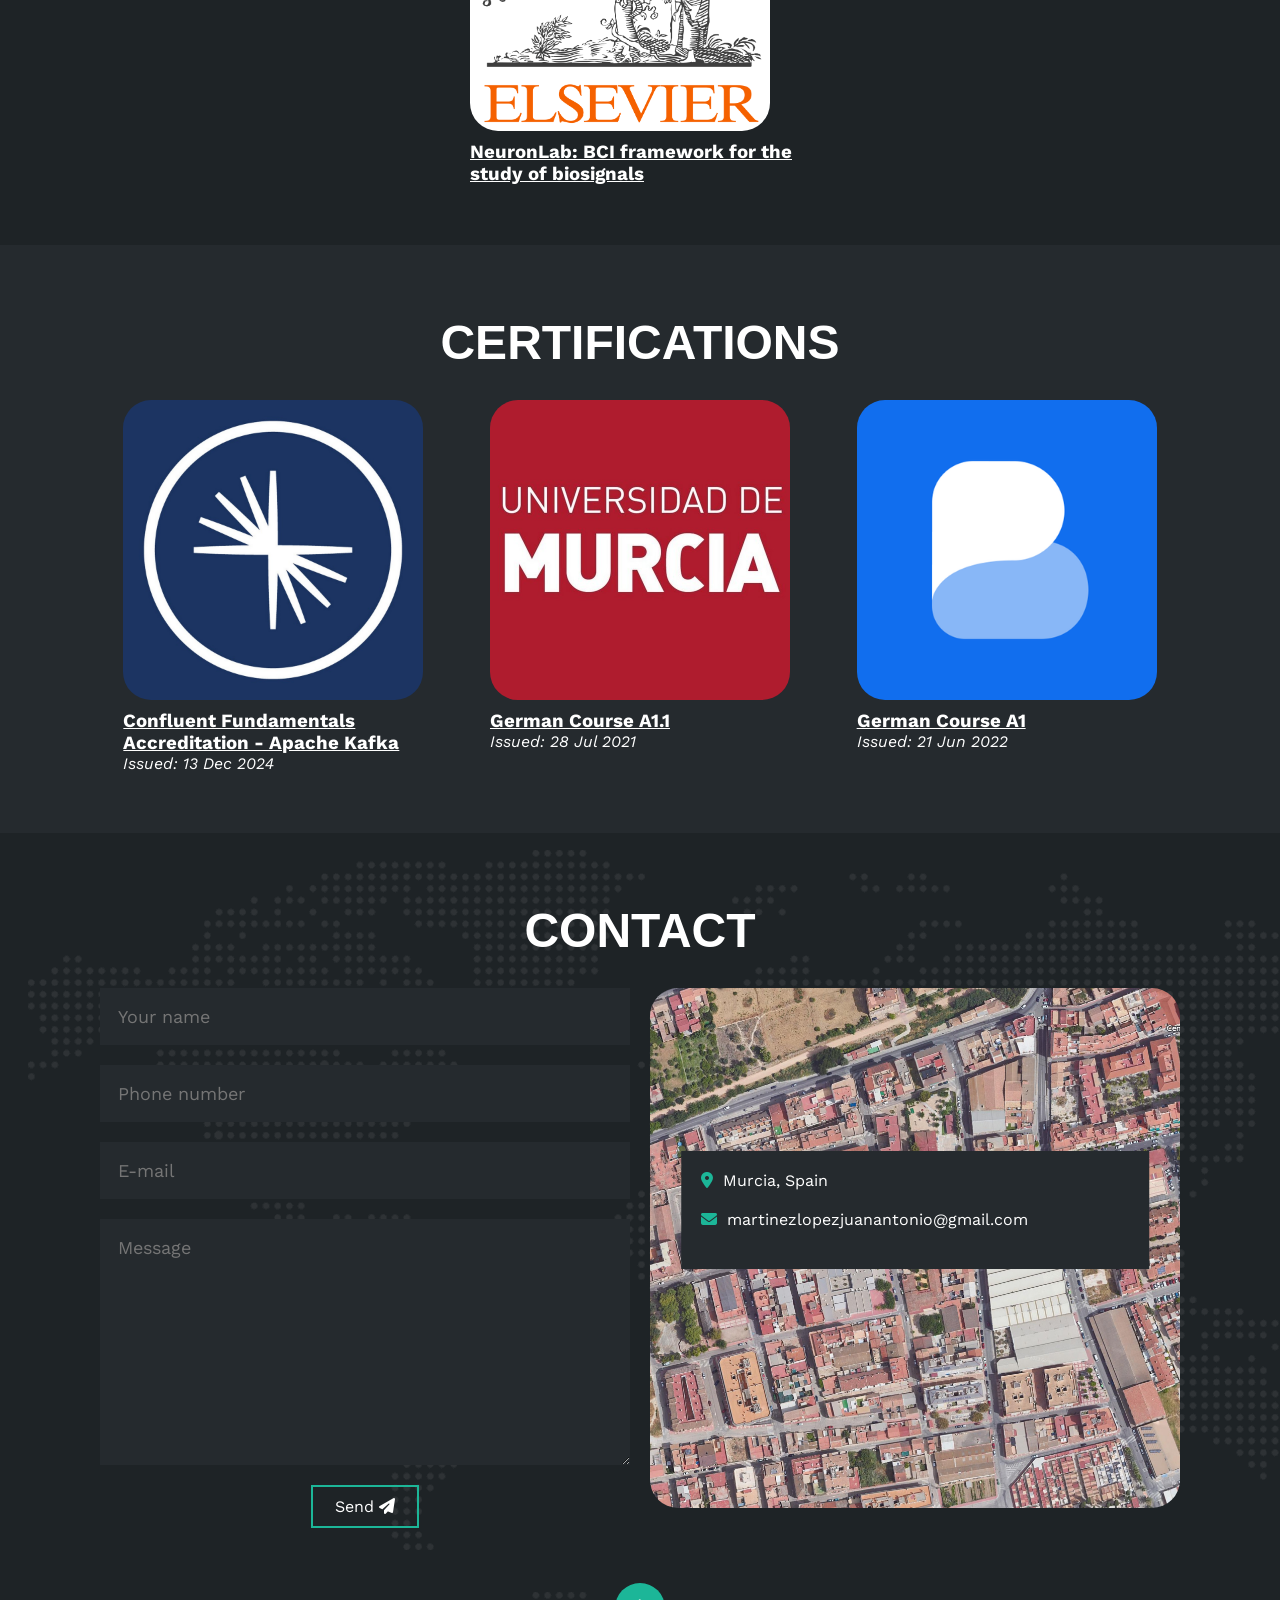
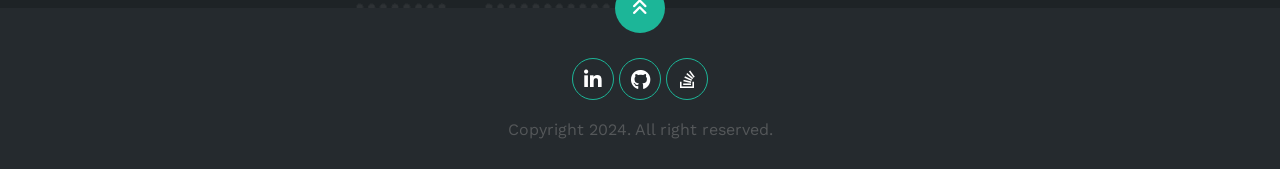
==== commit f77a9ee5: "updated" ====
--- a/index.html
+++ b/index.html
@@ -38,7 +38,7 @@
     <section id="home" class="inicio">
         <div class="contenido-banner">
             <div class="contenedor-img">
-                <img src="img/profile.png" alt="">
+                <img src="img/a2.jpeg" alt="">
             </div>
             <h1>Juan Antonio Martínez López</h1>
             <h2>Software Engineer - Backend Developer</h2>
@@ -168,27 +168,31 @@
                     </div>
                     
                 </div>
+                <div class="col">
+                <h3>Frontend</h3>
+                <div class="skill">
+                    <img src="img/react.png" alt="Icono">
+
+                    <span>React.js</span>
+                    
+                </div>
+                <div class="skill">
+                    <img src="img/angular.png" alt="Icono">
+
+                    <span>Angular</span>
+                    
+                </div>
+                <div class="skill">
+                    <img src="img/electrong.png" alt="Icono">
+
+                    <span>Electron.js</span>
+                    
+                </div>
+                </div>
                 <!-- Technical Skill -->
                 <div class="col">
-                    <h3>Frameworks</h3>
-                    <div class="skill">
-                        <img src="img/react.png" alt="Icono">
-
-                        <span>React.js</span>
-                        
-                    </div>
-                    <div class="skill">
-                        <img src="img/angular.png" alt="Icono">
-
-                        <span>Angular</span>
-                        
-                    </div>
-                    <div class="skill">
-                        <img src="img/electrong.png" alt="Icono">
-
-                        <span>Electron.js</span>
-                        
-                    </div>
+                    <h3>Backend</h3>
+                   
                     <div class="skill">
                         <img src="img/nodejs-icon.svg" alt="Icono">
 
--- a/estilo.css
+++ b/estilo.css
@@ -70,16 +70,17 @@
 /* SECCION I N I C I O */
 .inicio{
     background: linear-gradient(to top, rgba(30,35,38,.8), rgba(30,35,38,1)),
-    url(img/fondo.jpg);
+    url(img/fondo2.jpg);
     background-size: cover;
     height: 100vh;
     color: #fff;
     display: flex;
     align-items: center;
+    padding: 20vh;
+
 }
 .inicio .contenido-banner{
     padding: 20px;
-    background-color: #1e2326;
     max-width: 350px;
     margin: auto;
     text-align: center;
@@ -113,6 +114,7 @@
     line-height: 42px;
     margin: 40px 5px;
     font-size: 20px;
+    border-color: #1CB698;
     transition: .3s;
 }
 .inicio .contenido-banner .redes a:hover{
@@ -207,6 +209,8 @@
     color: #fff;
     position: relative;
     z-index: 10;
+    border-color: #1CB698;
+
 }
 .sobremi button .overlay{
     position: absolute;
@@ -226,6 +230,7 @@
     background-color: #252A2E;
     color: #fff;
     padding: 50px 20px;
+    display: flex;
 }
 
 .skills .contenido-seccion {
@@ -243,7 +248,8 @@
 .skills .fila {
     display: grid;
     grid-template-columns: repeat(3, 1fr); /* Tres columnas de igual ancho */
-    gap: 20px; /* Espaciado entre las columnas y las filas */
+    column-gap: 285px;
+    row-gap: 20px;
     justify-content: center; /* Centrado horizontal */
     align-items: start; 
 }
@@ -626,6 +632,8 @@
     color: #fff;
     position: relative;
     z-index: 10;
+    border-color: #1CB698;
+
 }
 .contacto button .overlay{
     position: absolute;
@@ -684,7 +692,8 @@
     width: 42px;
     height: 42px;
     line-height: 42px;
-    
+    border-color: #1CB698;
+
     font-size: 20px;
     transition: .3s;
 }
@@ -731,7 +740,7 @@
         padding: 10px 0;
     }
 }
-@media screen and (max-width:768px){
+@media screen and (max-width:1120px){
     .sobremi .fila{
         display: block;
     }
@@ -779,7 +788,7 @@
     }
 
 }
-@media (max-width: 480px) {
+@media (max-width: 678px) {
     .skills .fila {
         justify-content: center; /* Centrado horizontal */
         grid-template-columns: 1fr; /* Una columna en pantallas pequeñas */
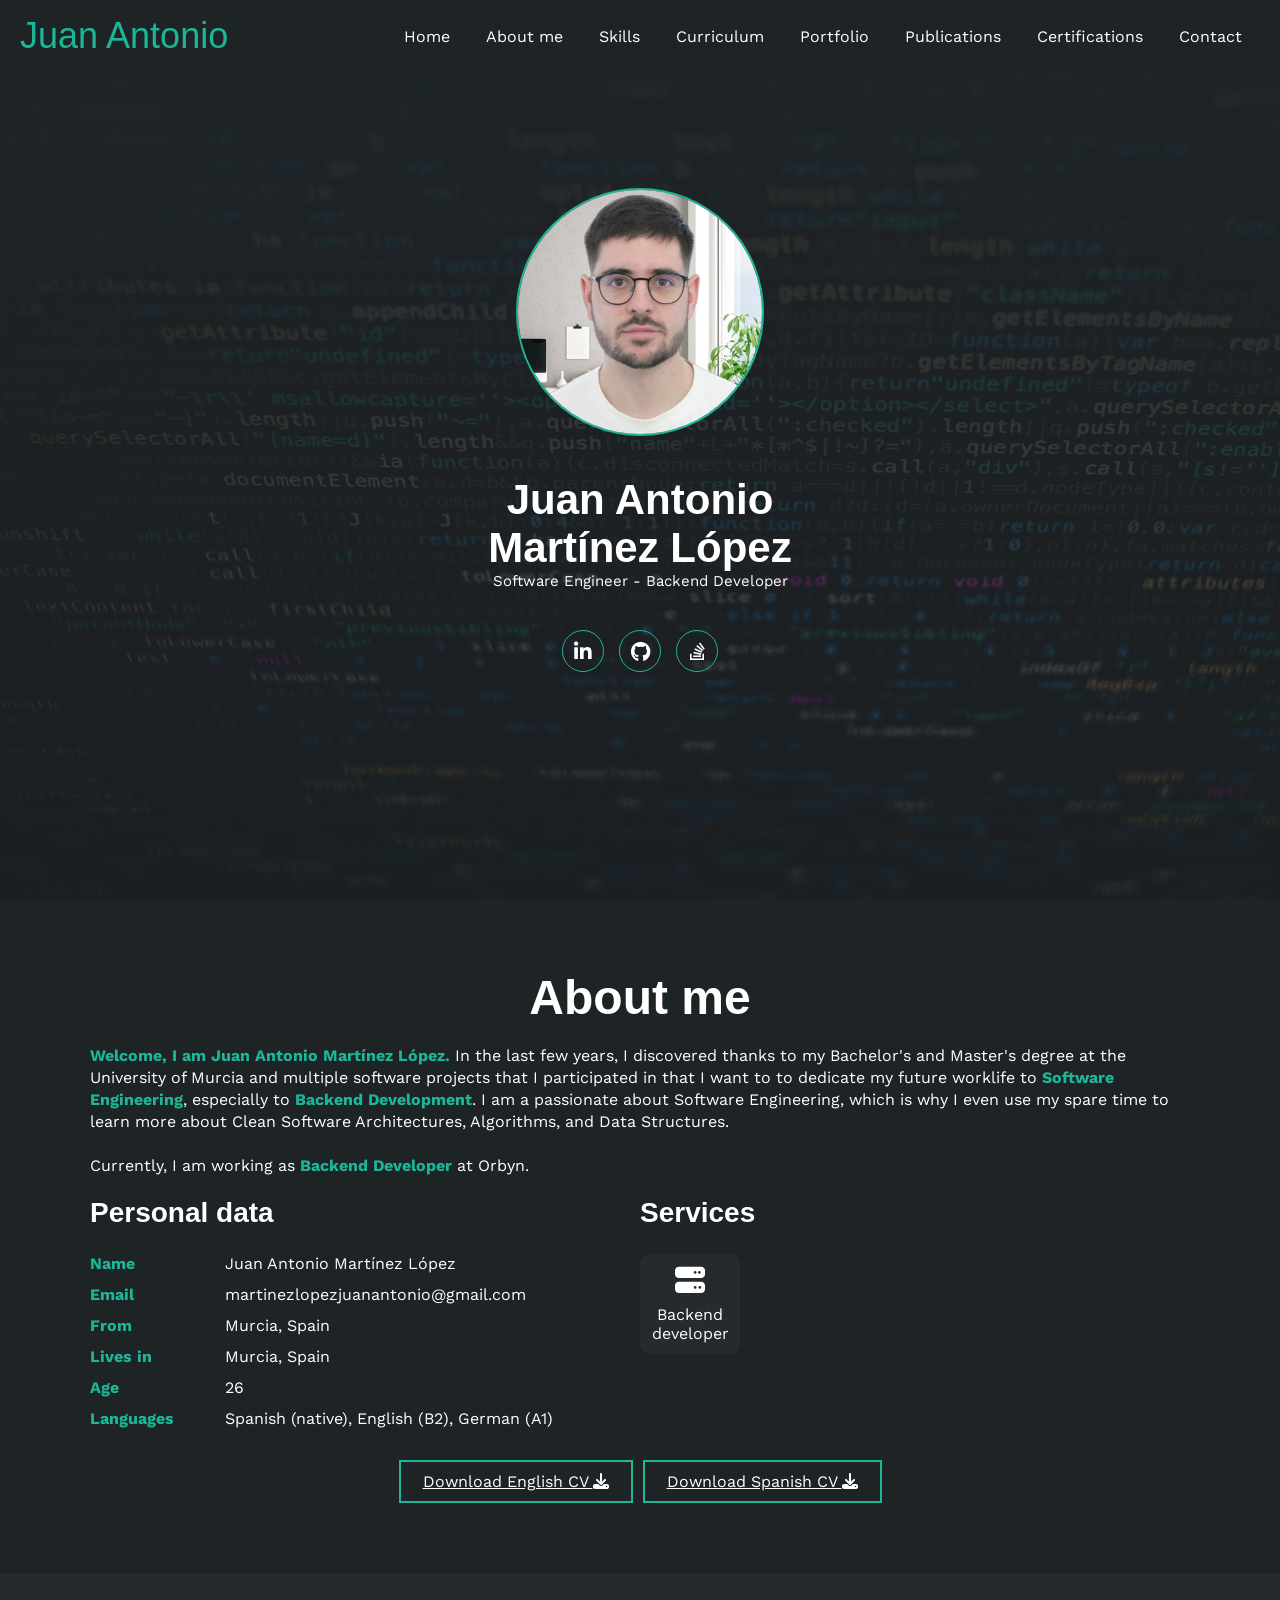
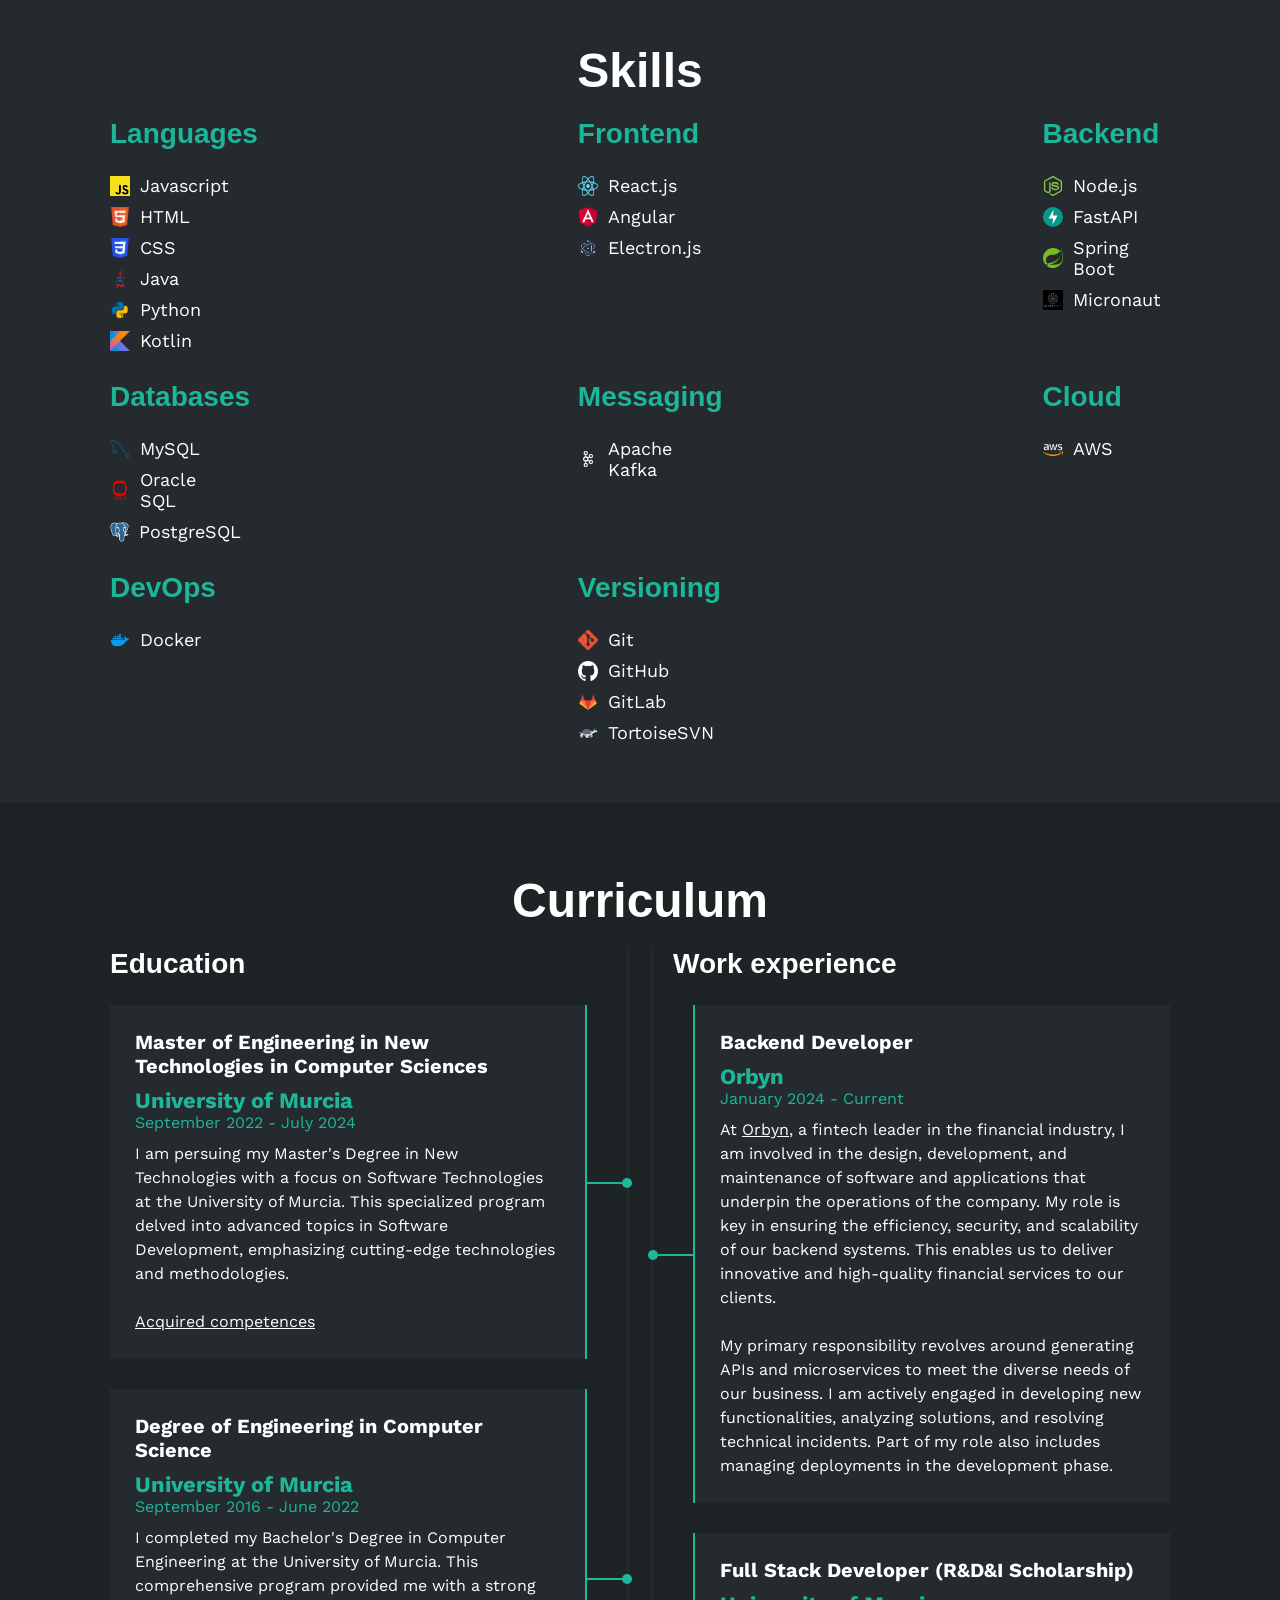
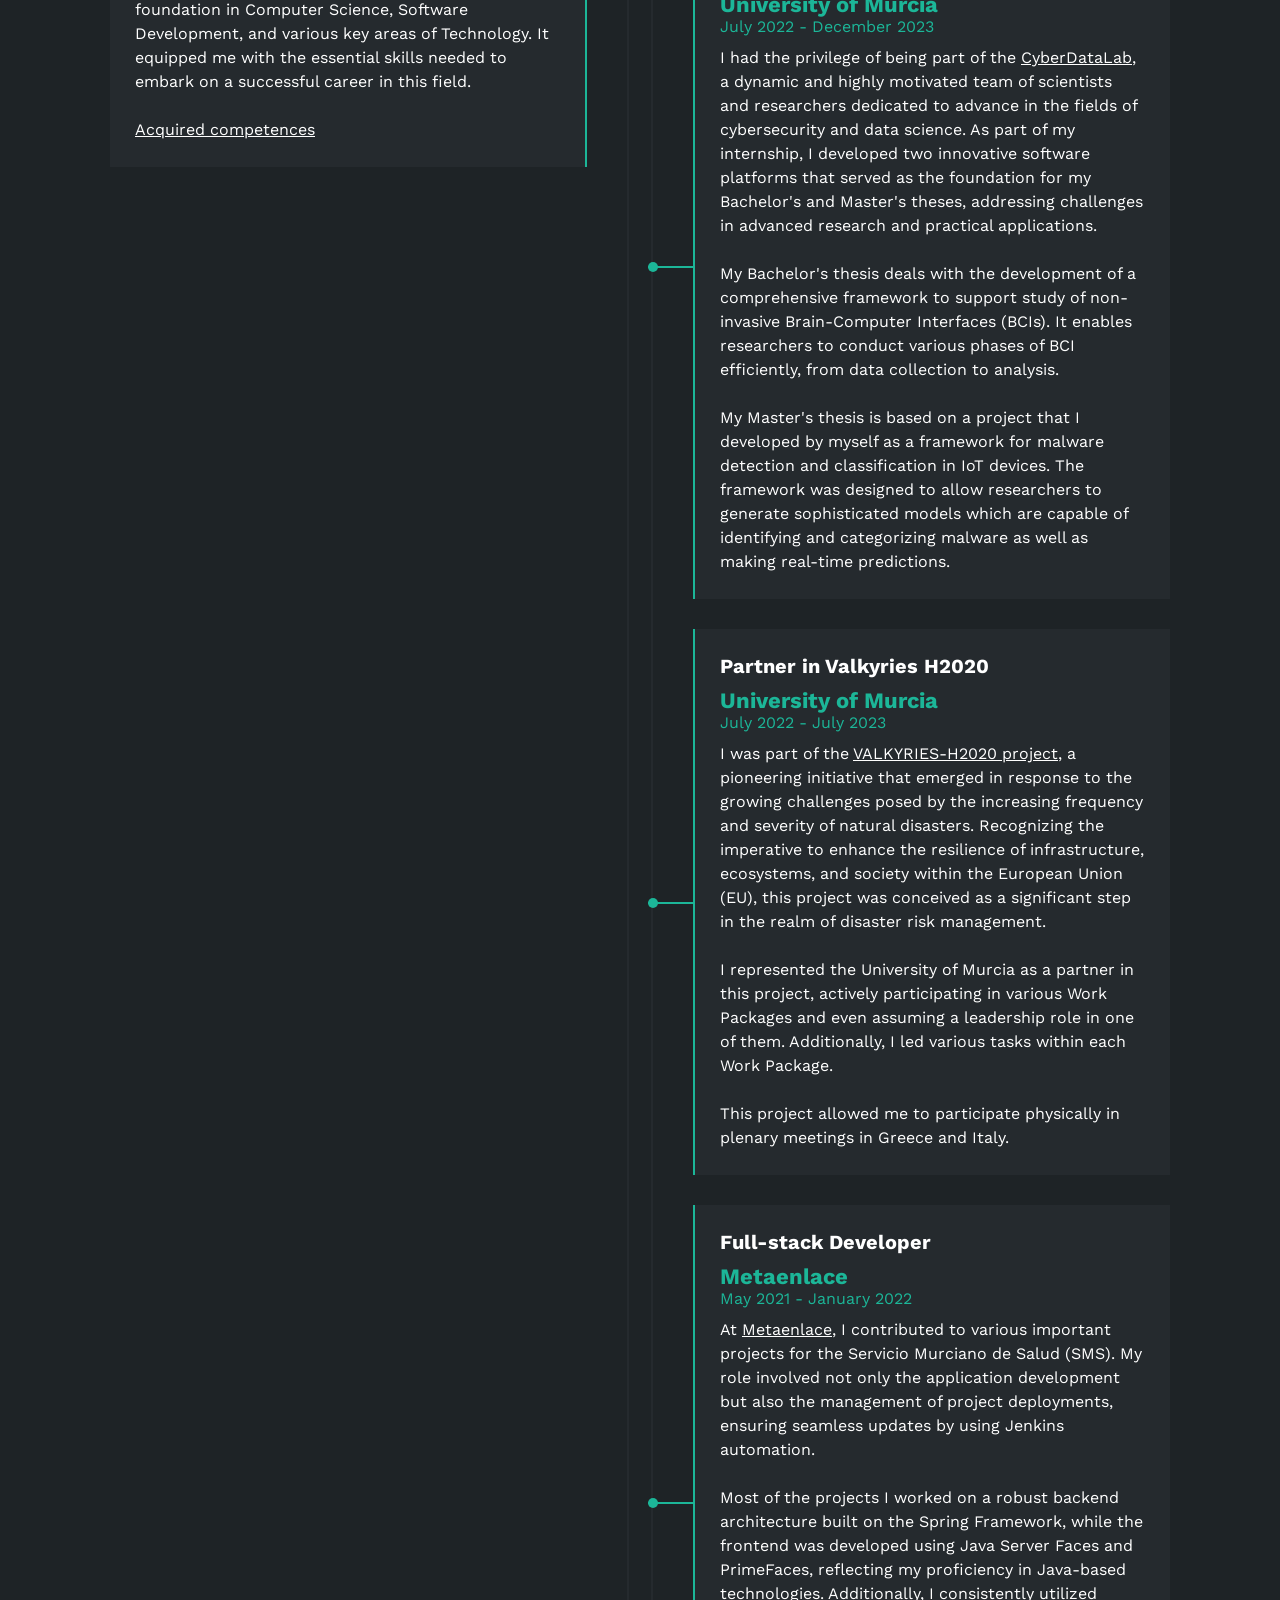
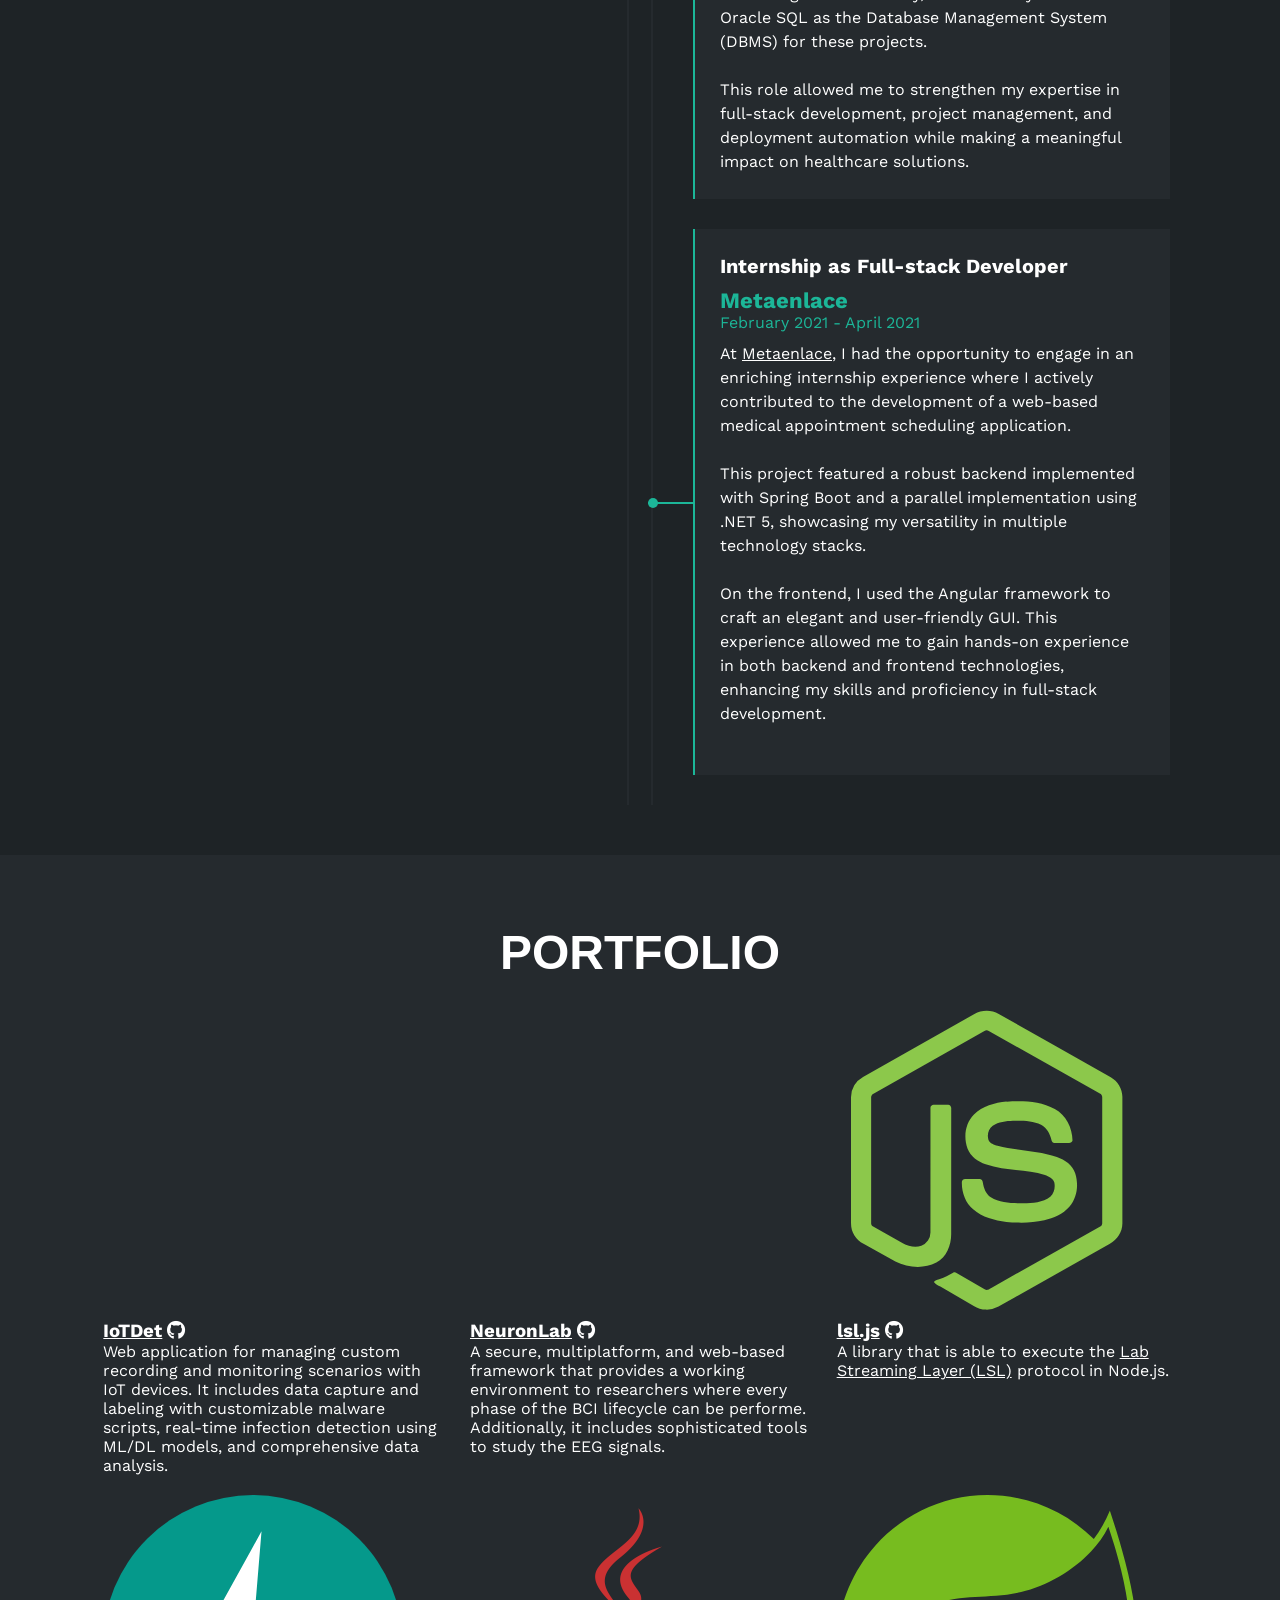
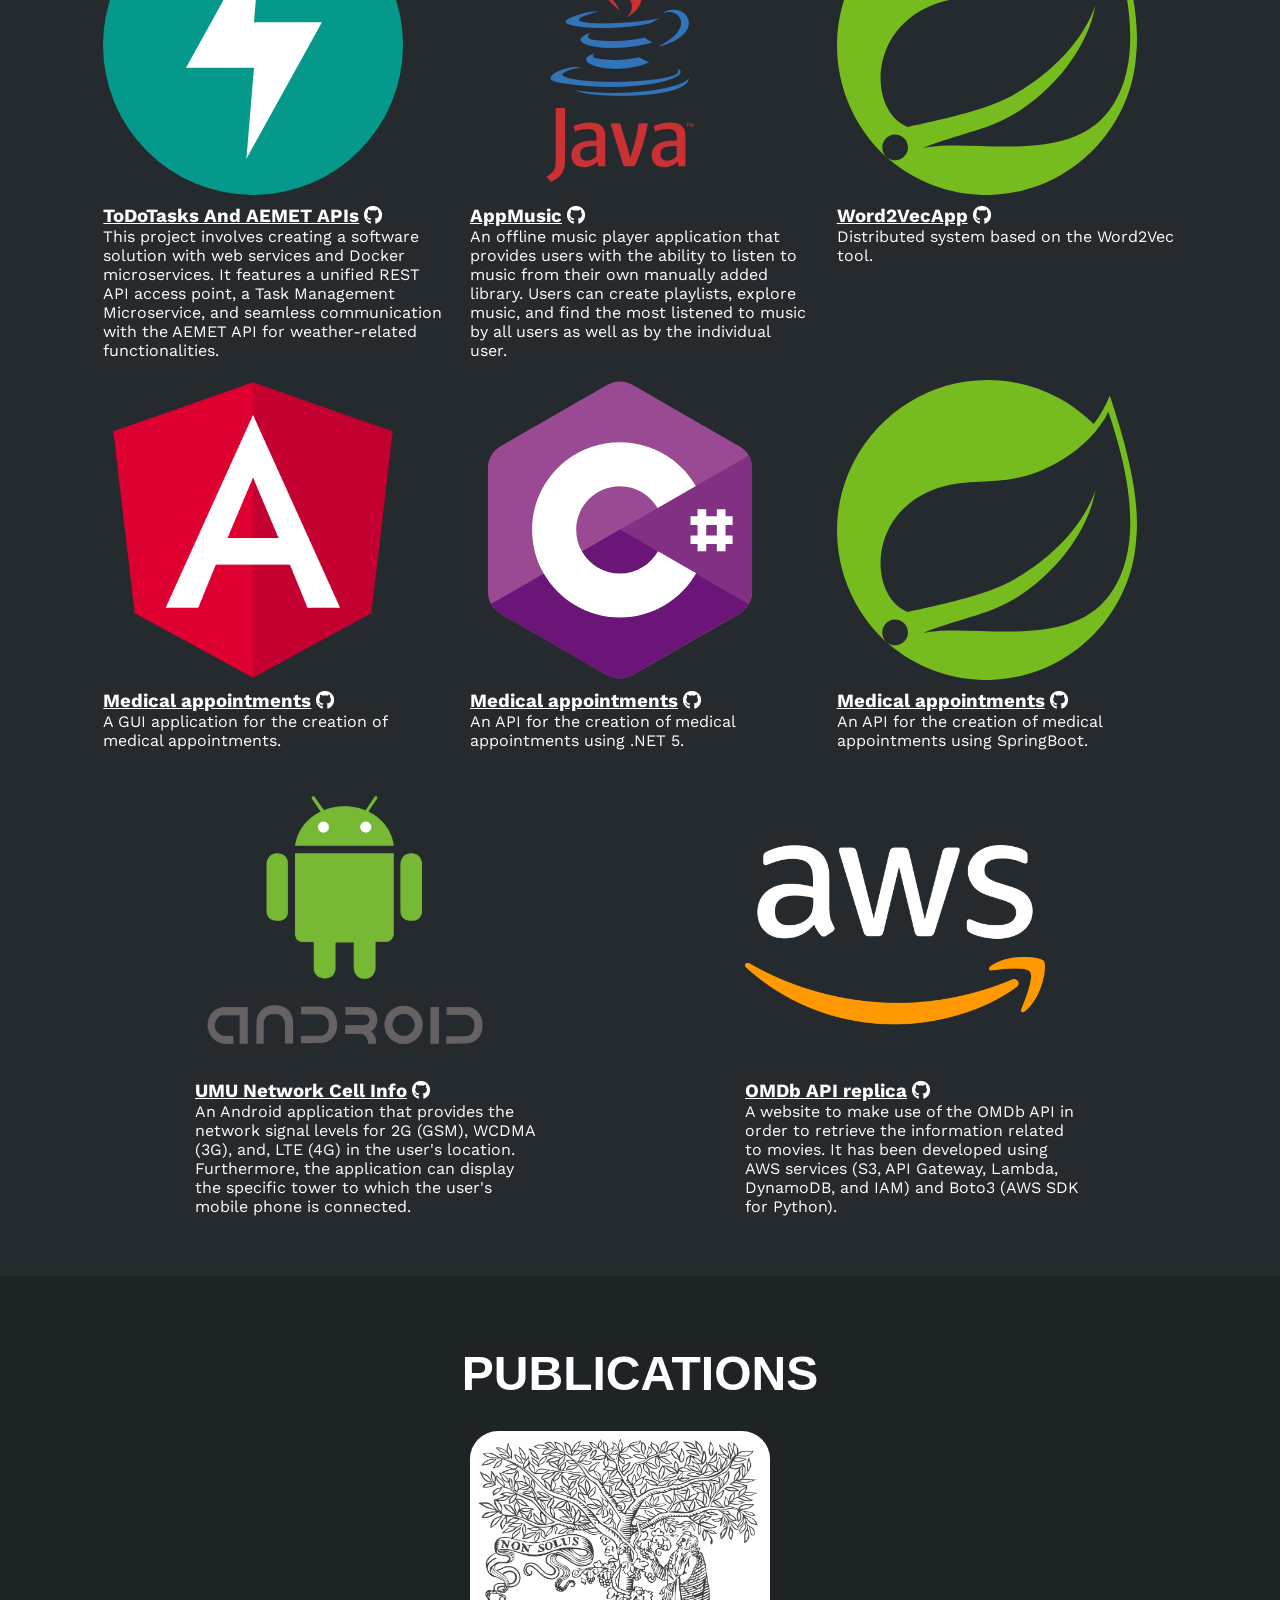
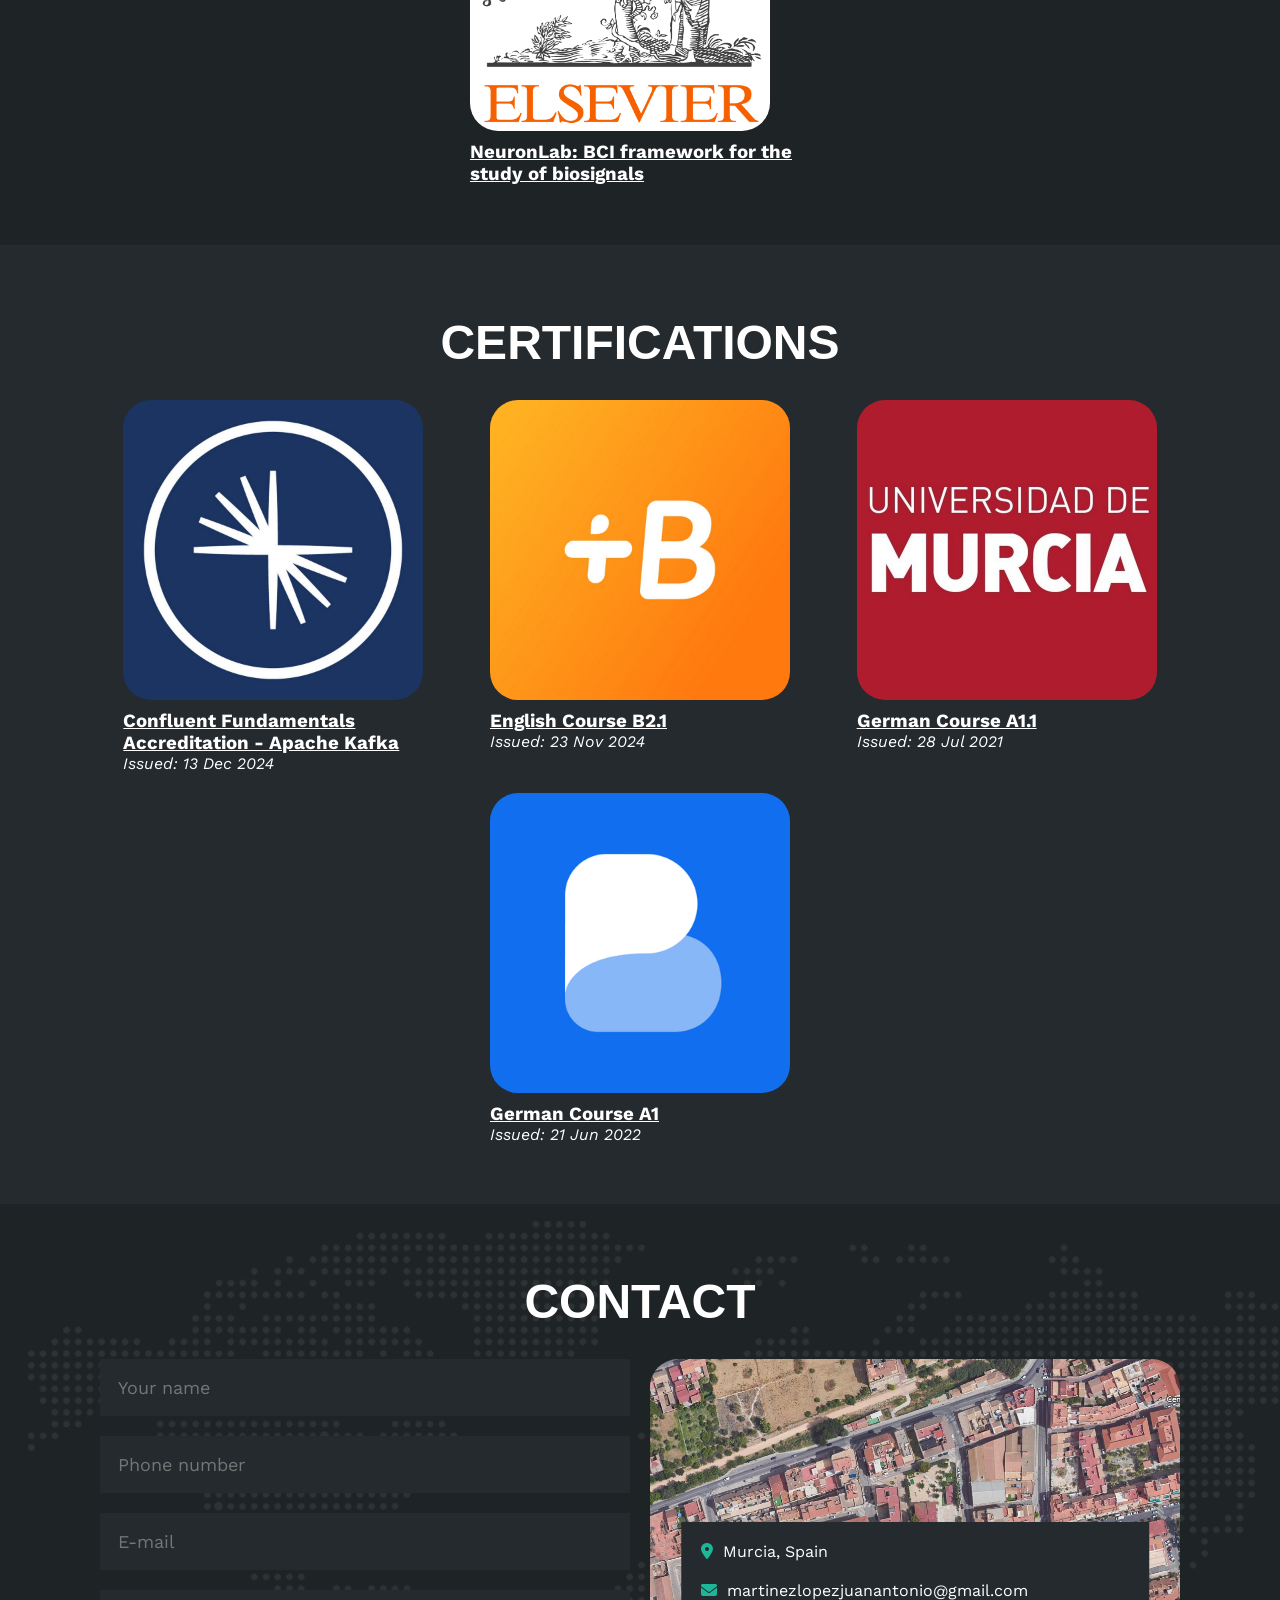
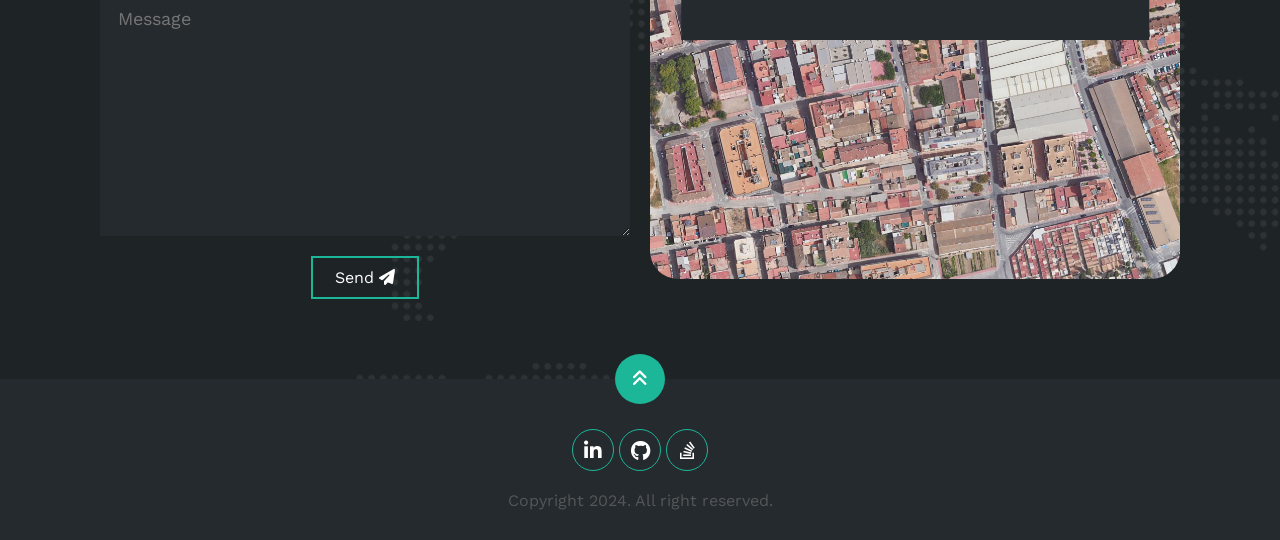
==== commit edaeb3bd: "updated" ====
--- a/index.html
+++ b/index.html
@@ -107,13 +107,13 @@
                 </div>
             </div>
             <div style="display: flex; justify-content: center; align-items: center; gap: 10px;">
-                <a href="CV___English.pdf" download>
+                <a href="pdf/CV___English.pdf" download>
                     <button>
                       Download English CV <i class="fa-solid fa-download"></i>
                       <span class="overlay"></span>
                     </button>
                   </a>
-                  <a href="CV__Spanish.pdf" download>
+                  <a href="pdf/CV__Spanish.pdf" download>
                     <button>
                       Download Spanish CV <i class="fa-solid fa-download"></i>
                       <span class="overlay"></span>
@@ -537,7 +537,7 @@
                     
                     <img src="img/elsevier.png" alt="" style="background-color: white;">
                     <div class="overlay">
-                        <h3><a href="neuronlab.pdf" target="_blank">NeuronLab: BCI framework for the study of biosignals</a></h3>
+                        <h3><a href="pdf/neuronlab.pdf" target="_blank">NeuronLab: BCI framework for the study of biosignals</a></h3>
                     </div>
                 </div>                
                 
@@ -561,9 +561,18 @@
                     </div>
                     <div class="proyecto">
                         
+                        <img src="img/babbel.jpg" alt="">
+                        <div class="overlay">
+                            <h3><a href="pdf/english_babbel.pdf" target="_blank">English Course B2.1</a></h3>
+                            <p style="font-style: italic;">Issued: 23 Nov 2024</p>
+                            </a></p>
+                        </div>
+                    </div>
+                    <div class="proyecto">
+                        
                         <img src="img/umu.jpg" alt="">
                         <div class="overlay">
-                            <h3><a href="https://drive.google.com/file/d/1LPrSLD-vWOU7LvsMqyySKsWNQIVE-aub/view" target="_blank">German Course A1.1</a></h3>
+                            <h3><a href="pdf/aleman_umu.pdf" target="_blank">German Course A1.1</a></h3>
                             <p style="font-style: italic;">Issued: 28 Jul 2021</p>
                             </a></p>
                         </div>
@@ -572,7 +581,7 @@
                         
                         <img src="img/busuu.png" alt="">
                         <div class="overlay">
-                            <h3><a href="https://api.busuu.com/anon/certificates/098a8d86154ef50bbf9169d97b65fb6a?lang=en" target="_blank">German Course A1</a></h3>
+                            <h3><a href="pdf/aleman_busuu.pdf" target="_blank">German Course A1</a></h3>
                             <p style="font-style: italic;">Issued: 21 Jun 2022</p>
                             </a></p>
                         </div>
--- a/estilo.css
+++ b/estilo.css
@@ -76,7 +76,6 @@
     color: #fff;
     display: flex;
     align-items: center;
-    padding: 20vh;
 
 }
 .inicio .contenido-banner{
@@ -230,7 +229,6 @@
     background-color: #252A2E;
     color: #fff;
     padding: 50px 20px;
-    display: flex;
 }
 
 .skills .contenido-seccion {
@@ -248,7 +246,7 @@
 .skills .fila {
     display: grid;
     grid-template-columns: repeat(3, 1fr); /* Tres columnas de igual ancho */
-    column-gap: 285px;
+    column-gap: 280px;
     row-gap: 20px;
     justify-content: center; /* Centrado horizontal */
     align-items: start; 
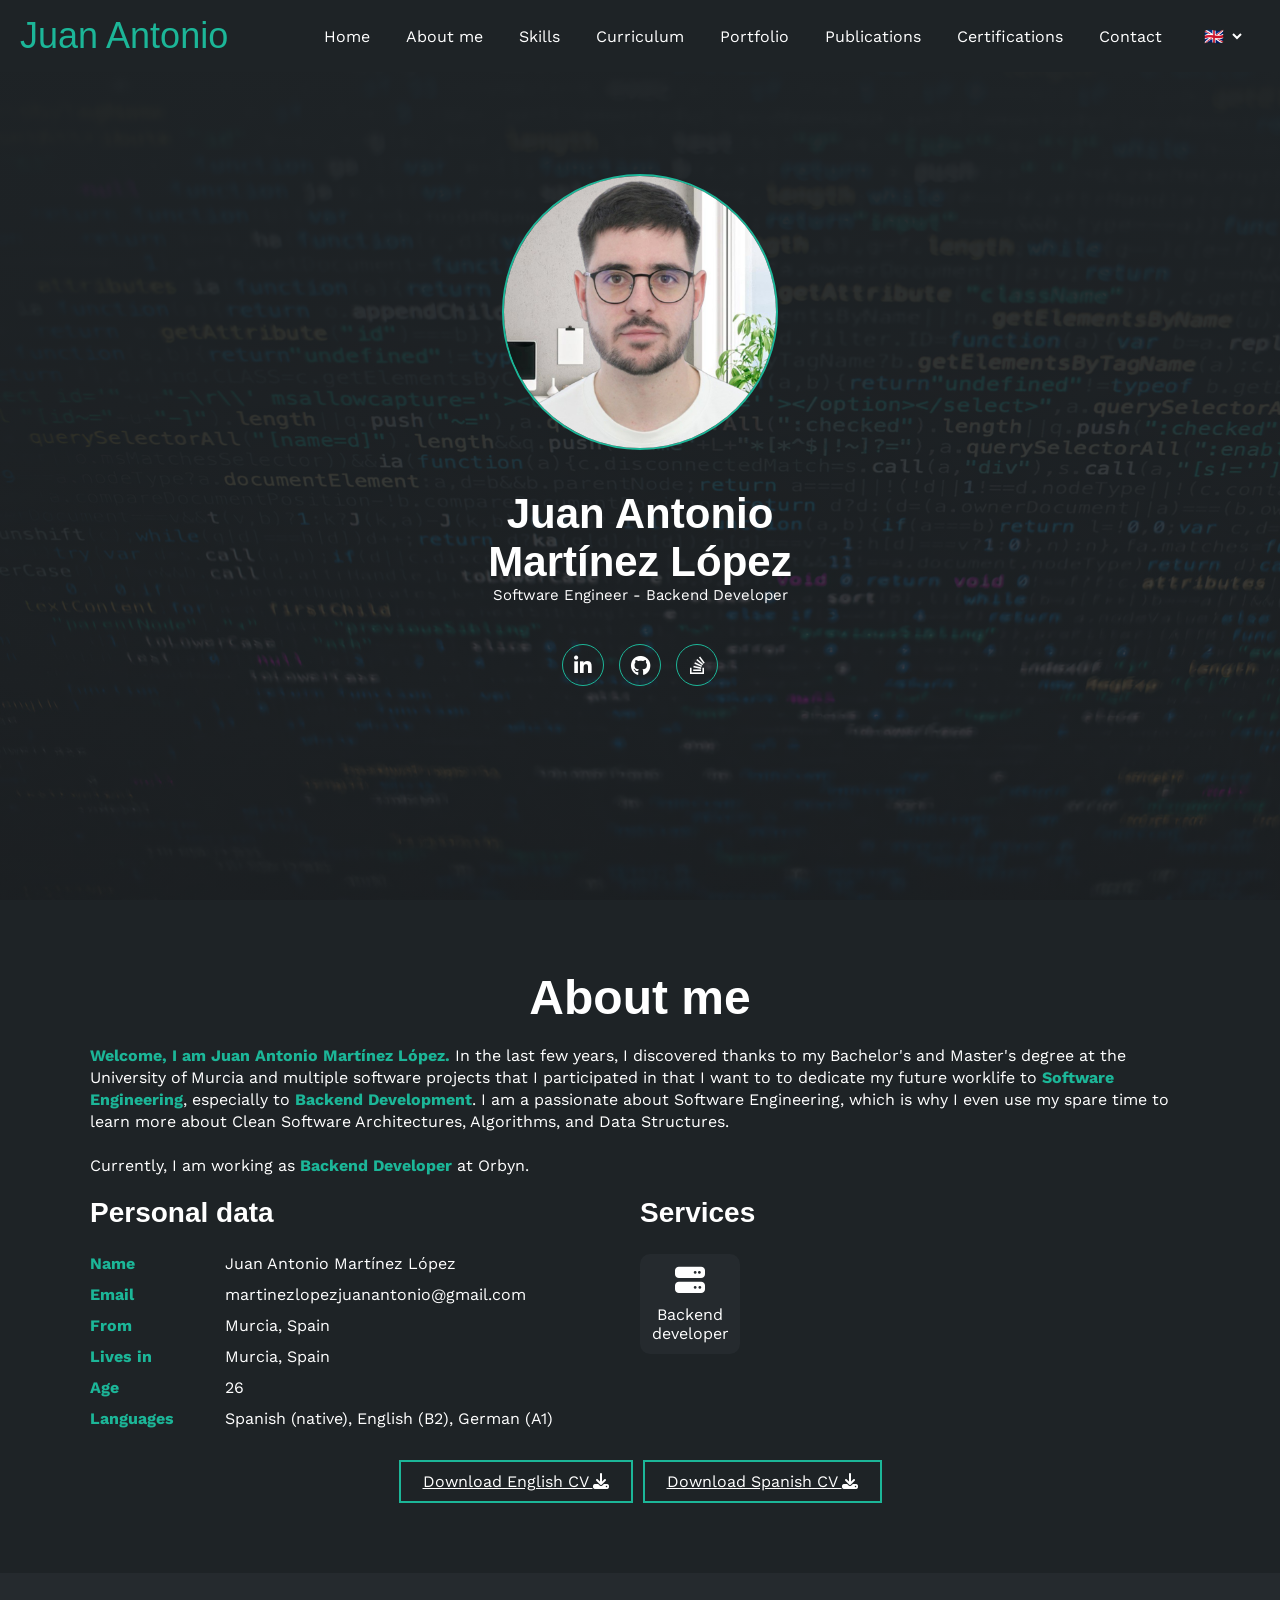
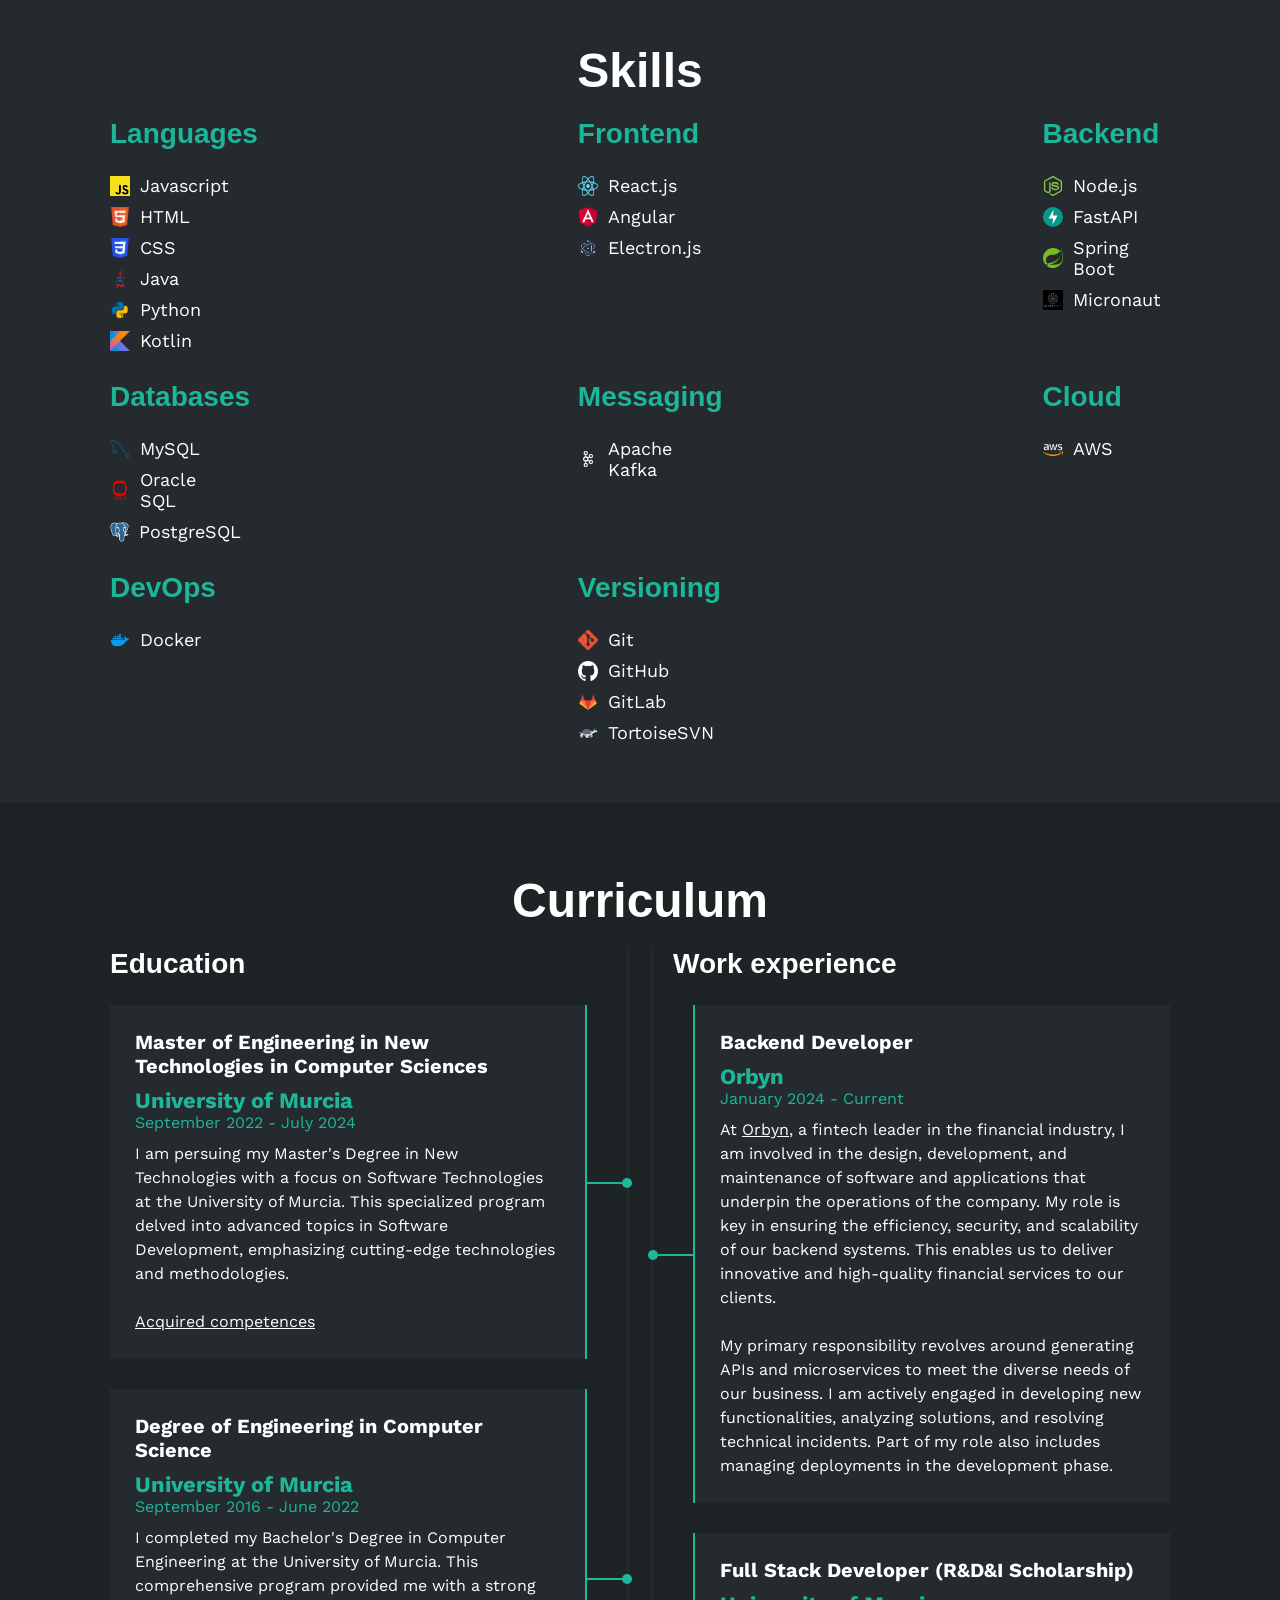
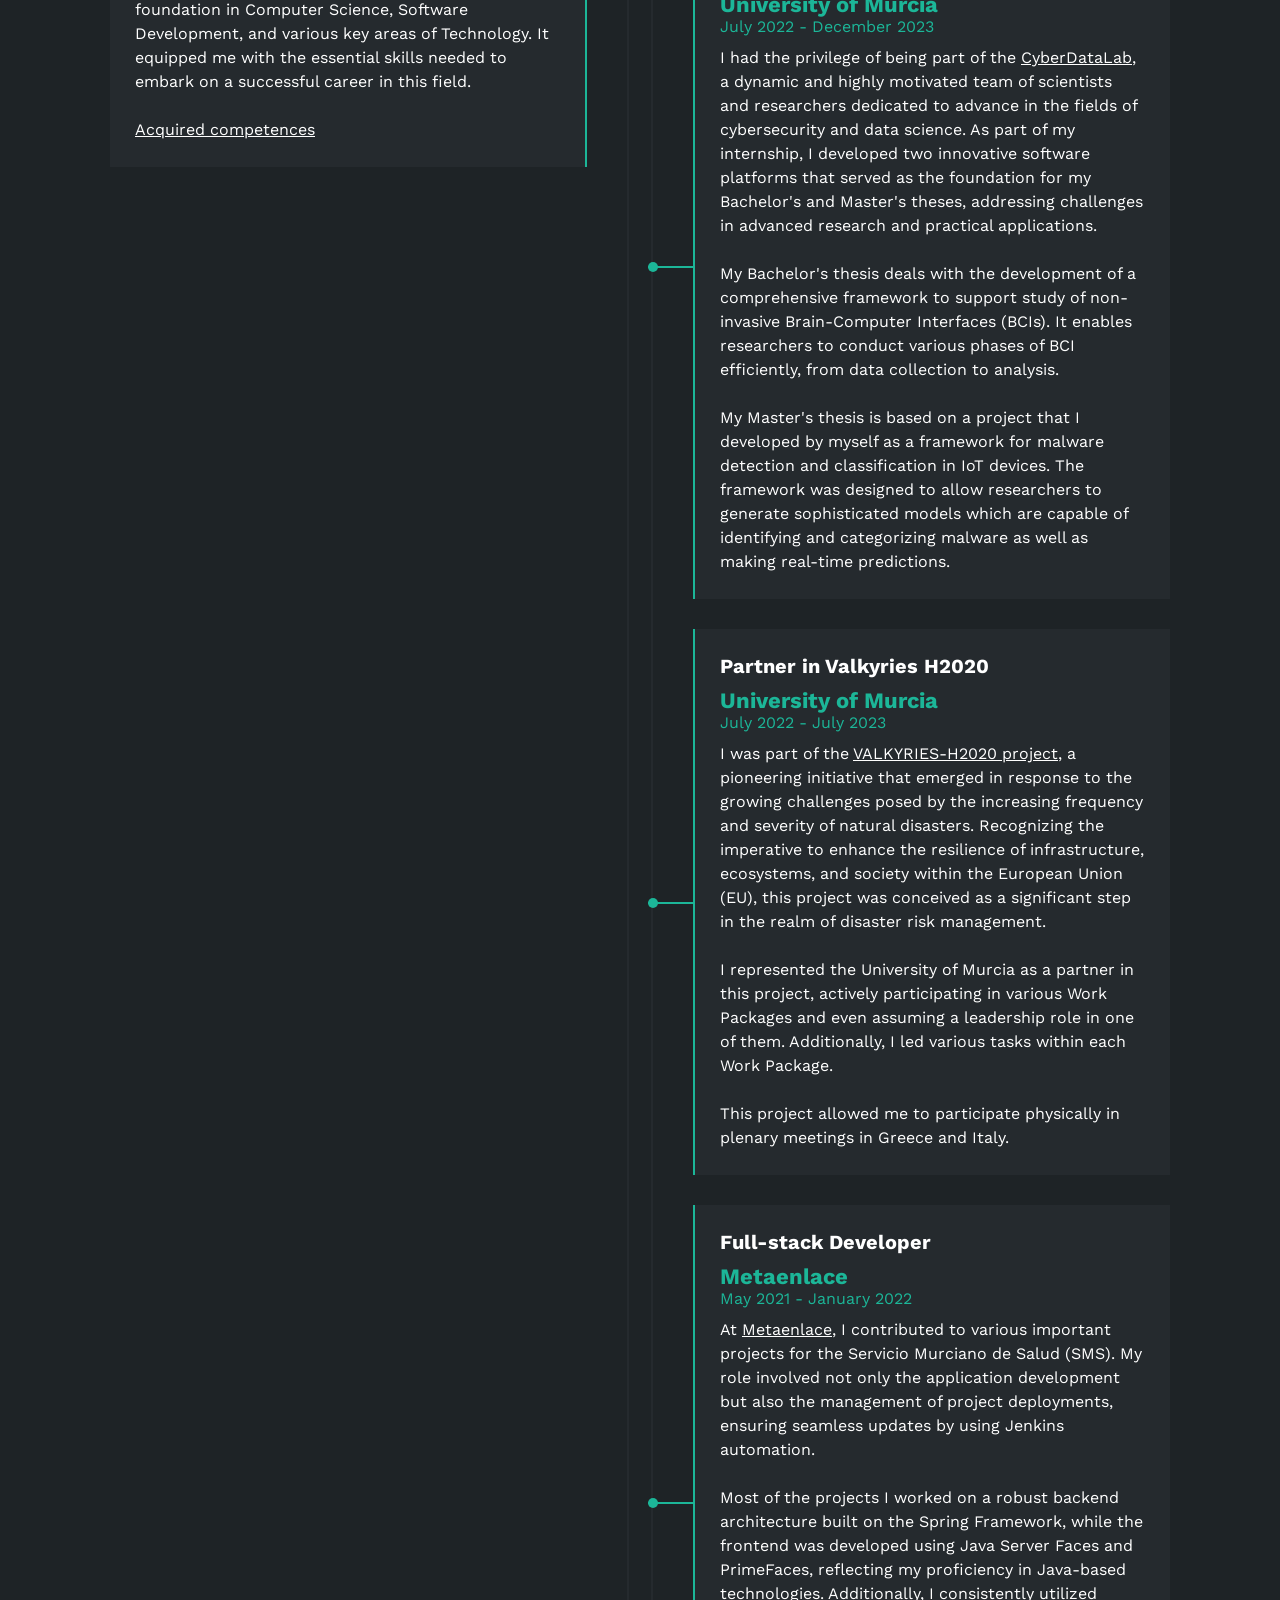
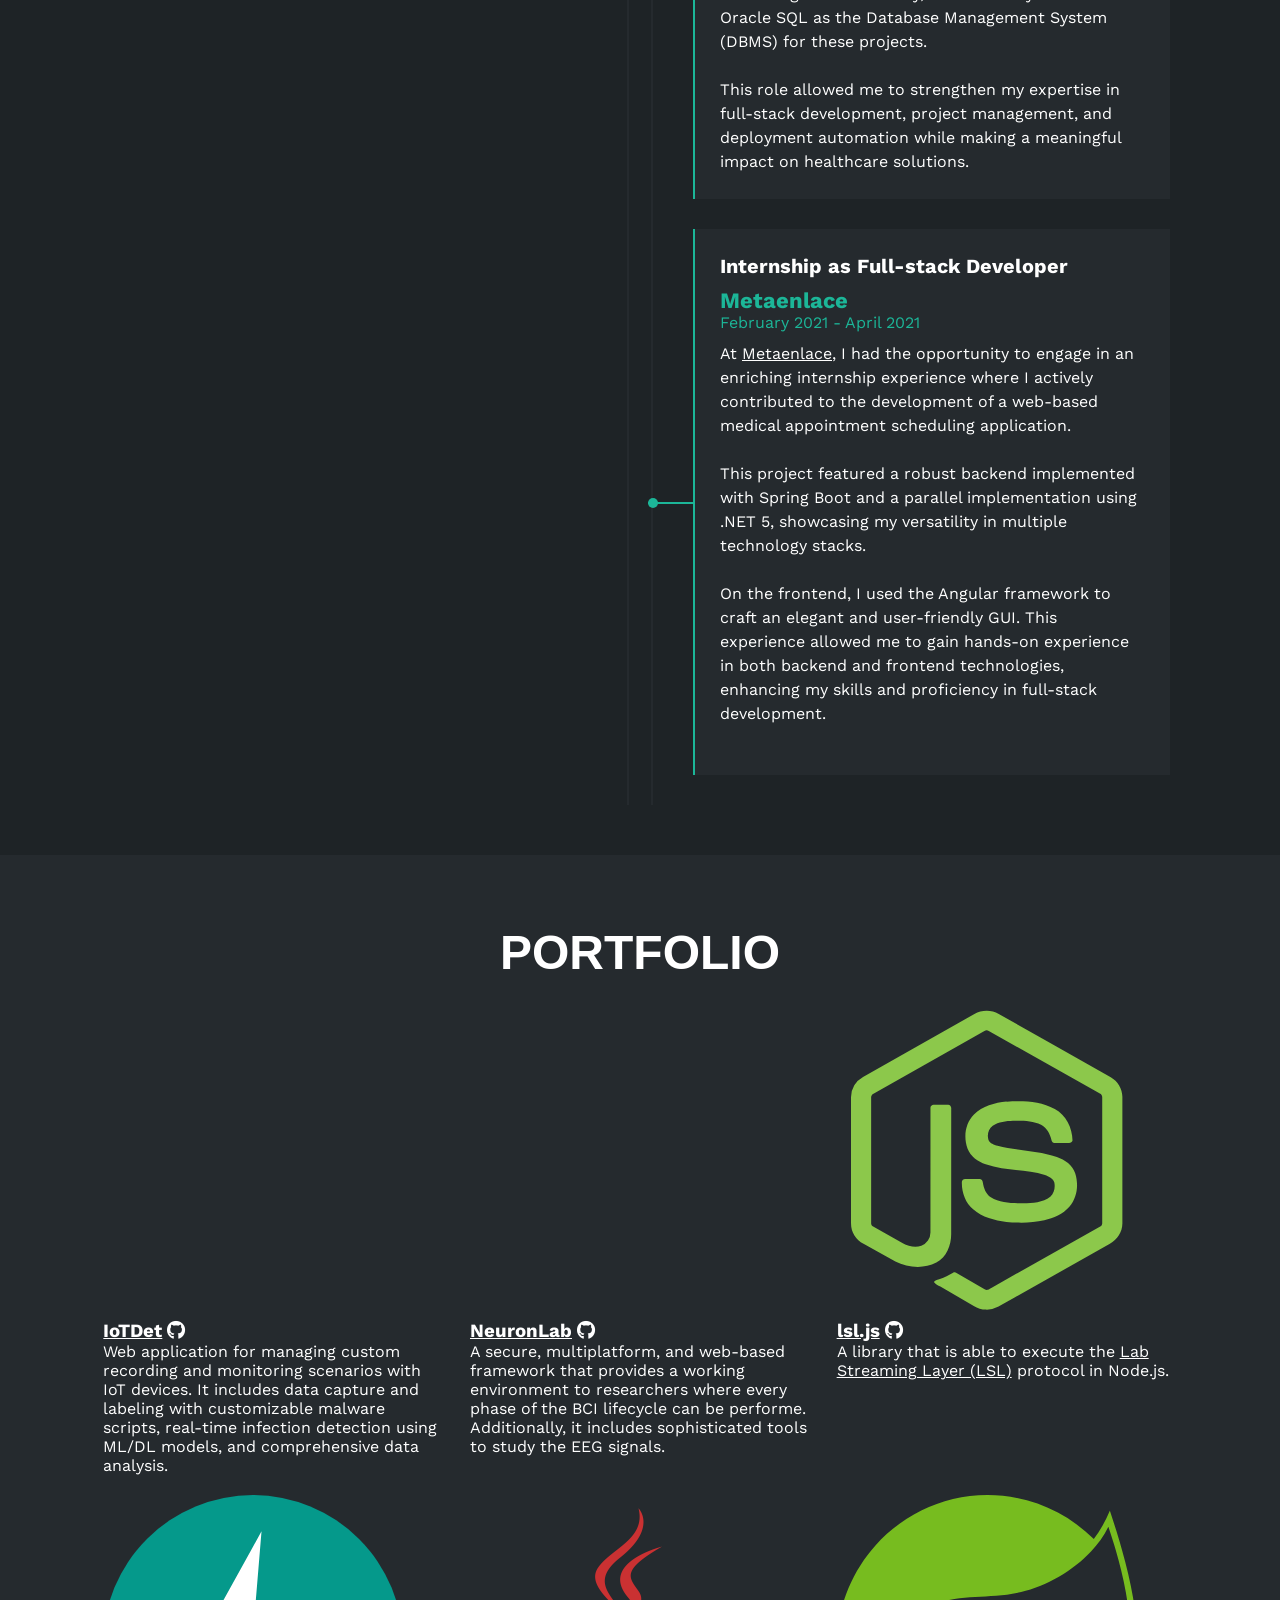
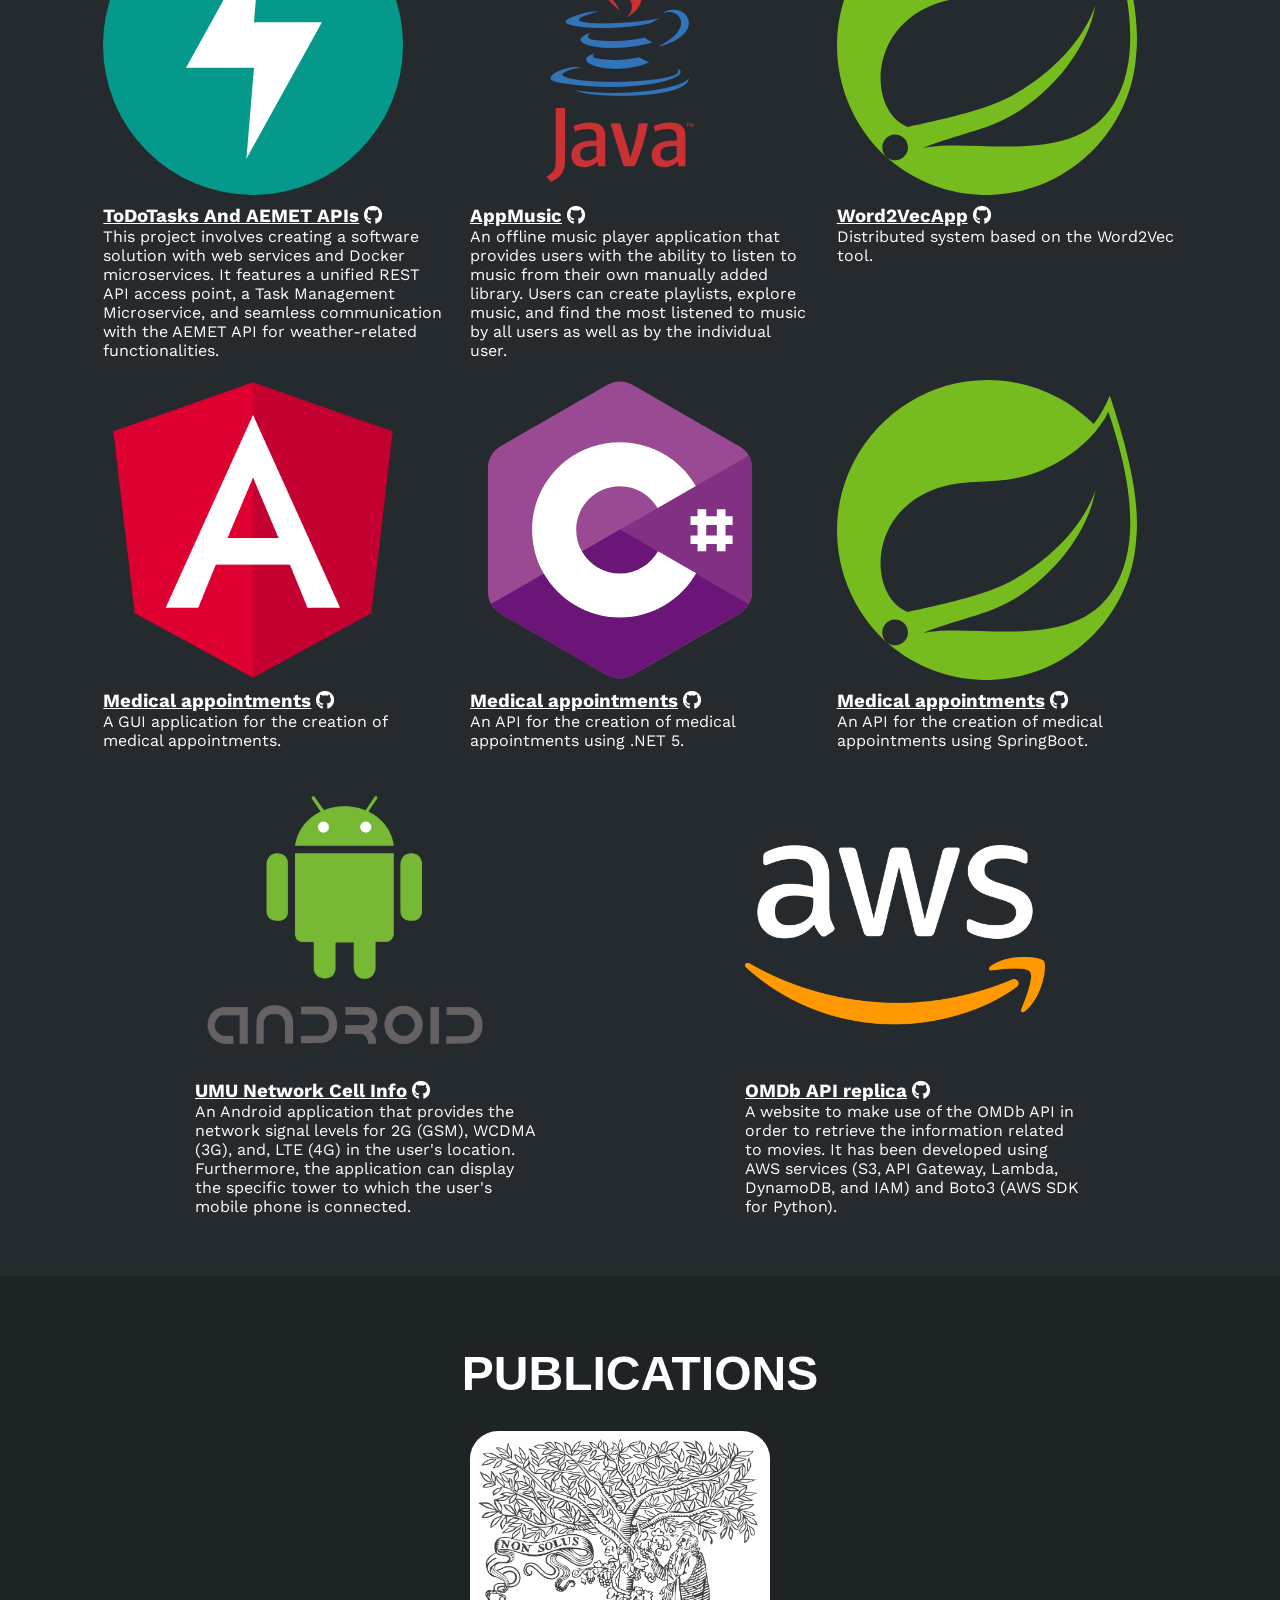
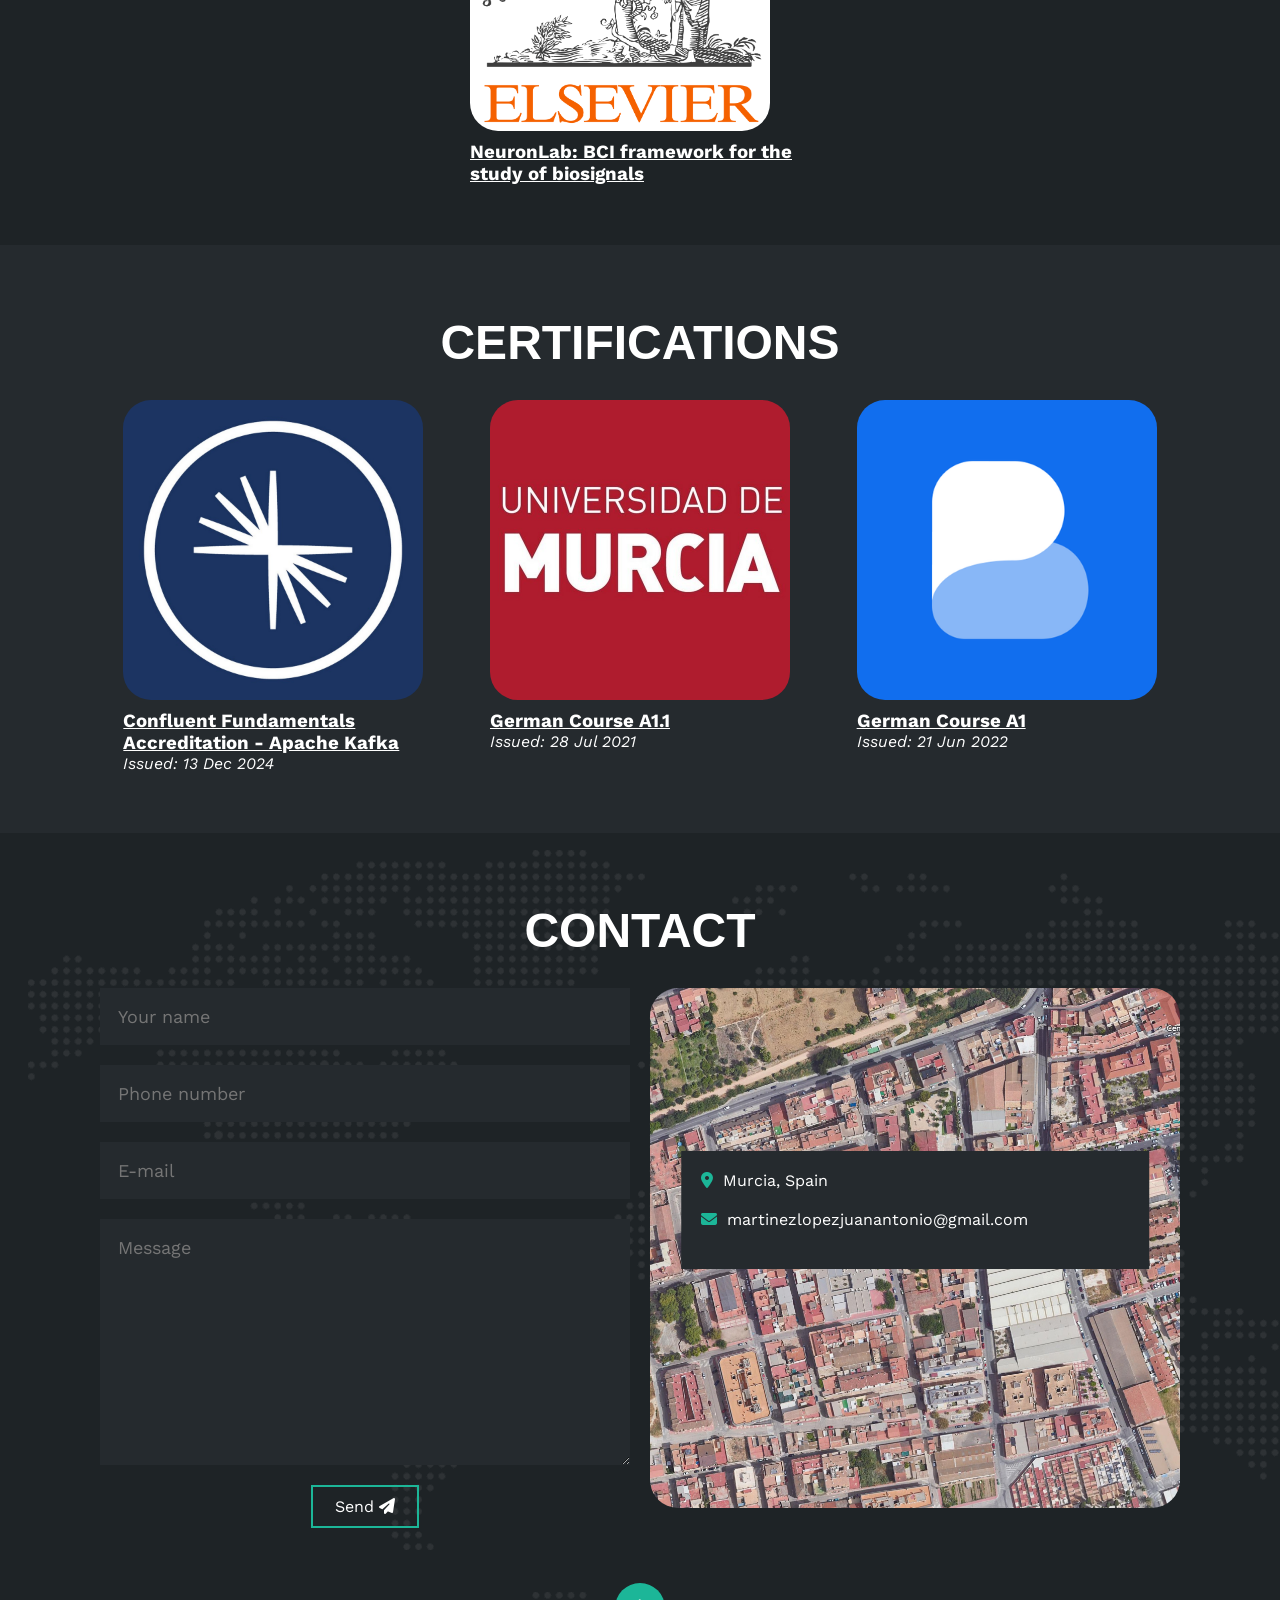
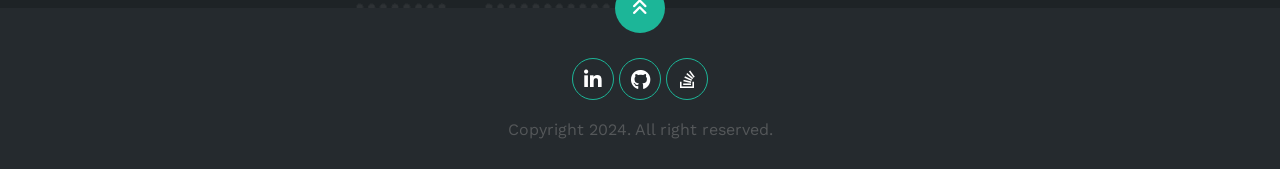
==== commit c0e2897a: "added language" ====
--- a/index.html
+++ b/index.html
@@ -1,649 +1,29 @@
 <!DOCTYPE html>
-<html lang="es">
+<html lang="en">
 <head>
     <meta charset="UTF-8">
-    <meta http-equiv="X-UA-Compatible" content="IE=edge">
     <meta name="viewport" content="width=device-width, initial-scale=1.0">
-    <link rel="stylesheet" href="https://cdnjs.cloudflare.com/ajax/libs/font-awesome/6.1.2/css/all.min.css" integrity="sha512-1sCRPdkRXhBV2PBLUdRb4tMg1w2YPf37qatUFeS7zlBy7jJI8Lf4VHwWfZZfpXtYSLy85pkm9GaYVYMfw5BC1A==" crossorigin="anonymous" referrerpolicy="no-referrer" />
-    <title>Portfolio</title>
-    <link rel="stylesheet" href="estilo.css">
-    <link rel="icon" type="image/png" sizes="32x32" href="img/favicon-32.png">
+    <title>Language Redirect</title>
+    <script>
+        // Detect the user's preferred language
+        const userLang = navigator.language || navigator.userLanguage; // e.g., "en-US", "es-ES"
+
+        // Extract the first part of the language code (e.g., "en" from "en-US")
+        const languageCode = userLang.split('-')[0];
+
+        // Define supported languages
+        const supportedLanguages = ['en', 'es']; // Add other language codes as needed
+
+        // Redirect to the corresponding folder or a default language
+        if (supportedLanguages.includes(languageCode)) {
+            window.location.href = `/${languageCode}`;
+        } else {
+            // Default to English if the language is unsupported
+            window.location.href = '/en';
+        }
+    </script>
 </head>
 <body>
-    <!-- MENU ENCABEZADO -->
-    <div class="contenedor-header">
-        <header>
-            <div class="logo">
-                <a href="#">Juan Antonio</a>
-            </div>
-            <nav id="nav">
-                <ul>
-                    <li><a href="#home" onclick="seleccionar()">Home</a></li>
-                    <li><a href="#aboutme" onclick="seleccionar()">About me</a></li>
-                    <li><a href="#skills" onclick="seleccionar()">Skills</a></li>
-                    <li><a href="#curriculum" onclick="seleccionar()">Curriculum</a></li>
-                    <li><a href="#portfolio" onclick="seleccionar()">Portfolio</a></li>
-                    <li><a href="#publication" onclick="seleccionar()">Publications</a></li>
-                    <li><a href="#certification" onclick="seleccionar()">Certifications</a></li>
-                    <li><a href="#contact" onclick="seleccionar()">Contact</a></li>
-                </ul>
-            </nav>
-            <div class="nav-responsive" onclick="mostrarOcultarMenu()">
-                <i class="fa-solid fa-bars"></i>
-            </div>
-        </header>
-    </div>
-
-    <!-- SECCION INICIO -->
-    <section id="home" class="inicio">
-        <div class="contenido-banner">
-            <div class="contenedor-img">
-                <img src="img/a2.jpeg" alt="">
-            </div>
-            <h1>Juan Antonio Martínez López</h1>
-            <h2>Software Engineer - Backend Developer</h2>
-            <div class="redes">               
-                <a href="https://www.linkedin.com/in/juanantonio-martinez/" target="_blank"><i class="fa-brands fa-linkedin-in"></i></a>
-                <a href="https://github.com/JuananMtez" target="_blank"><i class="fa-brands fa-github"></i></a>
-                <a href="https://stackoverflow.com/users/19906802/juan-antonio-martinez-lopez" target="_blank"><i class="fa-brands fa-stack-overflow"></i></a>
-
-                
-            </div>
-        </div>
-    </section>
-
-    <!-- SECCION SOBRE MI -->
-    <section id="aboutme" class="sobremi">
-        <div class="contenido-seccion">
-            <h2>About me</h2>
-            <p><span>Welcome, I am Juan Antonio Martínez López.</span> In the last few years, I discovered thanks to my Bachelor's and Master's degree at the University of Murcia and multiple software projects that 
-                I participated in that I want to  to dedicate my future worklife to <span>Software Engineering</span>, especially to
-                <span>Backend Development</span>. I am a passionate about Software Engineering, which is why I even use my spare time to learn more about Clean Software Architectures, Algorithms,
-                and Data Structures.<br/><br/>
-                Currently, I am working as <span>Backend Developer</span> at Orbyn.</p>
-
-            <div class="fila">
-                <!-- datos personales -->
-                <div class="col">
-                    <h3>Personal data</h3>
-                    <ul>
-                        <li>
-                            <strong>Name</strong>
-                            Juan Antonio Martínez López
-                        </li>
-                        <li>
-                            <strong>Email</strong>
-                            martinezlopezjuanantonio@gmail.com
-                        </li>
-                        <li>
-                            <strong>From</strong>
-                            Murcia, Spain
-                        </li>
-                        <li>
-                            <strong>Lives in</strong>
-                            Murcia, Spain
-                        </li>
-                        <li>
-                            <strong>Age</strong>
-                            26
-                        </li>
-                        <li>
-                            <strong>Languages</strong>
-                            Spanish (native), English (B2), German (A1)
-                        </li>
-  
-                    </ul>
-                </div>
-
-                <!-- intereses -->
-                <div class="col">
-                    <h3>Services</h3>
-                    <div class="contenedor-intereses">
-                        <div class="interes">
-                            <i class="fa-solid fa-server"></i>
-                            <span>Backend developer</span>
-                        </div> 
-                    </div>
-                </div>
-            </div>
-            <div style="display: flex; justify-content: center; align-items: center; gap: 10px;">
-                <a href="pdf/CV___English.pdf" download>
-                    <button>
-                      Download English CV <i class="fa-solid fa-download"></i>
-                      <span class="overlay"></span>
-                    </button>
-                  </a>
-                  <a href="pdf/CV__Spanish.pdf" download>
-                    <button>
-                      Download Spanish CV <i class="fa-solid fa-download"></i>
-                      <span class="overlay"></span>
-                    </button>
-                  </a>
-            </div>
-            
-        </div>
-    </section>
-
-    <!-- SECCION SKILLS -->
-    <section class="skills" id="skills">
-        <div class="contenido-seccion">
-            <h2>Skills</h2>
-            <div class="fila">
-                <!-- Technical Skill -->
-                <div class="col">
-                    <h3>Languages</h3>
-                    <div class="skill">
-                        <img src="img/javascript.png" alt="Icono">
-                        <span>Javascript</span>
-                    </div>
-                    <div class="skill">
-                        <img src="img/html5.svg" alt="Icono">
-
-                        <span>HTML</span>
-                        
-                    </div>
-                    <div class="skill">
-                        <img src="img/css3.svg" alt="Icono">
-
-                        <span>CSS</span>
-                        
-                    </div>
-                    <div class="skill">
-                        <img src="img/java.png" alt="Icono">
-
-                        <span>Java</span>
-                        
-                    </div>
-                    <div class="skill">
-                        <img src="img/python.png" alt="Icono">
-
-                        <span>Python</span>
-                        
-                    </div>
-                    <div class="skill">
-                        <img src="img/kotlin.png" alt="Icono">
-
-                        <span>Kotlin</span>
-                        
-                    </div>
-                    
-                </div>
-                <div class="col">
-                <h3>Frontend</h3>
-                <div class="skill">
-                    <img src="img/react.png" alt="Icono">
-
-                    <span>React.js</span>
-                    
-                </div>
-                <div class="skill">
-                    <img src="img/angular.png" alt="Icono">
-
-                    <span>Angular</span>
-                    
-                </div>
-                <div class="skill">
-                    <img src="img/electrong.png" alt="Icono">
-
-                    <span>Electron.js</span>
-                    
-                </div>
-                </div>
-                <!-- Technical Skill -->
-                <div class="col">
-                    <h3>Backend</h3>
-                   
-                    <div class="skill">
-                        <img src="img/nodejs-icon.svg" alt="Icono">
-
-                        <span>Node.js</span>
-                        
-                    </div>
-                    <div class="skill">
-                        <img src="img/fastapi.svg" alt="Icono">
-
-                        <span>FastAPI</span>
-                        
-                    </div>
-                    <div class="skill">
-                        <img src="img/spring.svg" alt="Icono">
-
-                        <span>Spring Boot</span>
-                        
-                    </div>
-                    <div class="skill">
-                        <img src="img/micronaut.png" alt="Icono">
-
-                        <span>Micronaut</span>
-                        
-                    </div>
-                </div>
-                <!-- Technical Skill -->
-                <div class="col">
-                    <h3>Databases</h3>
-                    <div class="skill">
-                        <img src="img/mysql.png" alt="Icono">
-
-                        <span>MySQL</span>
-                        
-                    </div>
-                    <div class="skill">
-                        <img src="img/oracle.png" alt="Icono">
-
-                        <span>Oracle SQL</span>
-                        
-                    </div>
-                    <div class="skill">
-                        <img src="img/postgres.png" alt="Icono">
-
-                        <span>PostgreSQL</span>
-                        
-                    </div>
-                    
-                </div>
-
-              <!-- Technical Skill -->
-              <div class="col">
-                <h3>Messaging</h3>
-    
-                <div class="skill">
-                    <img src="img/kafka.png" alt="Icono">
-
-                    <span>Apache Kafka</span>
-                
-                </div>
-            </div>
-                <!-- Cloud -->
-                <div class="col">
-                    <h3>Cloud</h3>
-                    <div class="skill">
-                        <img src="img/aws3.png" alt="Icono">
-    
-                        <span>AWS</span>
-                    
-                    </div>
-                    
-                </div>
-                <div class="col">
-                    <h3>DevOps</h3>
-                    
-                    <div class="skill">
-                        <img src="img/docker.png" alt="Icono">
-    
-                        <span>Docker</span>
-                    
-                    </div>
-                </div>
-                <div class="col">
-                    <h3>Versioning</h3>
-                    
-                    <div class="skill">
-                        <img src="img/git.png" alt="Icono">
-    
-                        <span>Git</span>
-                    
-                    </div>
-                    <div class="skill">
-                        <img src="img/github.png" alt="Icono">
-    
-                        <span>GitHub</span>
-                    
-                    </div>
-                    <div class="skill">
-                        <img src="img/gitlab.png" alt="Icono">
-    
-                        <span>GitLab</span>
-                    
-                    </div>
-                    <div class="skill">
-                        <img src="img/tortoisesvn.png" alt="Icono">
-    
-                        <span>TortoiseSVN</span>
-                    
-                    </div>
-                    
-                </div>
-    
-               
-            </div>
-        </div>
-    </section>
-
-    <!-- SECCION CURRICULUM -->
-    <section id="curriculum" class="curriculum">
-        <div class="contenido-seccion">
-            <h2>Curriculum</h2>
-            <div class="fila">
-                <div class="col izquierda">
-                    <h3>Education</h3>
-                    <div class="item izq">
-                        <h4>Master of Engineering in New Technologies in Computer Sciences</h4>
-                        <span class="casa">University of Murcia</span>
-                        <span class="fecha">September 2022 - July 2024</span>
-                        <p>I am persuing my Master's Degree in New Technologies with a focus on Software Technologies at the University of Murcia. This specialized program delved into advanced topics in Software Development, emphasizing cutting-edge technologies and methodologies.<br/><br/><a target="_blank" href="https://www.um.es/web/estudios/masteres/tecnologias-informatica/descripcion">Acquired competences</a></p>
-                        <div class="conectori">
-                            <div class="circuloi"></div>
-                        </div>
-                    </div>
-                    <div class="item izq">
-                        <h4>Degree of Engineering in Computer Science</h4>
-                        <span class="casa">University of Murcia</span>
-                        <span class="fecha">September 2016 - June 2022</span>
-                        <p>I completed my Bachelor's Degree in Computer Engineering at the University of Murcia. This comprehensive program provided me with a strong foundation in Computer Science, Software Development, and various key areas of Technology. It equipped me with the essential skills needed to embark on a successful career in this field.<br/><br/><a target="_blank" href="https://www.um.es/web/estudios/grados/informatica/descripcion">Acquired competences</a></p>
-                        <div class="conectori">
-                            <div class="circuloi"></div>
-                        </div>
-                    </div>
-                    
-                </div>
-
-                <div class="col derecha">
-                    <h3>Work experience</h3>
-                    <div class="item der">
-                        <h4>Backend Developer</h4>
-                        <span class="casa">Orbyn</span>
-                        <span class="fecha">January 2024 - Current</span>
-                        <p>At <a href="https://orbyn.com/" target="_blank">Orbyn</a>, a fintech leader in the financial industry, I am involved in the design, development, and maintenance of software and applications that underpin the operations of the company. My role is key in ensuring the efficiency, security, and scalability of our backend systems. This enables us to deliver innovative and high-quality financial services to our clients.<br/><br/>
-
-                            My primary responsibility revolves around generating APIs and microservices to meet the diverse needs of our business. I am actively engaged in developing new functionalities, analyzing solutions, and resolving technical incidents. Part of my role also includes managing deployments in the development phase.</p>
-                        <div class="conectord">
-                            <div class="circulod"></div>
-                        </div>
-                    </div>
-                    <div class="item der">
-                        <h4>Full Stack Developer (R&D&I Scholarship)</h4>
-                        <span class="casa">University of Murcia</span>
-                        <span class="fecha">July 2022 - December 2023</span>
-                        
-                        <p>I had the privilege of being part of the <a href="https://cyberdatalab.um.es/" target="_blank">CyberDataLab</a>, a dynamic and highly motivated team of scientists and researchers dedicated to advance in the fields of cybersecurity and data science.  As part of my internship, I developed two innovative software platforms that served as the foundation for my Bachelor's and Master's theses, addressing challenges in advanced research and practical applications.<br/><br/>
-
-                            My Bachelor's thesis deals with the development of a comprehensive framework to support study of non-invasive Brain-Computer Interfaces (BCIs). It enables researchers to conduct various phases of BCI efficiently, from data collection to analysis.<br/><br/>
-                            
-                            My Master's thesis is based on a project that I developed by myself as a framework for malware detection and classification in IoT devices. The framework was designed to allow researchers to generate sophisticated models which are capable of identifying and categorizing malware as well as making real-time predictions.</p>
-                        <div class="conectord">
-                            <div class="circulod"></div>
-                        </div>
-                    </div>
-                    <div class="item der">
-                        <h4>Partner in Valkyries H2020</h4>
-                        <span class="casa">University of Murcia</span>
-                        <span class="fecha">July 2022 - July 2023</span>
-                        <p>I was part of the <a href="https://www.valkyries-h2020.eu/" target="_blank">VALKYRIES-H2020 project</a>, a pioneering initiative that emerged in response to the growing challenges posed by the increasing frequency and severity of natural disasters. Recognizing the imperative to enhance the resilience of infrastructure, ecosystems, and society within the European Union (EU), this project was conceived as a significant step in the realm of disaster risk management.<br/><br/>
-
-                            I represented the University of Murcia as a partner in this project, actively participating in various Work Packages and even assuming a leadership role in one of them. Additionally, I led various tasks within each Work Package.<br/><br/>This project allowed me to participate physically in plenary meetings in Greece and Italy.
-                            </p>
-                        <div class="conectord">
-                            <div class="circulod"></div>
-                        </div>
-                    </div>
-                    
-                    <div class="item der">
-                        <h4>Full-stack Developer</h4>
-                        <span class="casa">Metaenlace</span>
-                        <span class="fecha">May 2021 - January 2022</span>
-                        <p>At <a href="https://metaenlace.com/" target="_blank">Metaenlace</a>, I contributed to various important projects for the Servicio Murciano de Salud (SMS). My role involved not only the application development but also the management of project deployments, ensuring seamless updates by using Jenkins automation.<br/><br/>
-
-                            Most of the projects I worked on a robust backend architecture built on the Spring Framework, while the frontend was developed using Java Server Faces and PrimeFaces, reflecting my proficiency in Java-based technologies. Additionally, I consistently utilized Oracle SQL as the Database Management System (DBMS) for these projects.<br/><br/>
-                            
-                            This role allowed me to strengthen my expertise in full-stack development, project management, and deployment automation while making a meaningful impact on healthcare solutions.</p>
-                        <div class="conectord">
-                            <div class="circulod"></div>
-                        </div>
-                    </div>
-                    <div class="item der">
-                        <h4>Internship as Full-stack Developer</h4>
-                        <span class="casa">Metaenlace</span>
-                        <span class="fecha">February 2021 - April 2021</span>
-                        <p>
-                            At <a href="https://metaenlace.com/" target="_blank">Metaenlace</a>, I had the opportunity to engage in an enriching internship experience where I actively contributed to the development of a web-based medical appointment scheduling application.<br/><br/>
-                            This project featured a robust backend implemented with Spring Boot and a parallel implementation using .NET 5, showcasing my versatility in multiple technology stacks.<br/><br/>
-
-On the frontend, I used the Angular framework to craft an elegant and user-friendly GUI. This experience allowed me to gain hands-on experience in both backend and frontend technologies, enhancing my skills and proficiency in full-stack development.<br/><br/>
-                        </p>
-                        <div class="conectord">
-                            <div class="circulod"></div>
-                        </div>
-                    </div>
-                </div>
-            </div>
-        </div>
-    </section>
-
-    <!-- SECCION PORTFOLIO -->
-    <section id="portfolio" class="portfolio">
-        <div class="contenido-seccion">
-            <h2>PORTFOLIO</h2>
-            <div class="galeria">
-
-                <div class="proyecto">
-                    <iframe width="560" height="315" src="https://www.youtube.com/embed/QIfggvPK4h0?si=AlsEwXzYEeQnHqw5" title="YouTube video player" frameborder="0" allow="accelerometer; autoplay; clipboard-write; encrypted-media; gyroscope; picture-in-picture; web-share" allowfullscreen></iframe>                  
-                    <div class="overlay">
-                        <h3><a href="https://github.com/JuananMtez/IoTDet" target="_blank">IoTDet</a> <a href="https://github.com/JuananMtez/IoTDet" target="_blank"><i class="fa-brands fa-github"></i></a></h3>
-                            <p>Web application for managing custom recording and monitoring scenarios with IoT devices. It includes data capture and labeling with customizable malware scripts, real-time infection detection using ML/DL models, and comprehensive data analysis.</p>
-                                             
-                    </div>
-                </div>
-
-
-                <div class="proyecto">
-                    <iframe width="560" height="315" src="https://www.youtube.com/embed/KYt8sd8XW30?si=9tQ87rwLy6MHGLcX" title="YouTube video player" frameborder="0" allow="accelerometer; autoplay; clipboard-write; encrypted-media; gyroscope; picture-in-picture; web-share" allowfullscreen></iframe>                   
-                    <div class="overlay">
-                        <h3><a href="https://github.com/JuananMtez/NeuronLab" target="_blank">NeuronLab</a> <a href="https://github.com/JuananMtez/NeuronLab" target="_blank"><i class="fa-brands fa-github"></i></a></h3>
-                            <p>A secure, multiplatform, and web-based framework that provides a working environment to researchers where every phase of the BCI lifecycle can be performe. Additionally, it includes sophisticated tools to study the EEG signals.</p>
-                                             
-                    </div>
-                </div>
-                                
-                <div class="proyecto">
-                        <img src="img/nodejs-icon.svg" alt="">
-                    
-                    <div class="overlay">
-                        
-                        <h3><a href="https://github.com/JuananMtez/lsl.js" target="_blank">lsl.js</a> <a href="https://github.com/JuananMtez/lsl.js" target="_blank"><i class="fa-brands fa-github"></i></a></h3>
-                        <p>A library that is able to execute the <a href="https://labstreaminglayer.org/" target="_blank">Lab Streaming Layer (LSL)</a> protocol in Node.js.</p>
-                        
-                    </div>
-                </div>
-
-                <div class="proyecto">
-                    
-                    <img src="img/fastapi.svg" alt="">
-                    <div class="overlay">
-                        <h3><a href="https://github.com/JuananMtez/ToDoTasks-AEMET-API" target="_blank">ToDoTasks And AEMET APIs</a> <a href="https://github.com/JuananMtez/ToDoTasks-AEMET-API" target="_blank"><i class="fa-brands fa-github"></i></a></h3>
-                        <p>
-                            This project involves creating a software solution with web services and Docker microservices. It features a unified REST API access point, a Task Management Microservice, and seamless communication with the AEMET API for weather-related functionalities.</p>
-                        
-                    </div>
-                </div>
-
-                <div class="proyecto">
-                    
-                    <img src="img/java.png" alt="">
-                    <div class="overlay">
-                        <h3><a href="https://github.com/JuananMtez/AppMusic" target="_blank">AppMusic</a> <a href="https://github.com/JuananMtez/AppMusic" target="_blank"><i class="fa-brands fa-github"></i></a></h3>
-                        <p>An offline music player application that provides users with the ability to listen to music from their own manually added library. Users can create playlists, explore music, and find the most listened to music by all users as well as by the individual user.</p>
-                        
-                    </div>
-                </div>
-
-                <div class="proyecto">
-                    
-                    <img src="img/spring.svg" alt="">
-                    <div class="overlay">
-                        <h3><a href="https://github.com/JuananMtez/Word2VecApp" target="_blank">Word2VecApp</a> <a href="https://github.com/JuananMtez/Word2VecApp" target="_blank"><i class="fa-brands fa-github"></i></a></h3>
-                        <p>Distributed system based on the Word2Vec tool.</p>
-                        
-                    </div>
-                </div>
-
-
-                <div class="proyecto">
-                    
-                    <img src="img/angular.png" alt="">
-                    <div class="overlay">
-                        <h3><a href="https://github.com/JuananMtez/Medical_Appointments_Angular" target="_blank">Medical appointments</a> <a href="https://github.com/JuananMtez/Medical_Appointments_Angular" target="_blank"><i class="fa-brands fa-github"></i></a></h3>
-                        <p>A GUI application for the creation of medical appointments.</p>
-                        
-                    </div>
-                </div>
-                <div class="proyecto">
-                    
-                    <img src="img/csharp.svg" alt="">
-                    <div class="overlay">
-                        <h3><a href="https://github.com/JuananMtez/Medical_Appointments_.Net5" target="_blank">Medical appointments</a> <a href="https://github.com/JuananMtez/Medical_Appointments_.Net5" target="_blank"><i class="fa-brands fa-github"></i></a></h3>
-                        <p>An API for the creation of medical appointments using .NET 5.</p>
-                        
-                    </div>
-                </div>
-                <div class="proyecto">
-                    
-                    <img src="img/spring.svg" alt="">
-                    <div class="overlay">
-                        <h3><a href="https://github.com/JuananMtez/Medical_Appointments_SpringBoot" target="_blank">Medical appointments</a> <a href="https://github.com/JuananMtez/Medical_Appointments_SpringBoot" target="_blank"><i class="fa-brands fa-github"></i></a></h3>
-                        <p>An API for the creation of medical appointments using SpringBoot.</p>
-                        
-                    </div>
-                </div>
-                <div class="proyecto">
-                    
-                    <img src="img/android.png" alt="">
-                    <div class="overlay">
-                        <h3><a href="https://github.com/JuananMtez/Umu-Network-Cell-Info" target="_blank">UMU Network Cell Info</a> <a href="https://github.com/JuananMtez/Umu-Network-Cell-Info" target="_blank"><i class="fa-brands fa-github"></i></a></h3>
-                        <p>An Android application that provides the network signal levels for 2G (GSM), WCDMA (3G), and, LTE (4G) in the user's location. Furthermore, the application can display the specific tower to which the user's mobile phone is connected.</p>
-                        
-                    </div>
-                </div>
-
-
-                <div class="proyecto">
-                    <img src="img/aws3.png" alt="">
-                <div class="overlay">
-                    
-                    <h3><a href="https://github.com/JuananMtez/OMDb-API-Replica" target="_blank">OMDb API replica</a> <a href="https://github.com/JuananMtez/OMDb-API-Replica" target="_blank"><i class="fa-brands fa-github"></i></a></h3>
-                    <p>A website to make use of the OMDb API in order to retrieve the information related to movies. It has been developed using AWS services (S3, API Gateway, Lambda, DynamoDB, and IAM) and  Boto3 (AWS SDK for Python).</p>
-                </div>
-            </div>
-
-            </div>
-        </div>
-    </section>
-
-    <!--SECCION PUBLICACIONES-->
-    <section id="publication" class="publicacion">
-        <div class="contenido-seccion">
-            <h2>PUBLICATIONS</h2>
-            <div class="galeria">
-                <div class="proyecto">
-                    
-                    <img src="img/elsevier.png" alt="" style="background-color: white;">
-                    <div class="overlay">
-                        <h3><a href="pdf/neuronlab.pdf" target="_blank">NeuronLab: BCI framework for the study of biosignals</a></h3>
-                    </div>
-                </div>                
-                
-            </div>
-        </div>
-        </section>
-
-        <!--SECCION CERTIFICACIONES-->
-        <section id="certification" class="certificacion">
-            <div class="contenido-seccion">
-                <h2>CERTIFICATIONS</h2>
-                <div class="galeria">
-                    <div class="proyecto">
-                        
-                        <img src="img/confluent.jpg" alt="">
-                        <div class="overlay">
-                            <h3><a href="https://certificates.confluent.io/fe97c902-c46f-4cf1-aead-4e4c164ef2c8#acc.y3Ipmvxf" target="_blank">Confluent Fundamentals Accreditation - Apache Kafka</a></h3>
-                            <p style="font-style: italic;">Issued: 13 Dec 2024</p>
-                            </a></p>
-                        </div>
-                    </div>
-                    <div class="proyecto">
-                        
-                        <img src="img/babbel.jpg" alt="">
-                        <div class="overlay">
-                            <h3><a href="pdf/english_babbel.pdf" target="_blank">English Course B2.1</a></h3>
-                            <p style="font-style: italic;">Issued: 23 Nov 2024</p>
-                            </a></p>
-                        </div>
-                    </div>
-                    <div class="proyecto">
-                        
-                        <img src="img/umu.jpg" alt="">
-                        <div class="overlay">
-                            <h3><a href="pdf/aleman_umu.pdf" target="_blank">German Course A1.1</a></h3>
-                            <p style="font-style: italic;">Issued: 28 Jul 2021</p>
-                            </a></p>
-                        </div>
-                    </div>
-                    <div class="proyecto">
-                        
-                        <img src="img/busuu.png" alt="">
-                        <div class="overlay">
-                            <h3><a href="pdf/aleman_busuu.pdf" target="_blank">German Course A1</a></h3>
-                            <p style="font-style: italic;">Issued: 21 Jun 2022</p>
-                            </a></p>
-                        </div>
-                    </div>
-                    
-                    
-                </div>
-            </div>
-            </section>
-        
-    <!-- SECCION CONTACTO -->
-    <section id="contact" class="contacto">
-        <div class="contenido-seccion">
-            <h2>CONTACT</h2>
-            <div class="fila">
-                <!-- Formulario -->
-                <div class="col">
-                    <input type="text" id="name" placeholder="Your name">
-                    <input type="text" id="phone" placeholder="Phone number">
-                    <input type="text" id="email" placeholder="E-mail">
-                    
-                    <textarea id="message" cols="30" rows="10" placeholder="Message"></textarea>
-                    <button  type="button" onclick="sendEmail()">
-                        Send <i class="fa-solid fa-paper-plane"></i>
-                        <span class="overlay"></span>
-                    </button>
-                </div>
-                <!-- Mapa -->
-                <div class="col">
-                    <img style="border-radius: 28px;" src="img/ubicacion.png" alt="">
-                    <div class="info">
-                        <ul>
-                            <li>
-                                <i class="fa-solid fa-location-dot"></i>Murcia, Spain
-                            </li>
-                            
-                            <li>
-                                <i class="fa-solid fa-envelope"></i>martinezlopezjuanantonio@gmail.com
-                            </li>
-                        </ul>
-                    </div>
-                </div>
-                
-            </div>
-        </div>
-    </section>
-
-    <!-- footer -->
-    <footer>
-        <a href="#home" class="arriba">
-            <i class="fa-solid fa-angles-up"></i>
-        </a>
-        <div class="redes">
-            <a href="https://www.linkedin.com/in/juanantonio-martinez/" target="_blank"><i class="fa-brands fa-linkedin-in"></i></a>
-            <a href="https://github.com/JuananMtez" target="_blank"><i class="fa-brands fa-github"></i></a>
-            <a href="https://stackoverflow.com/users/19906802/juan-antonio-martinez-lopez" target="_blank"><i class="fa-brands fa-stack-overflow"></i></a>
-
-        </div>
-        <p>Copyright 2024. All right reserved.</p>
-    </footer>
-
-    <script src="script.js"></script>
-    <script src="https://cdn.emailjs.com/dist/email.min.js"></script>
+    <p>Redirecting to your language...</p>
 </body>
 </html>
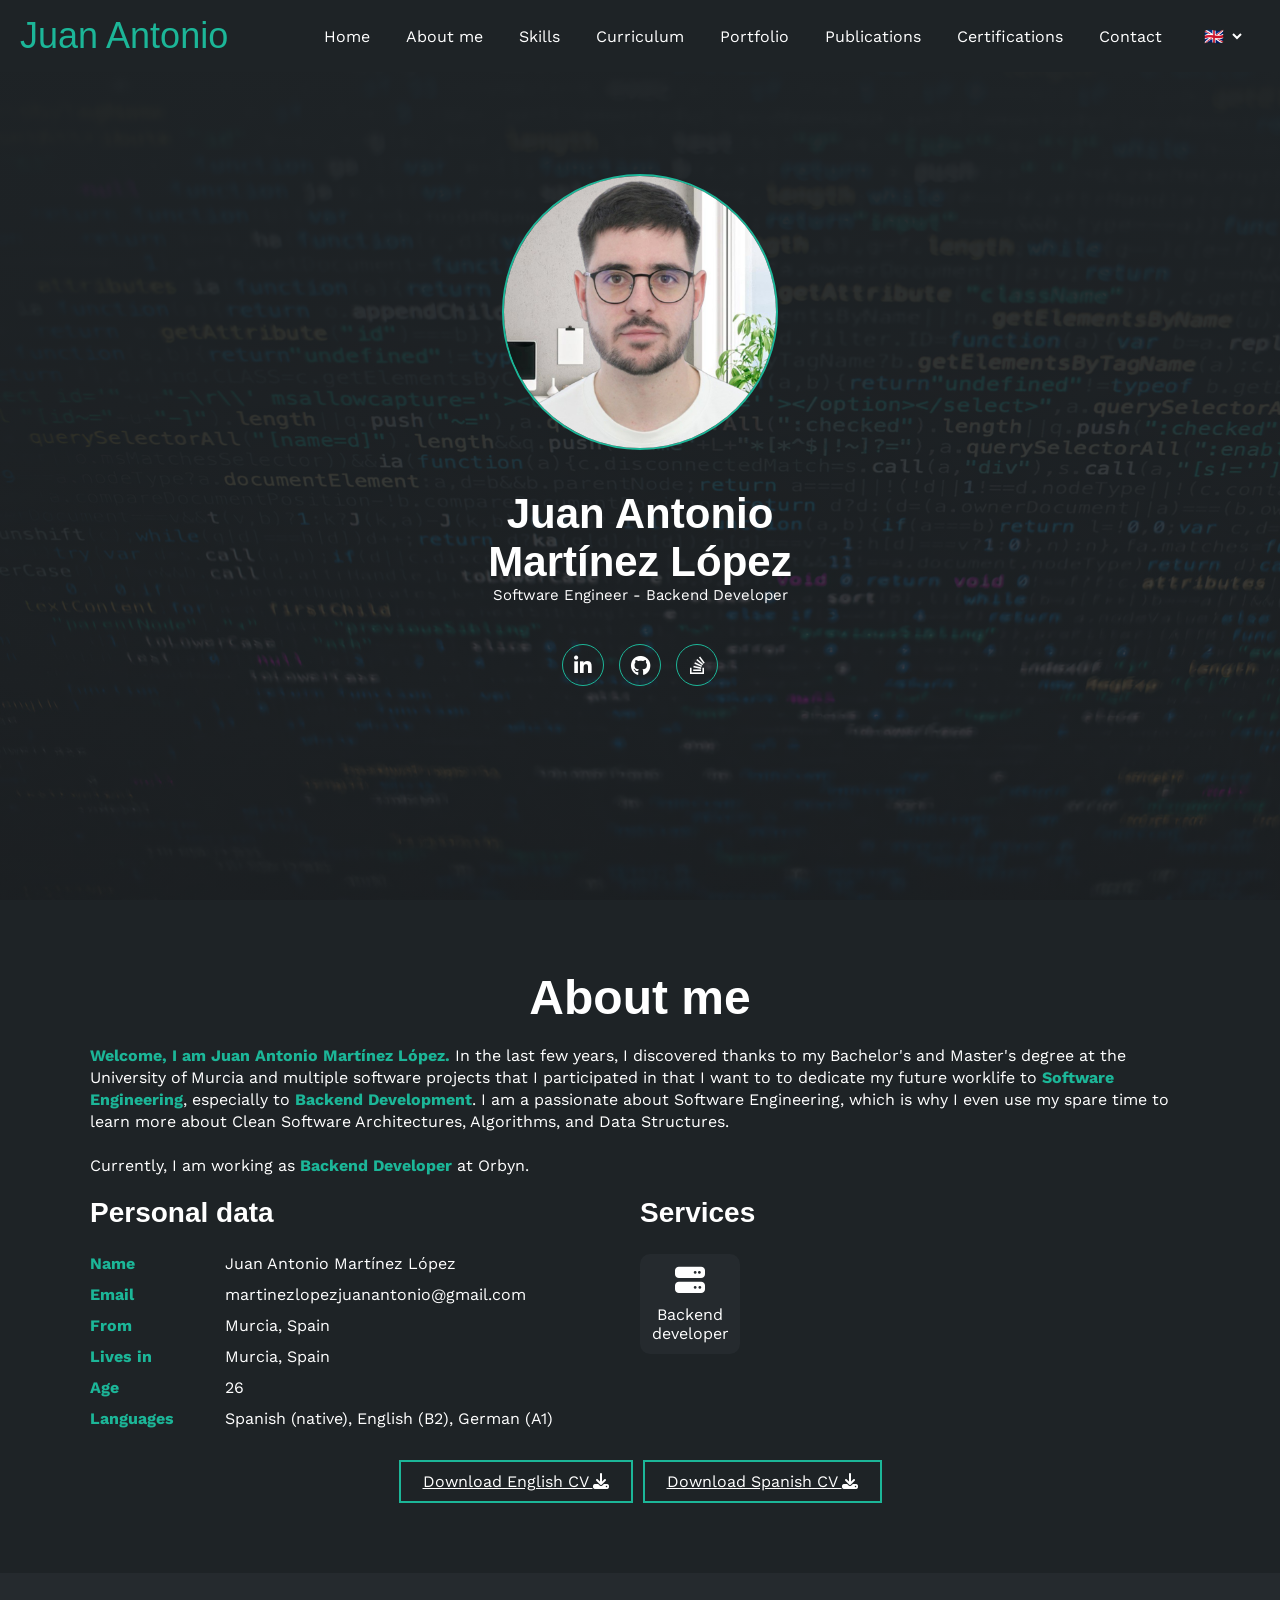
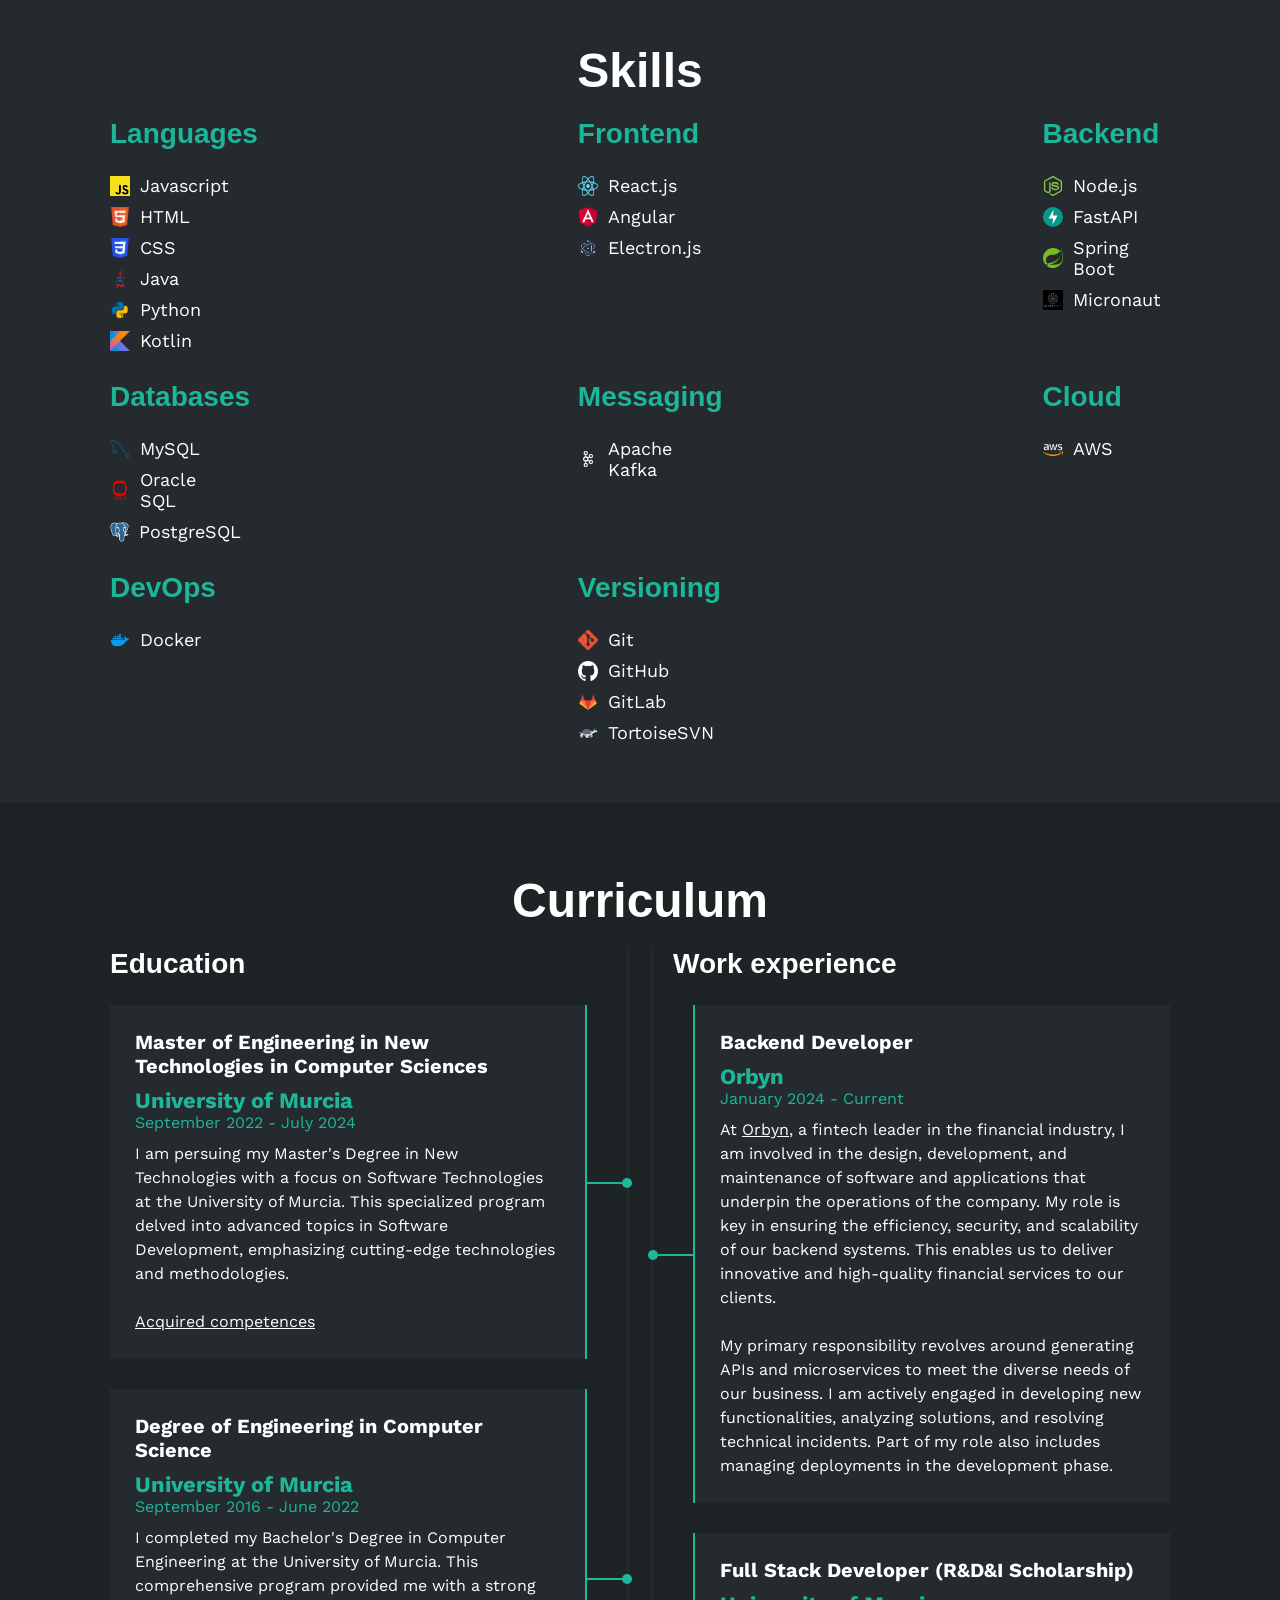
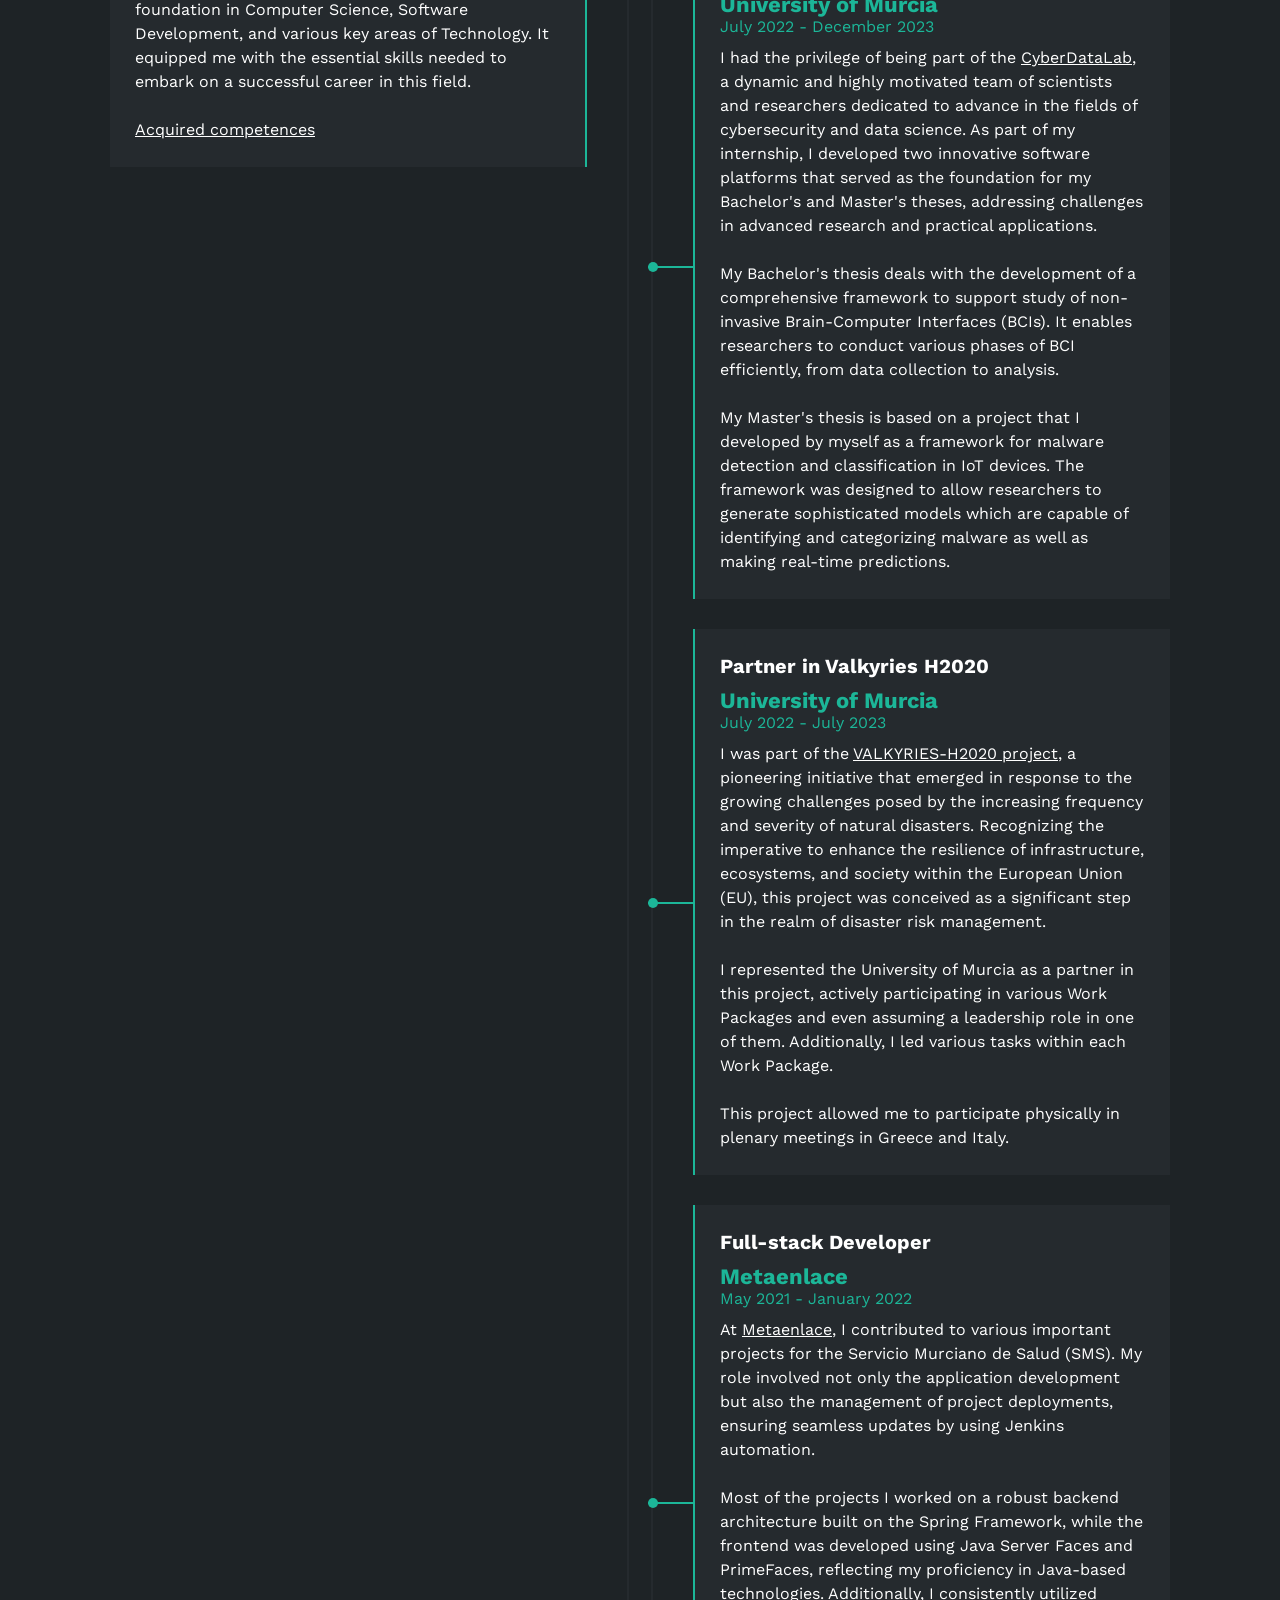
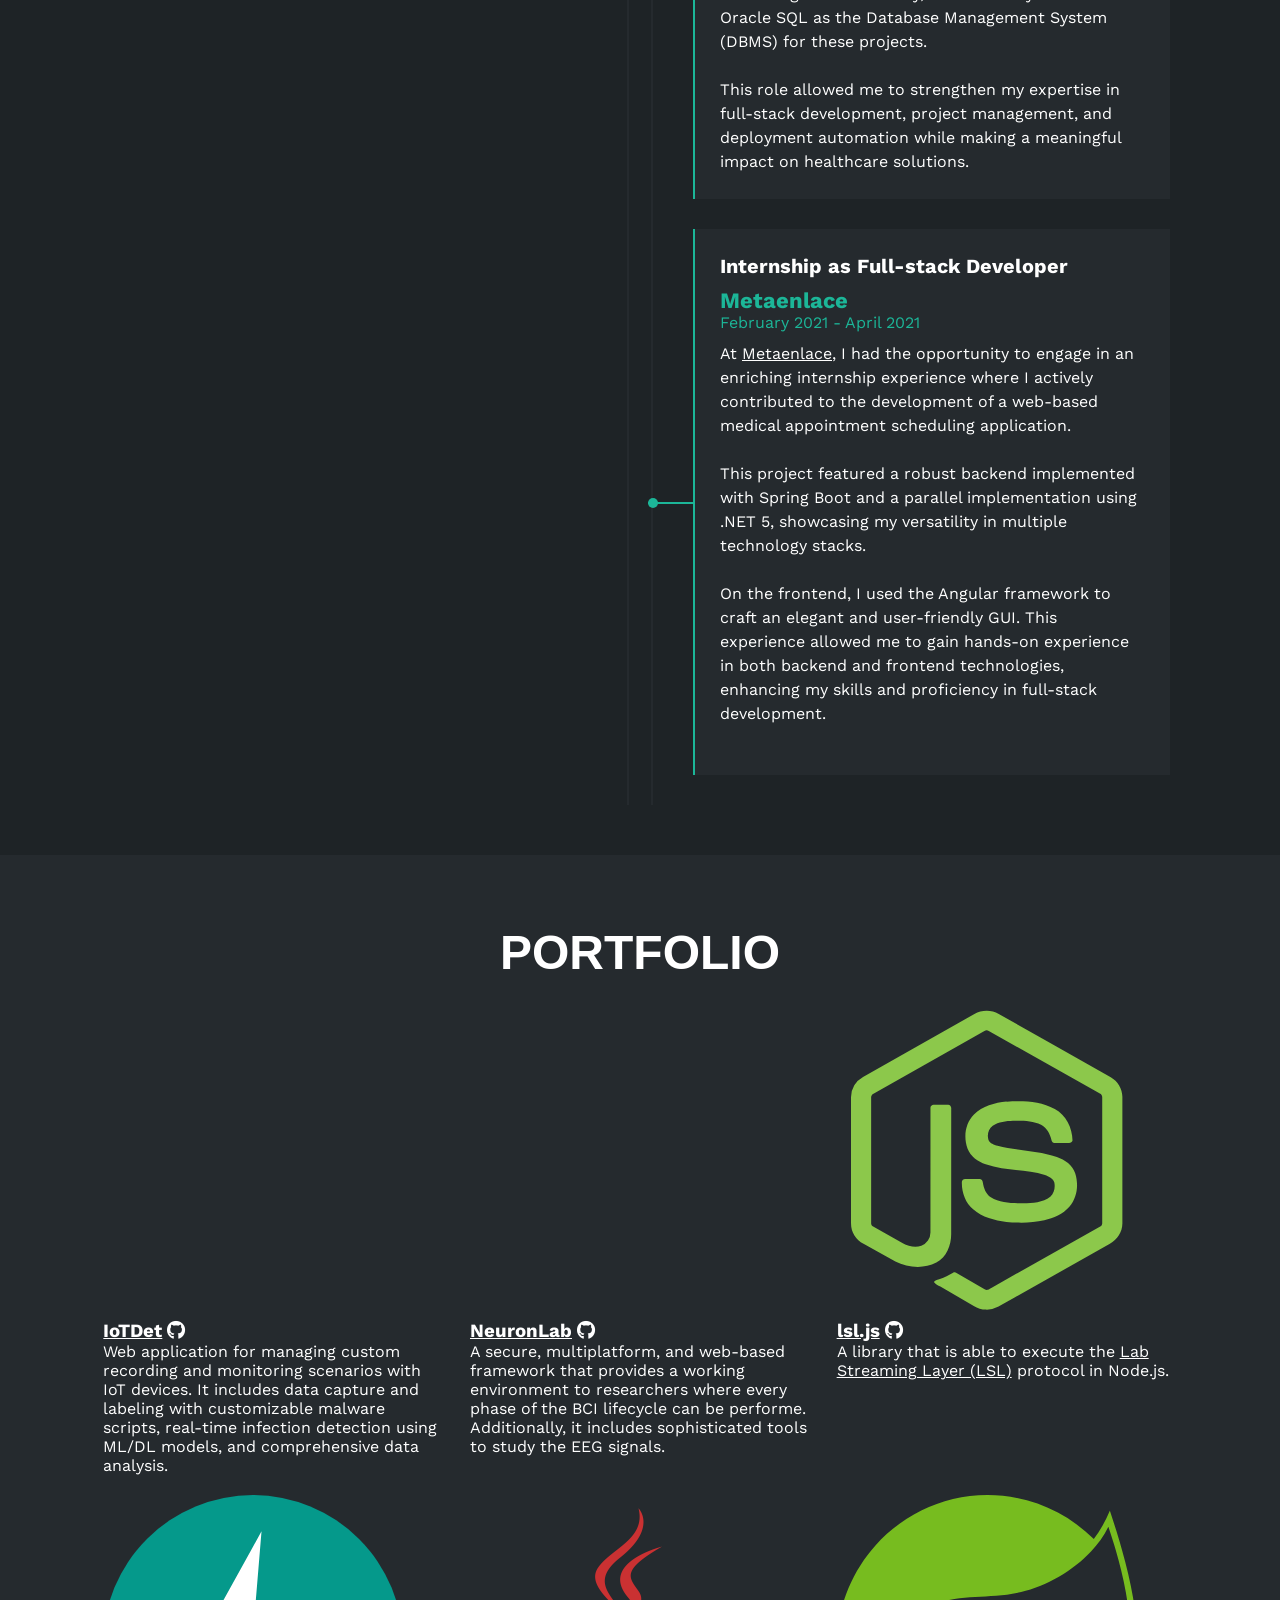
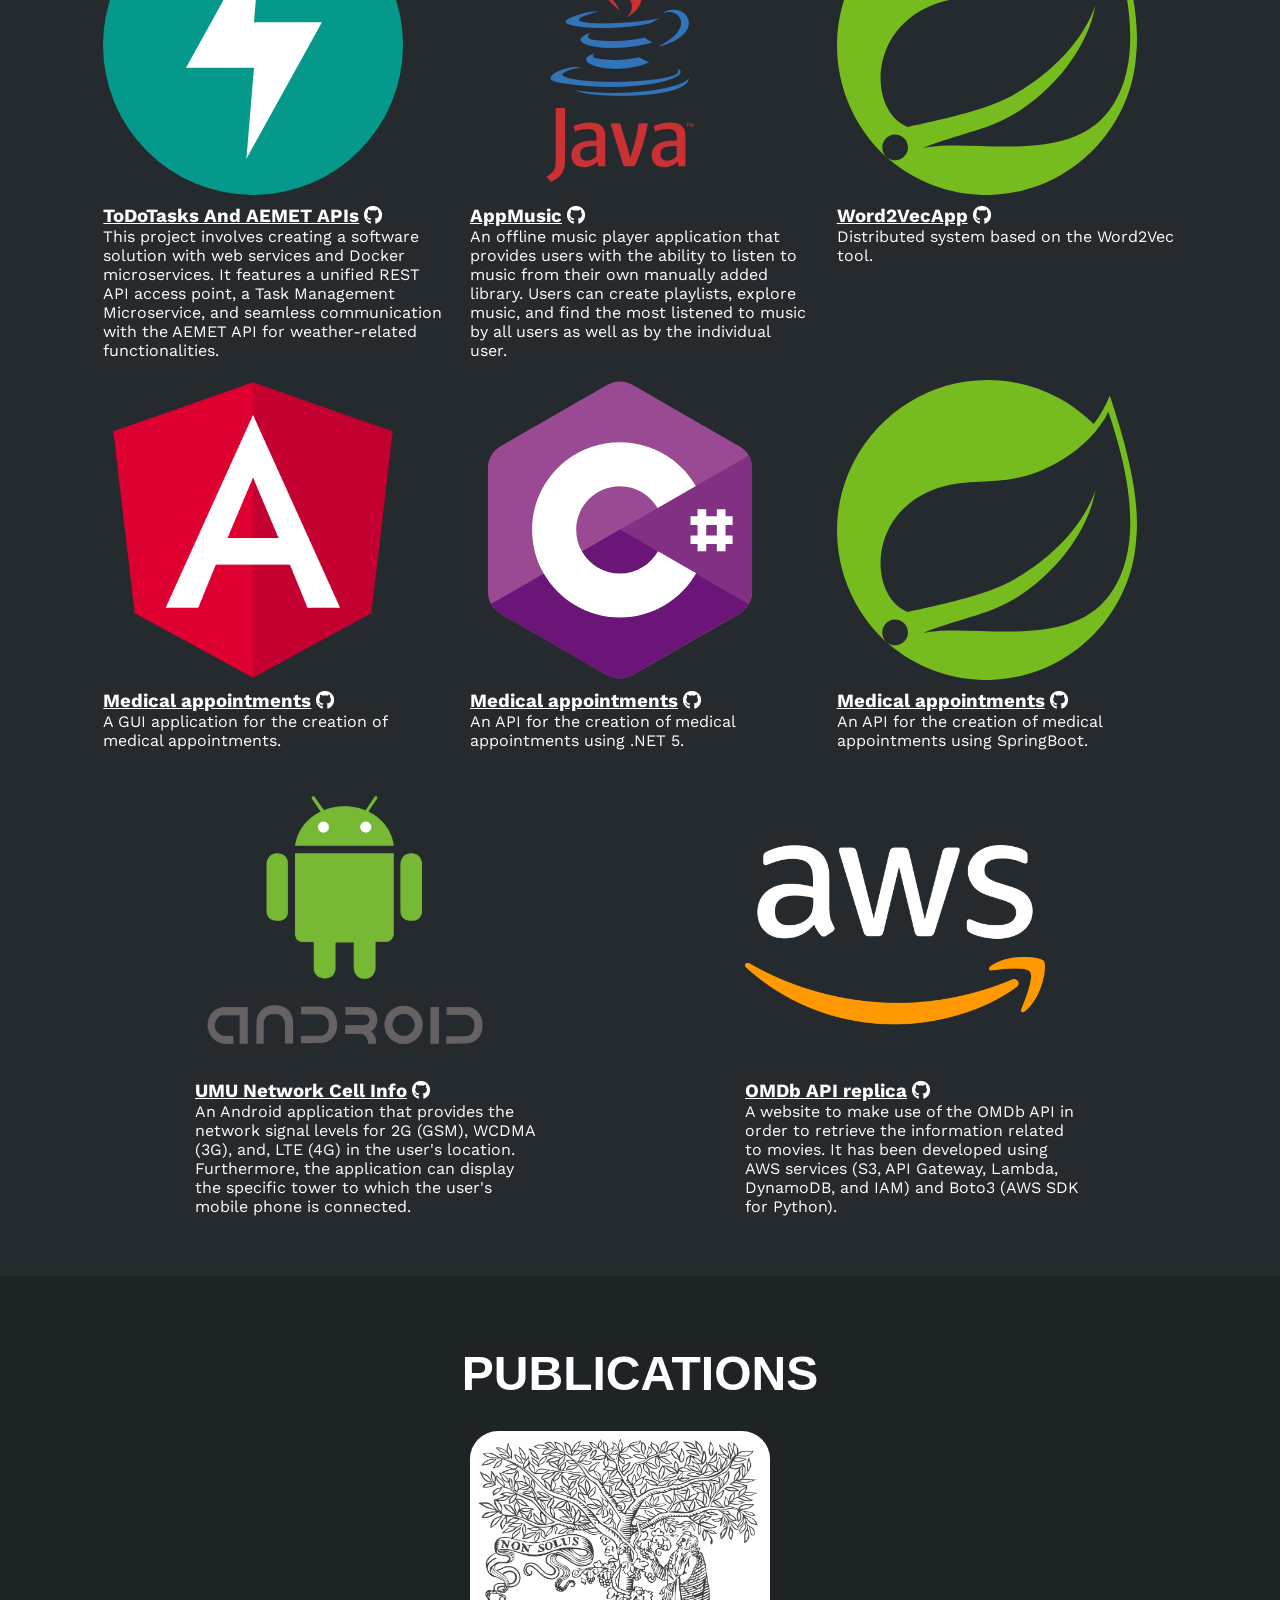
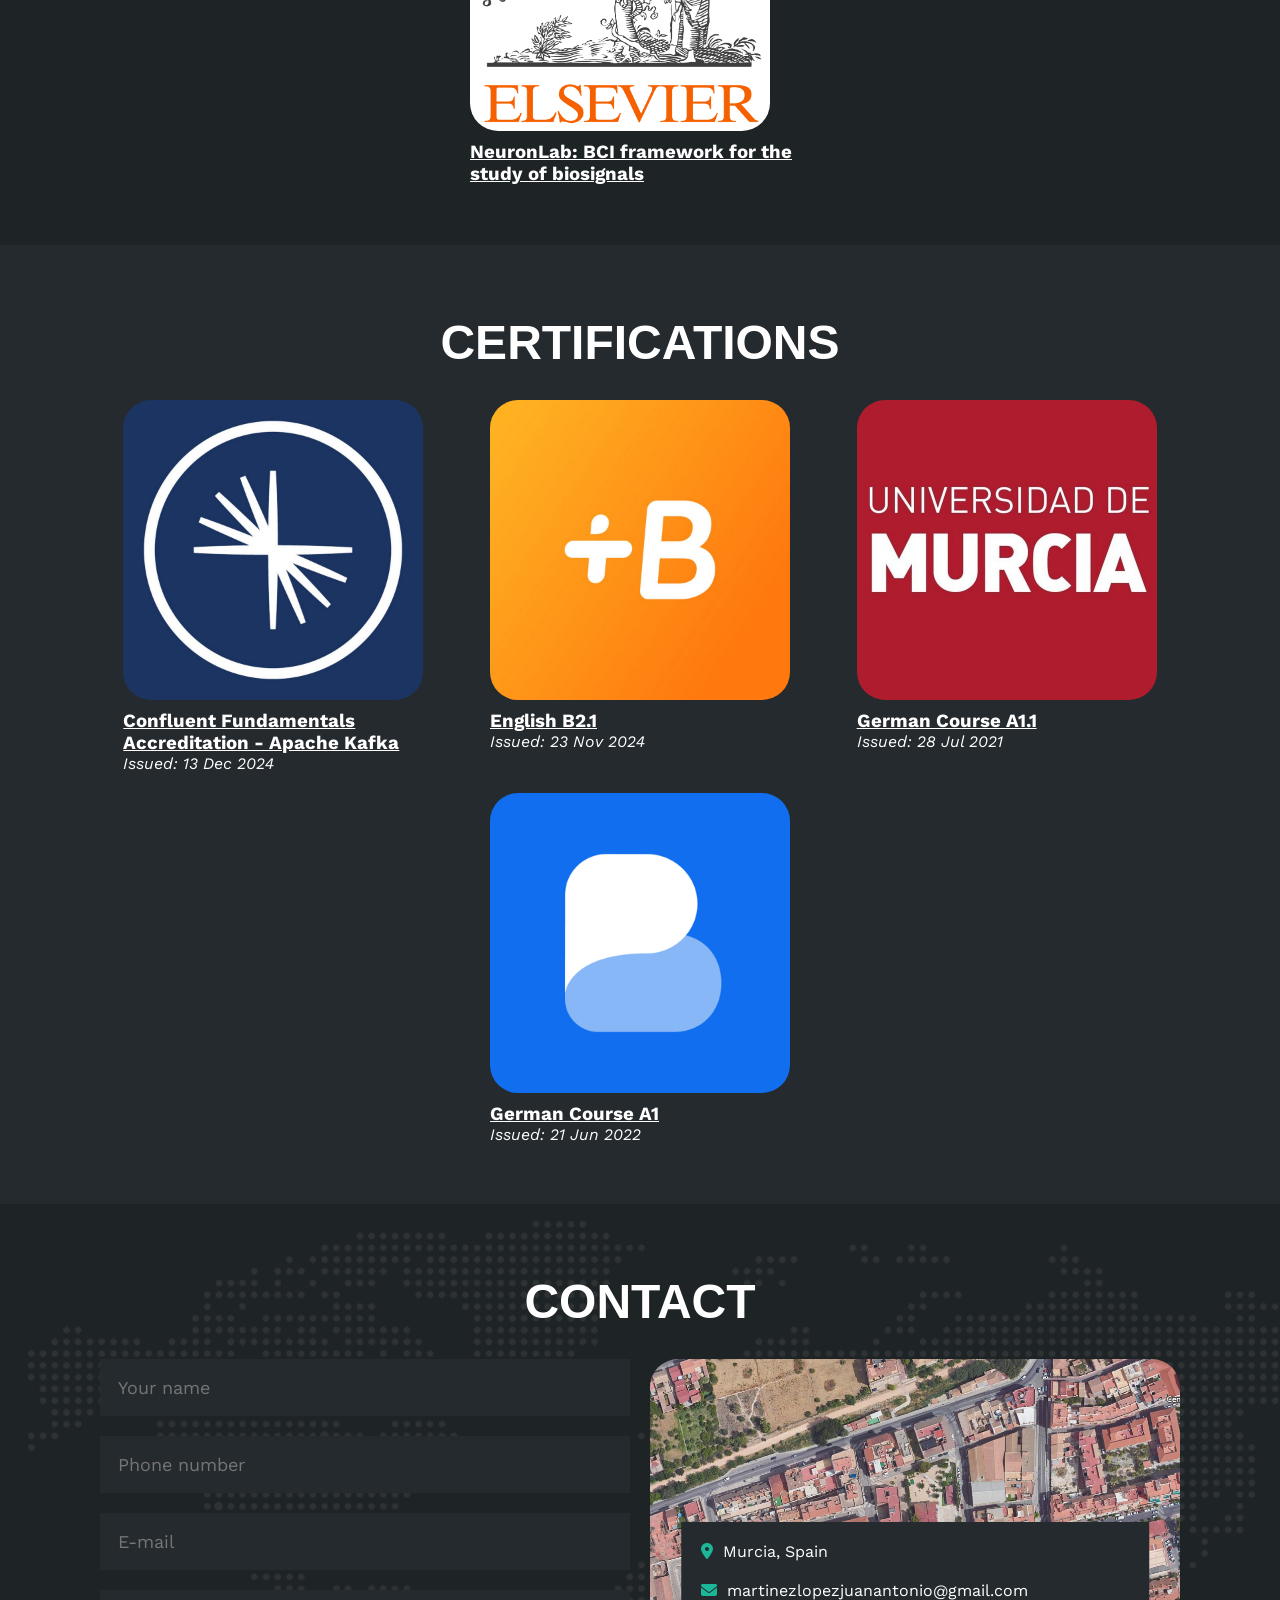
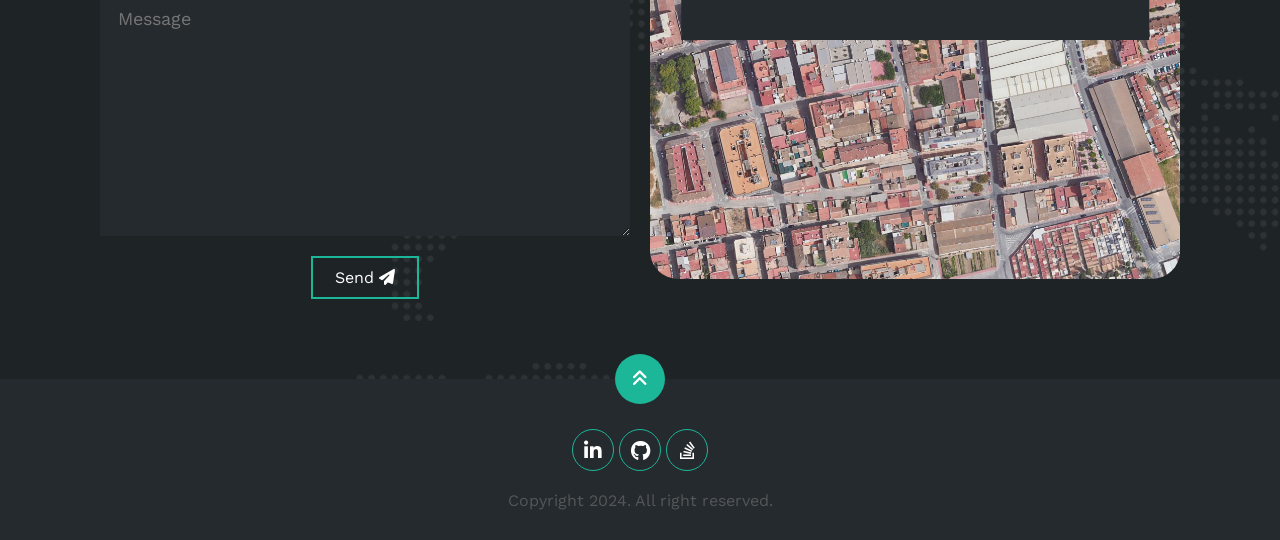
==== commit 50109e21: "refactored" ====
--- a/index.html
+++ b/index.html
@@ -3,7 +3,7 @@
 <head>
     <meta charset="UTF-8">
     <meta name="viewport" content="width=device-width, initial-scale=1.0">
-    <title>Language Redirect</title>
+    <title>Portfolio</title>
     <script>
         // Detect the user's preferred language
         const userLang = navigator.language || navigator.userLanguage; // e.g., "en-US", "es-ES"
@@ -24,6 +24,6 @@
     </script>
 </head>
 <body>
-    <p>Redirecting to your language...</p>
+
 </body>
 </html>
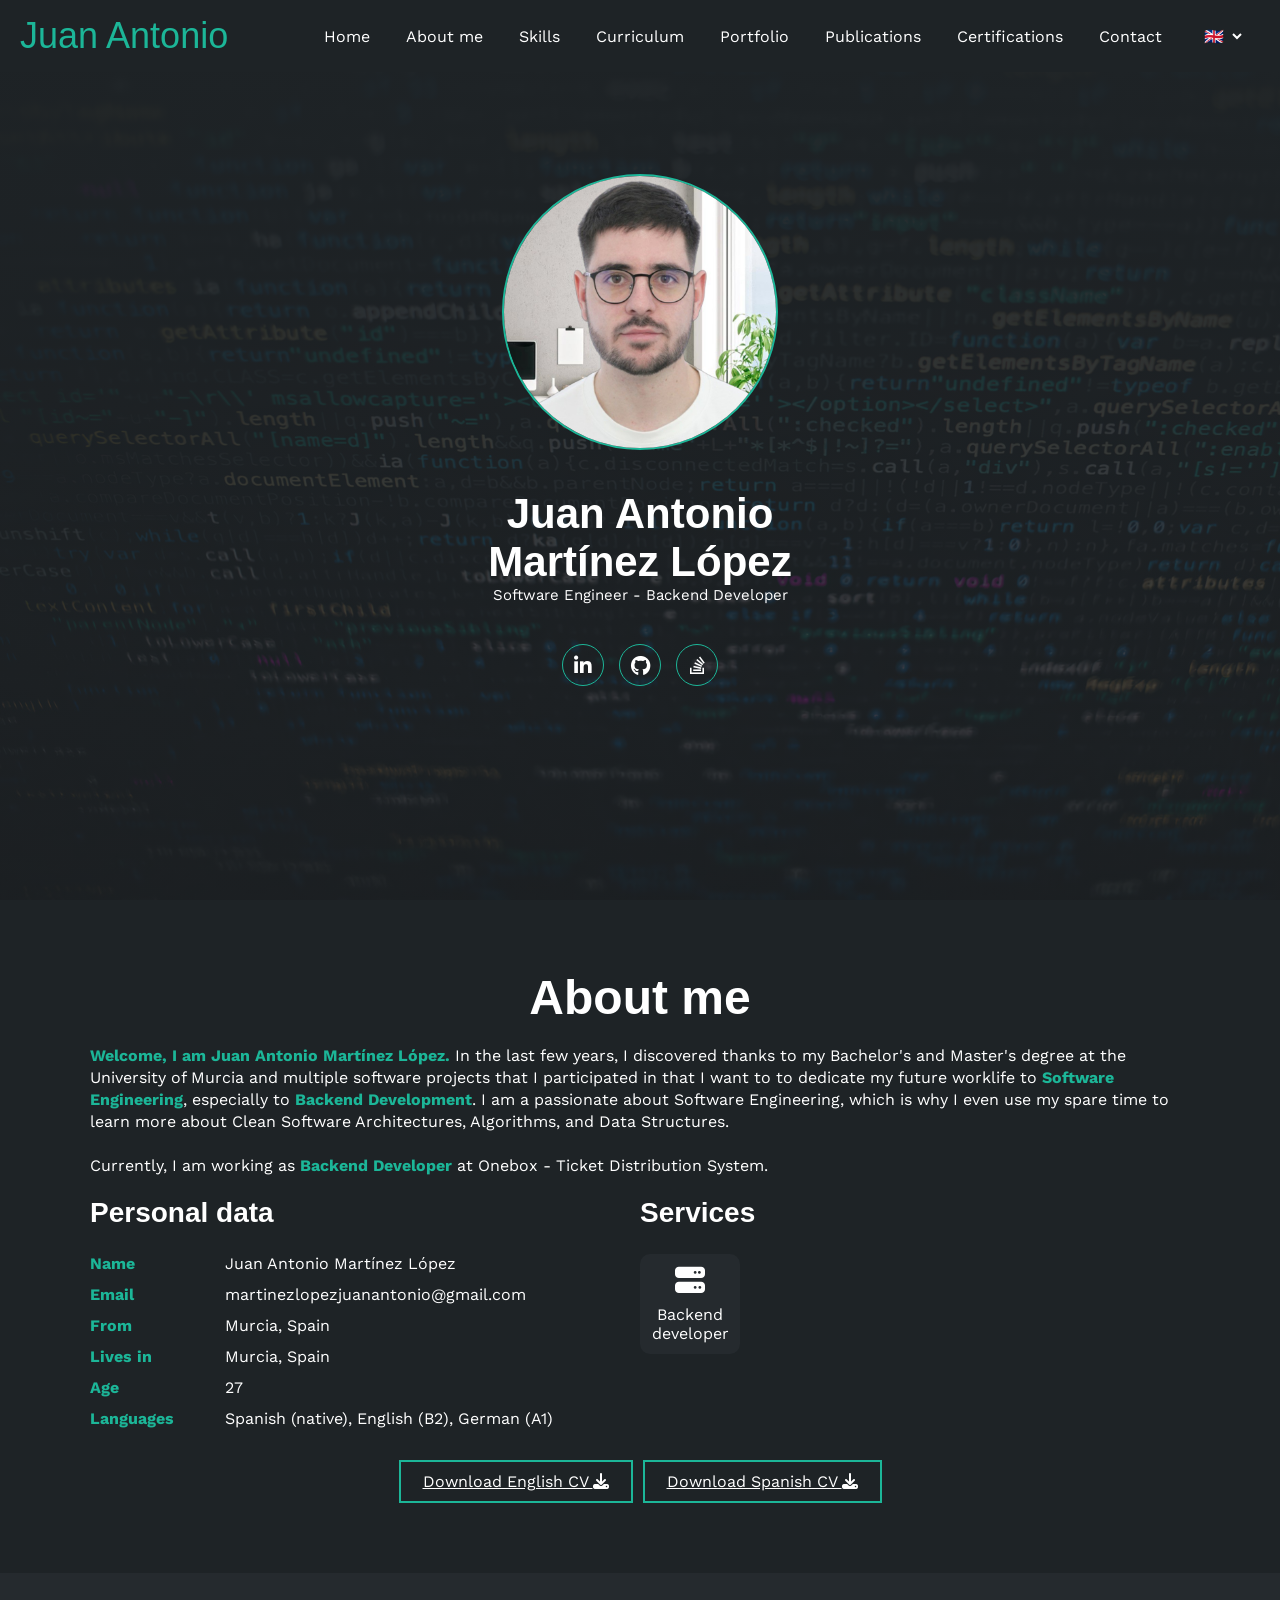
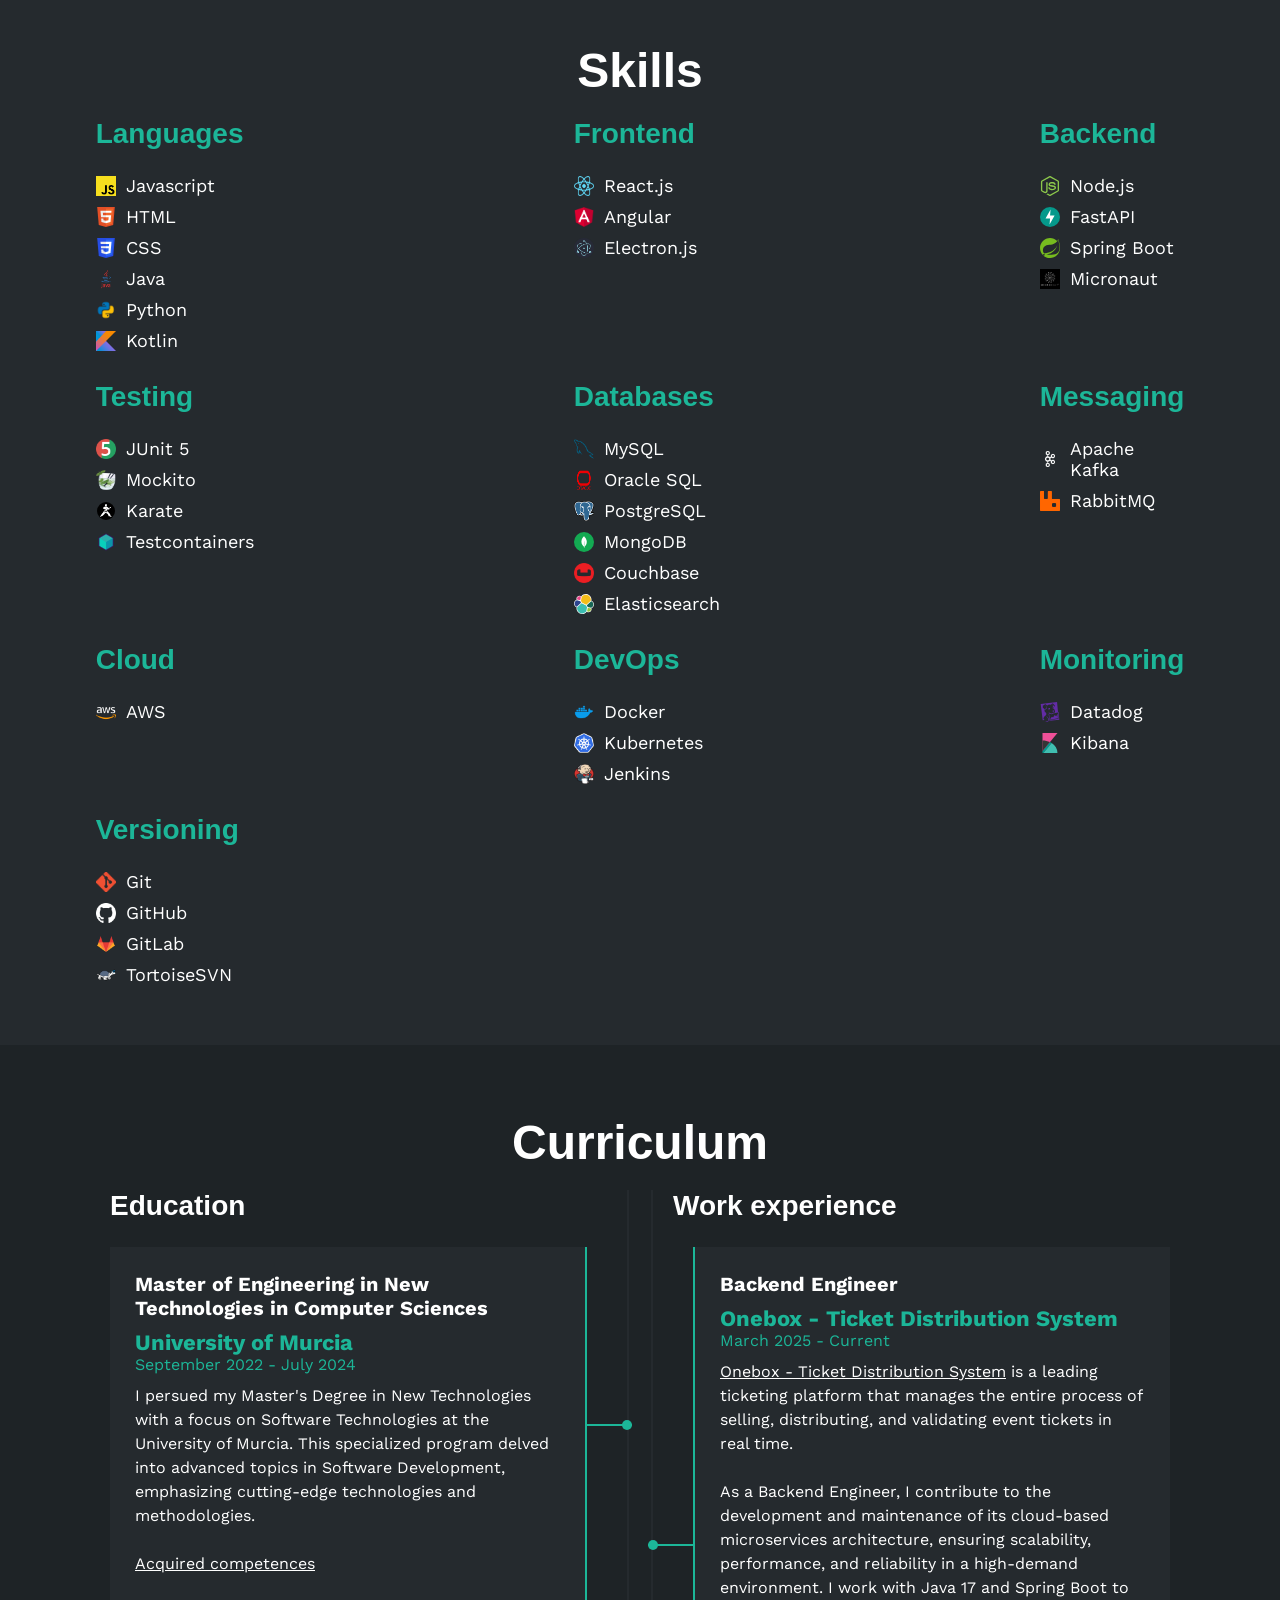
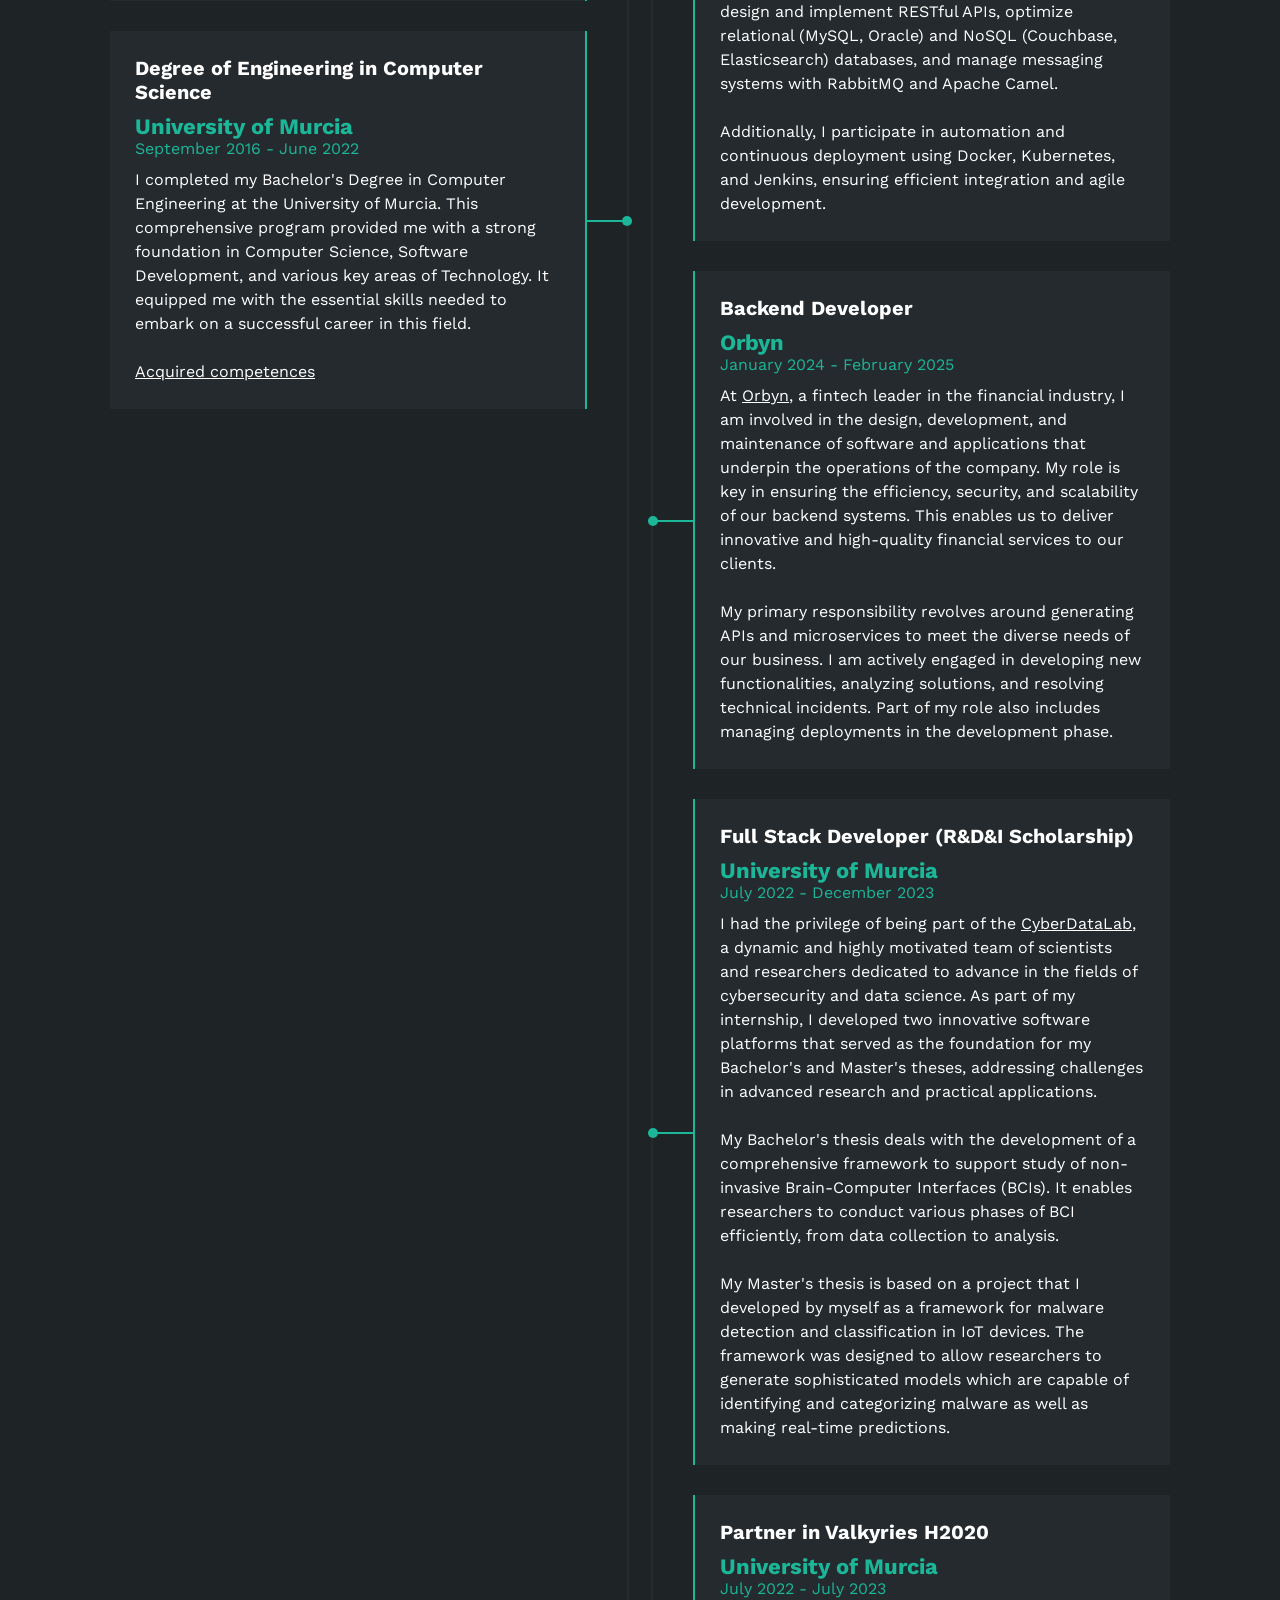
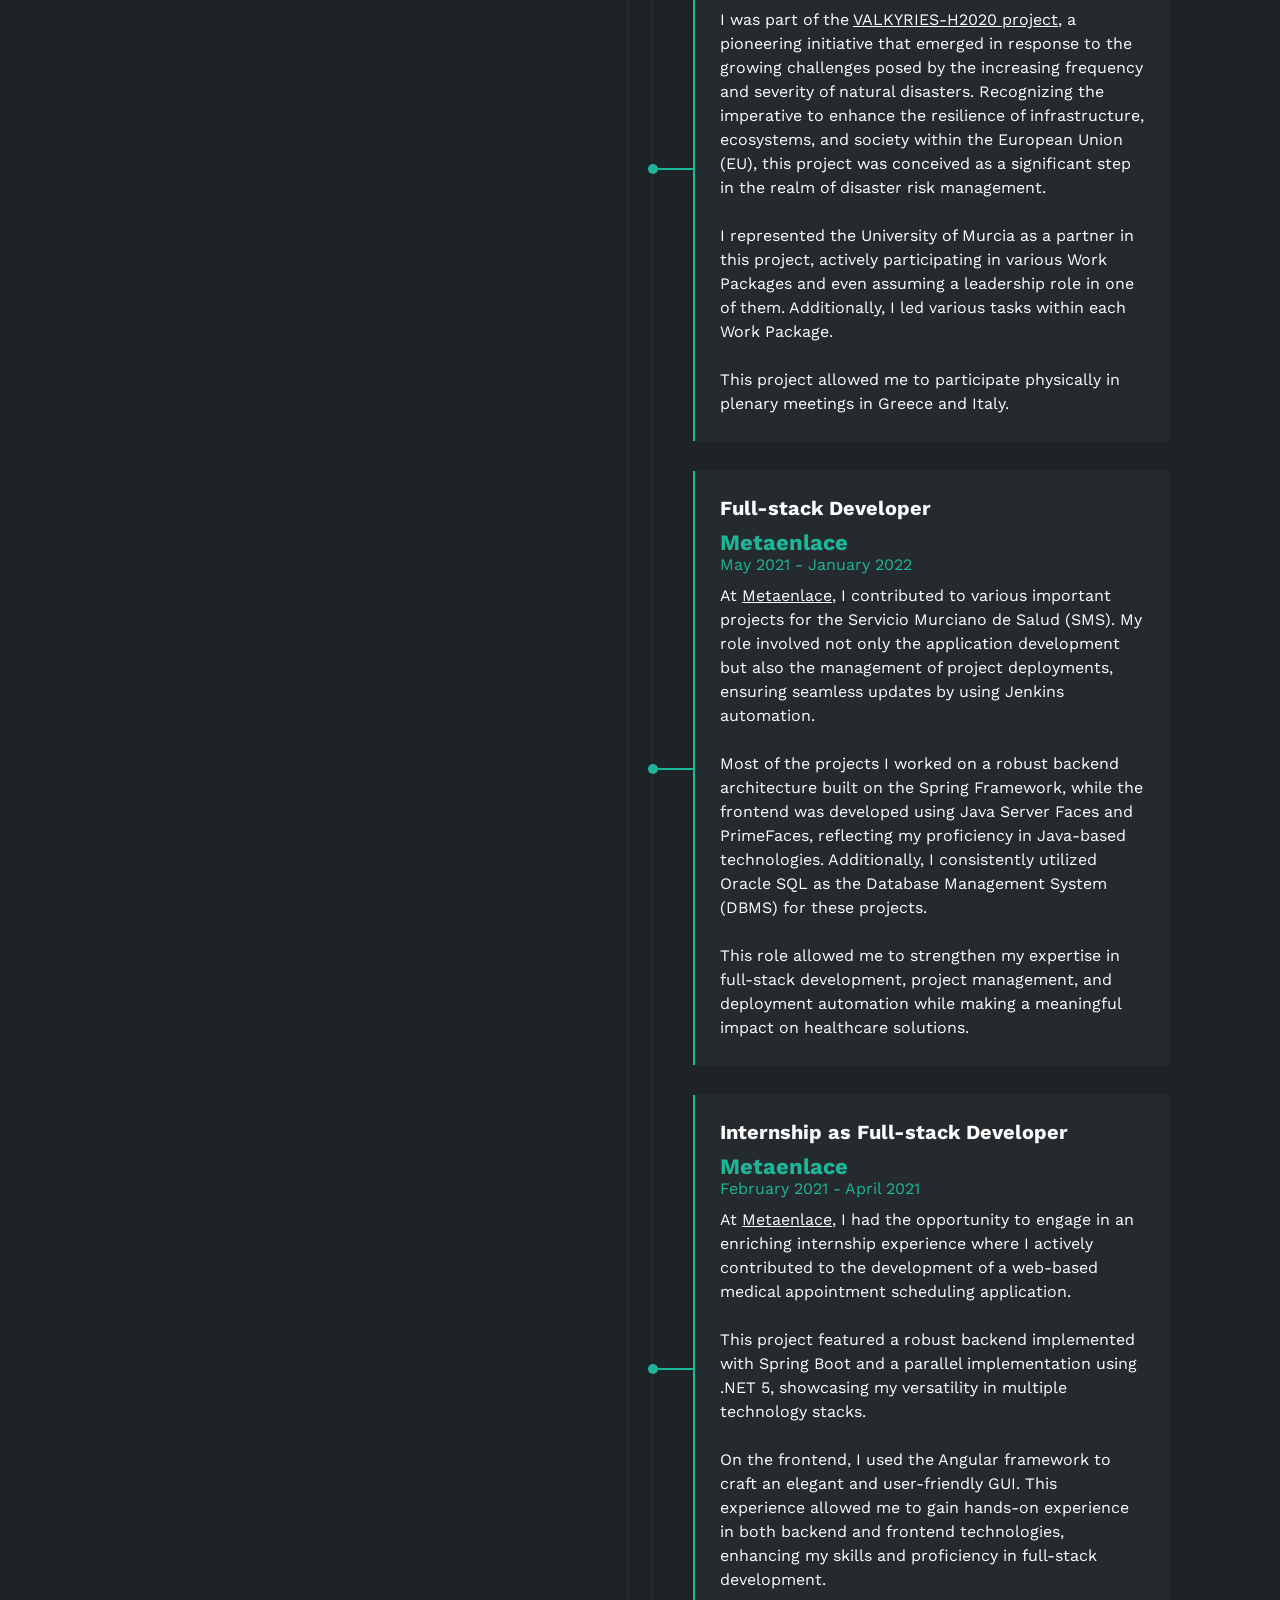
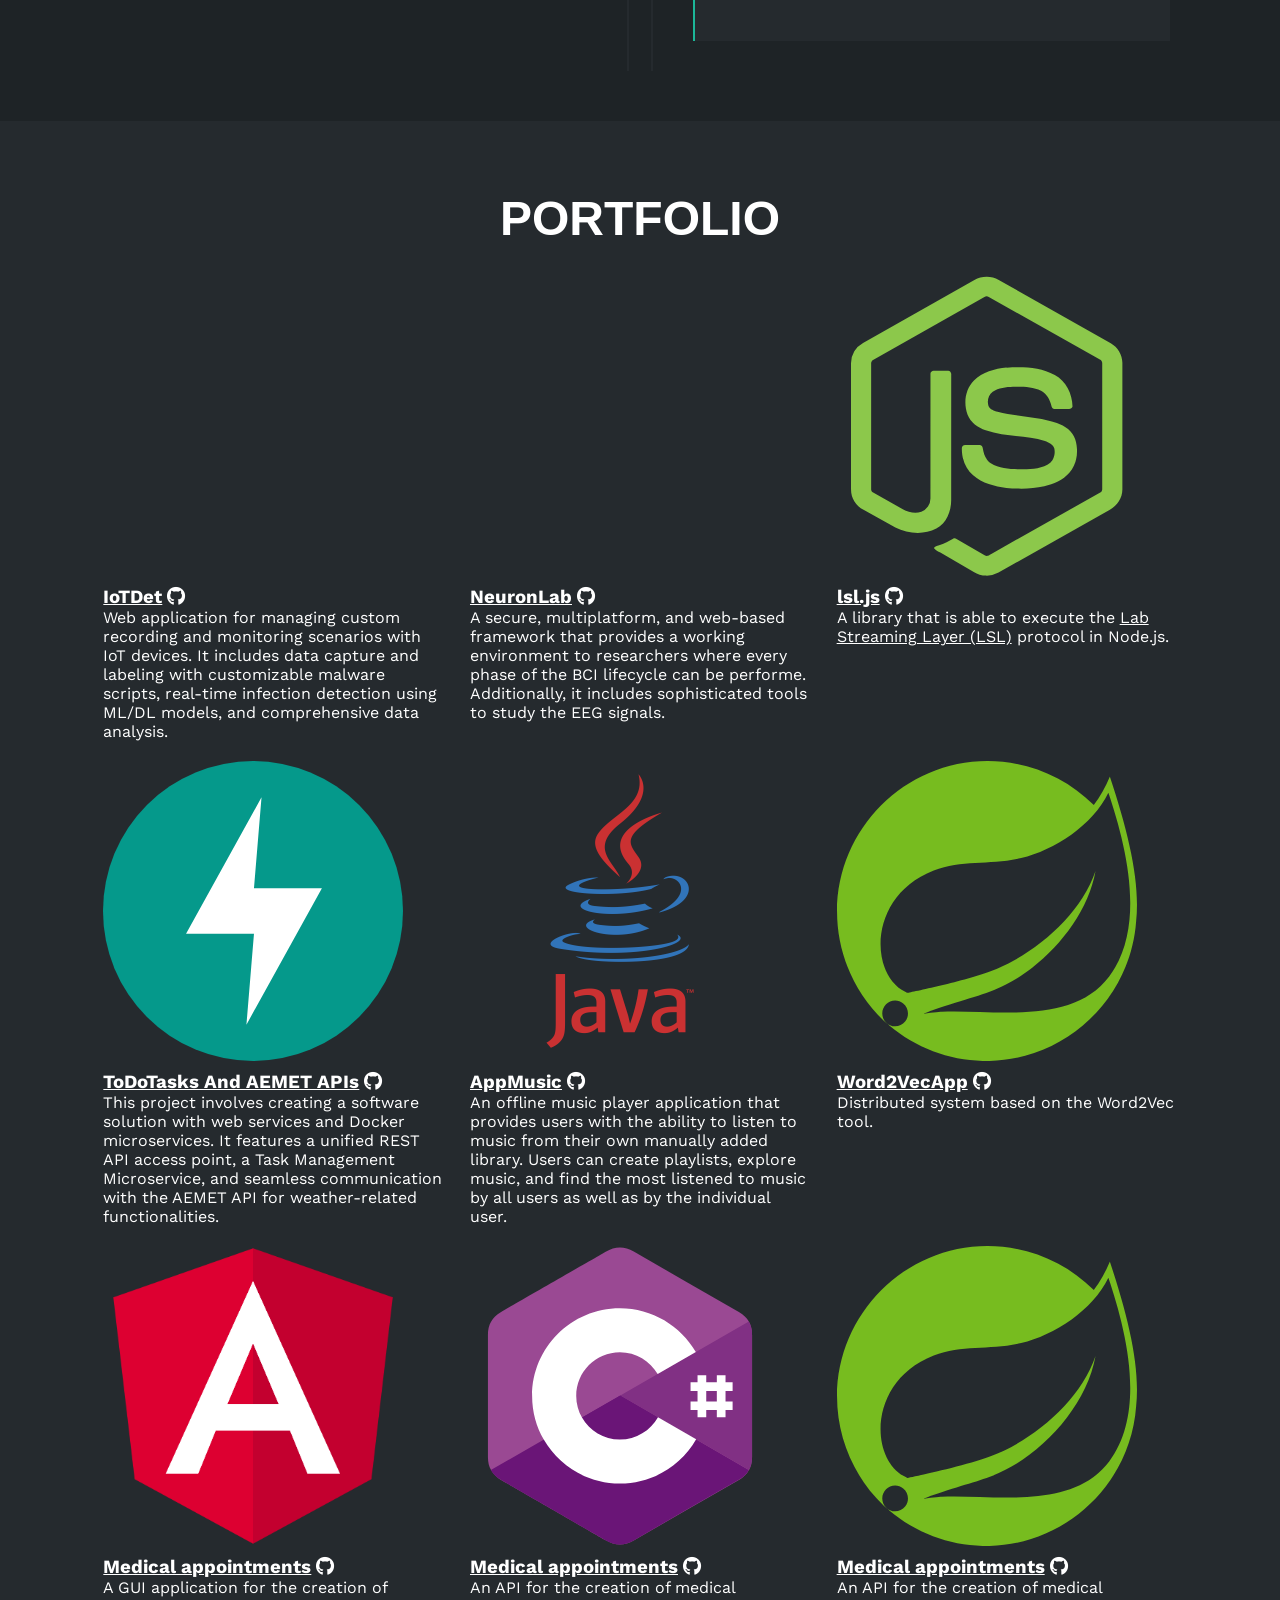
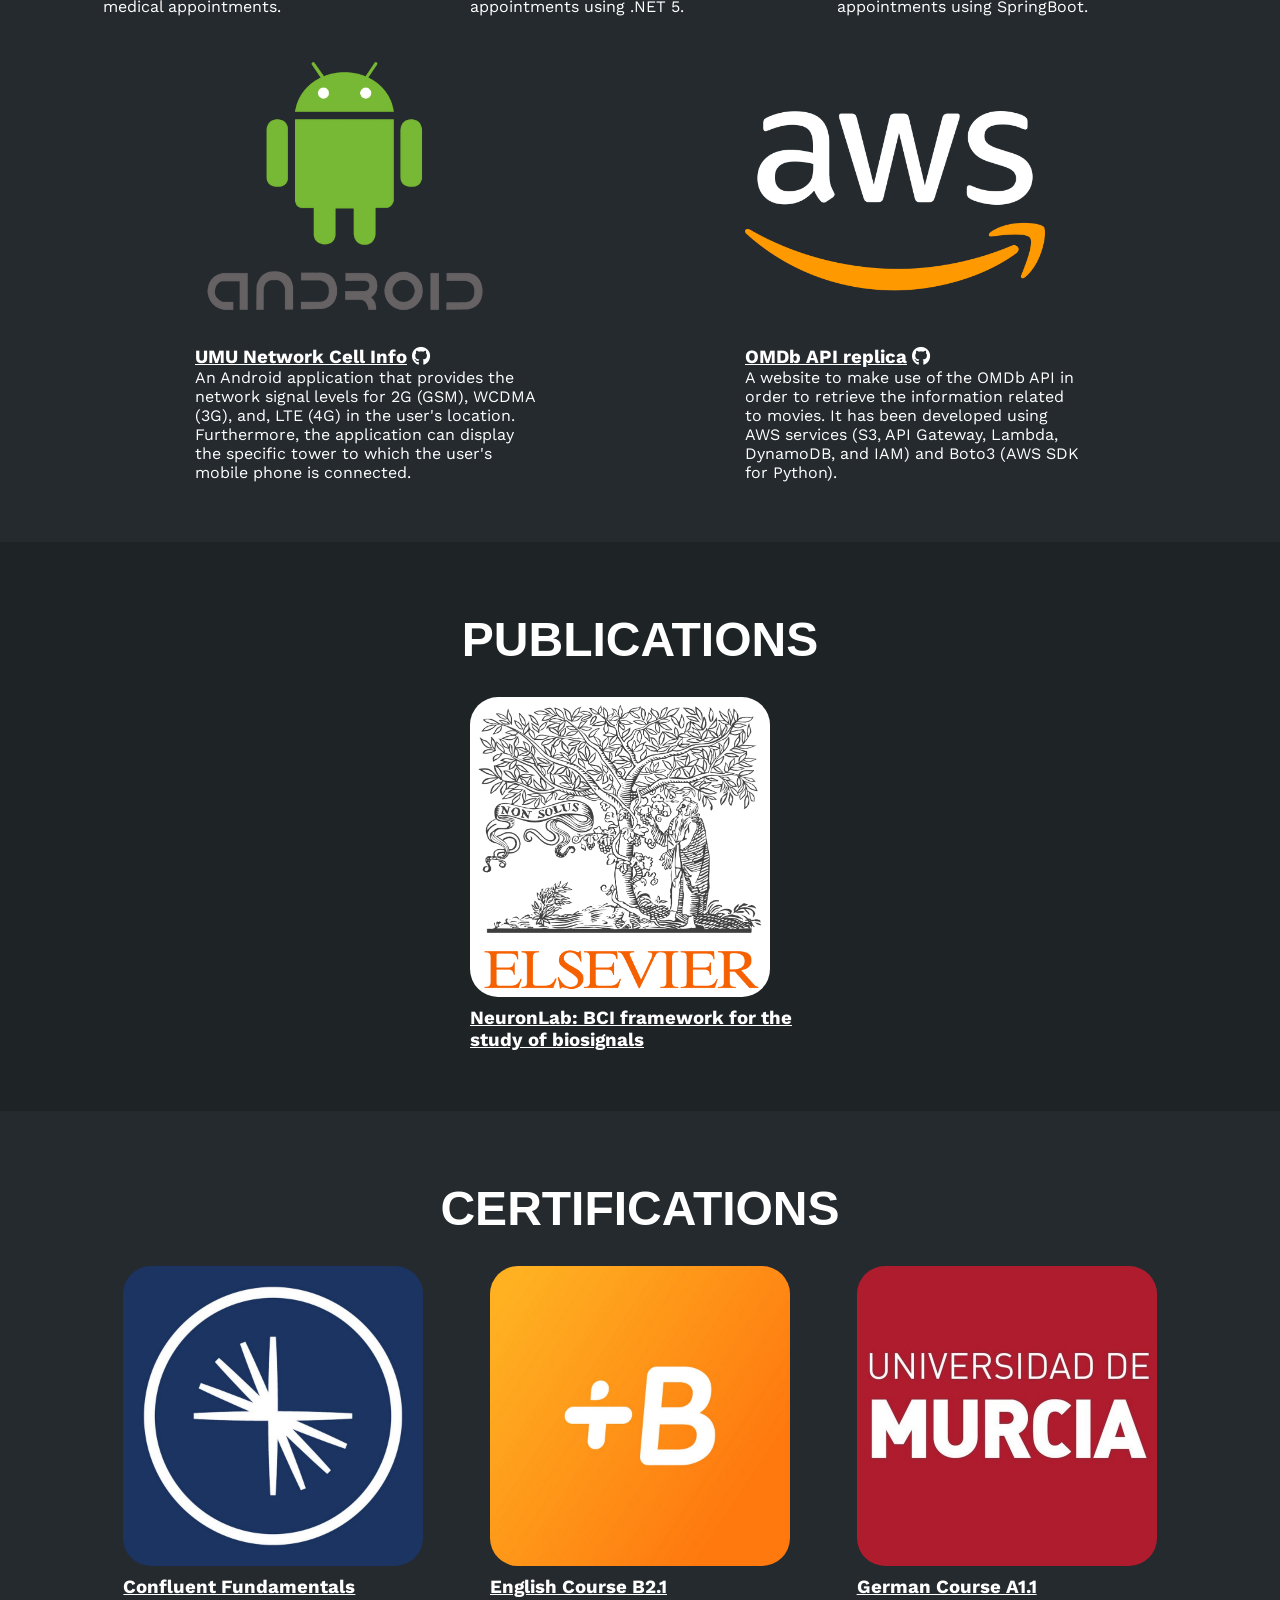
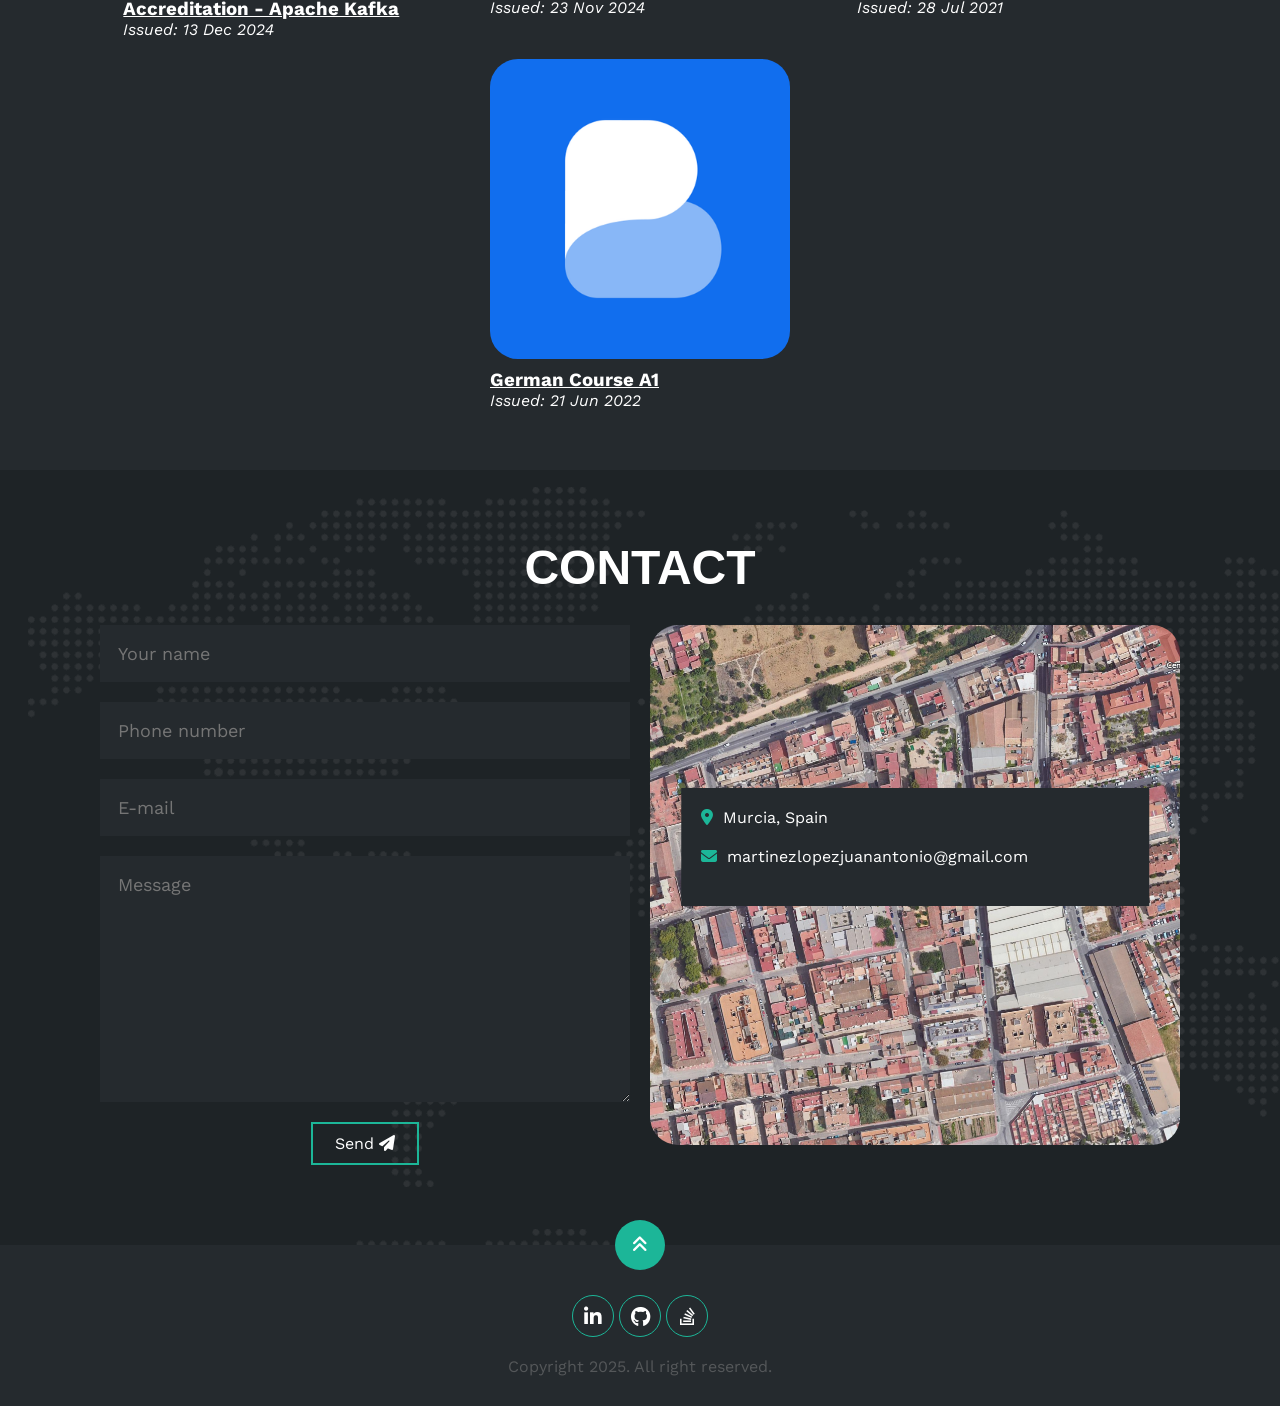
==== commit f8c7e69c: "added cosas nuevas" ====
--- a/index.html
+++ b/index.html
@@ -16,10 +16,10 @@
 
         // Redirect to the corresponding folder or a default language
         if (supportedLanguages.includes(languageCode)) {
-            window.location.href = `/${languageCode}`;
+            window.location.href = `/portfolio/${languageCode}`;
         } else {
             // Default to English if the language is unsupported
-            window.location.href = '/en';
+            window.location.href = '/portfolio/en';
         }
     </script>
 </head>
